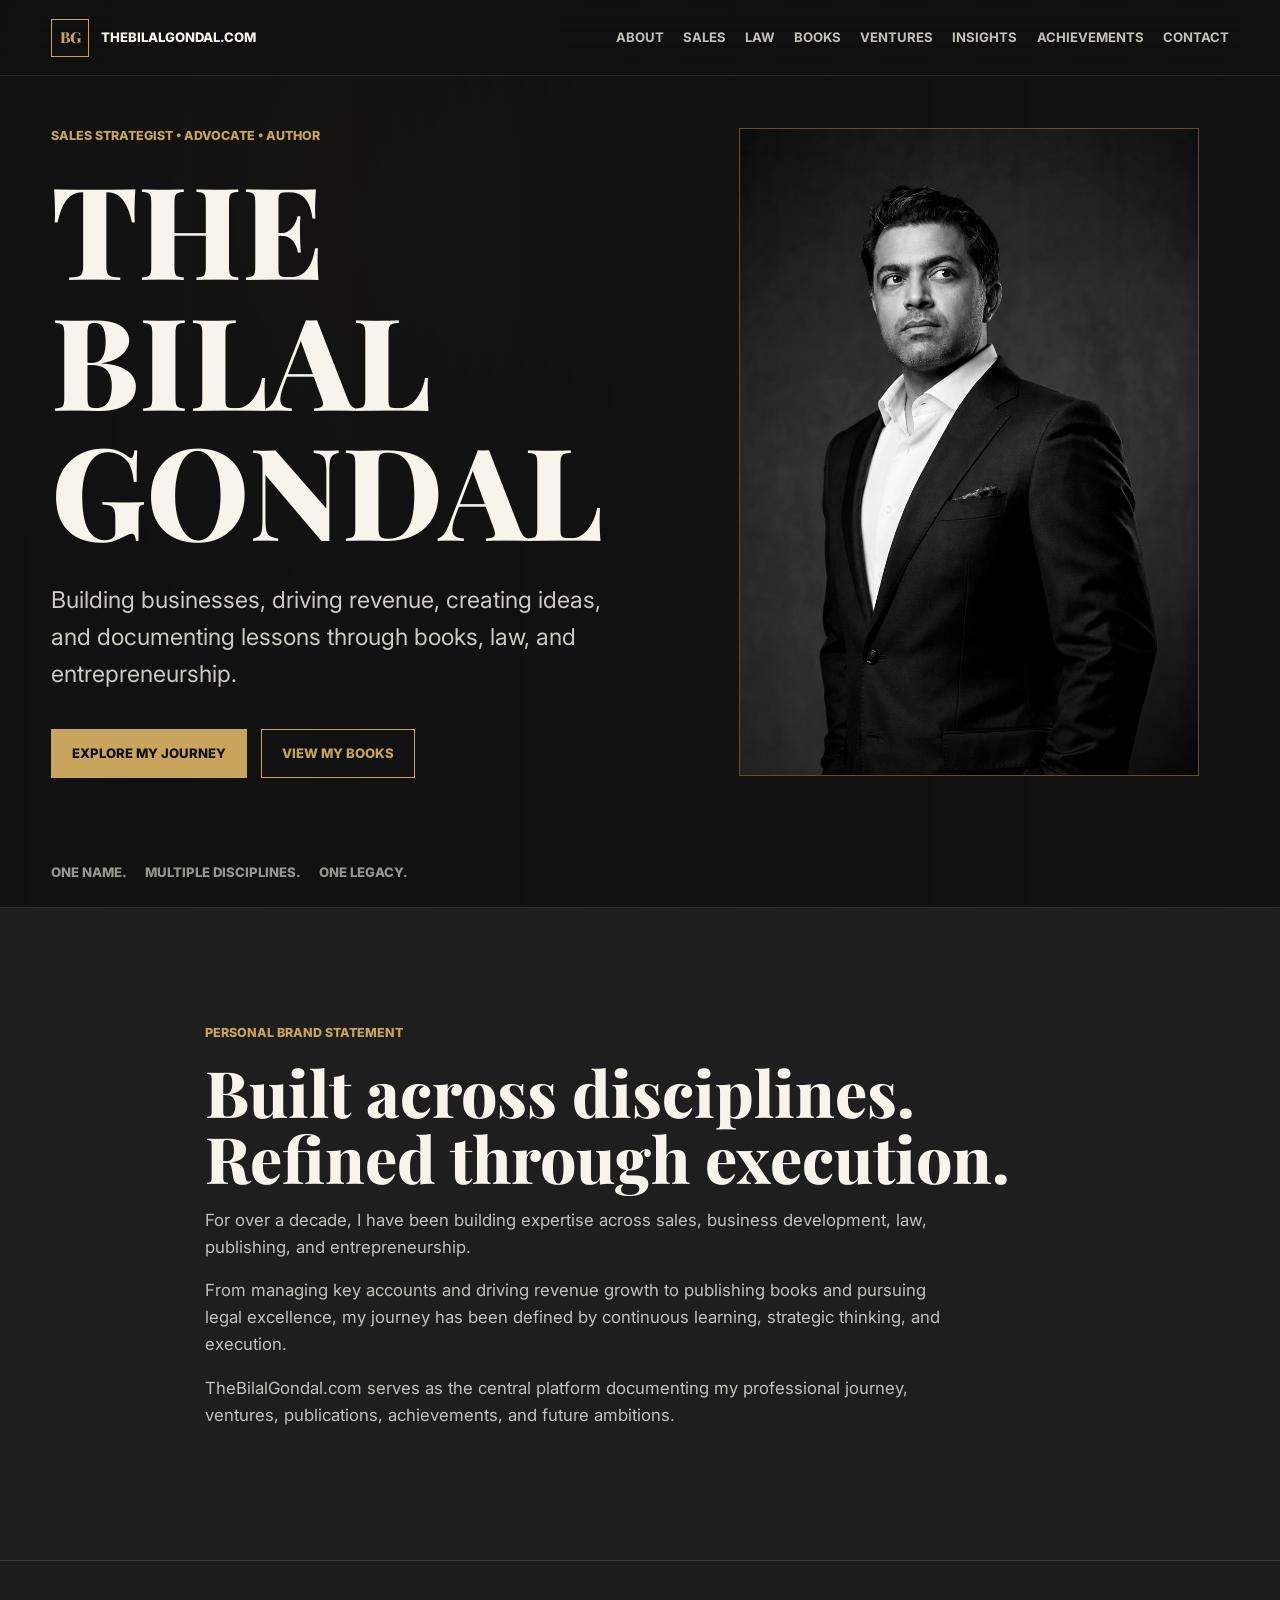
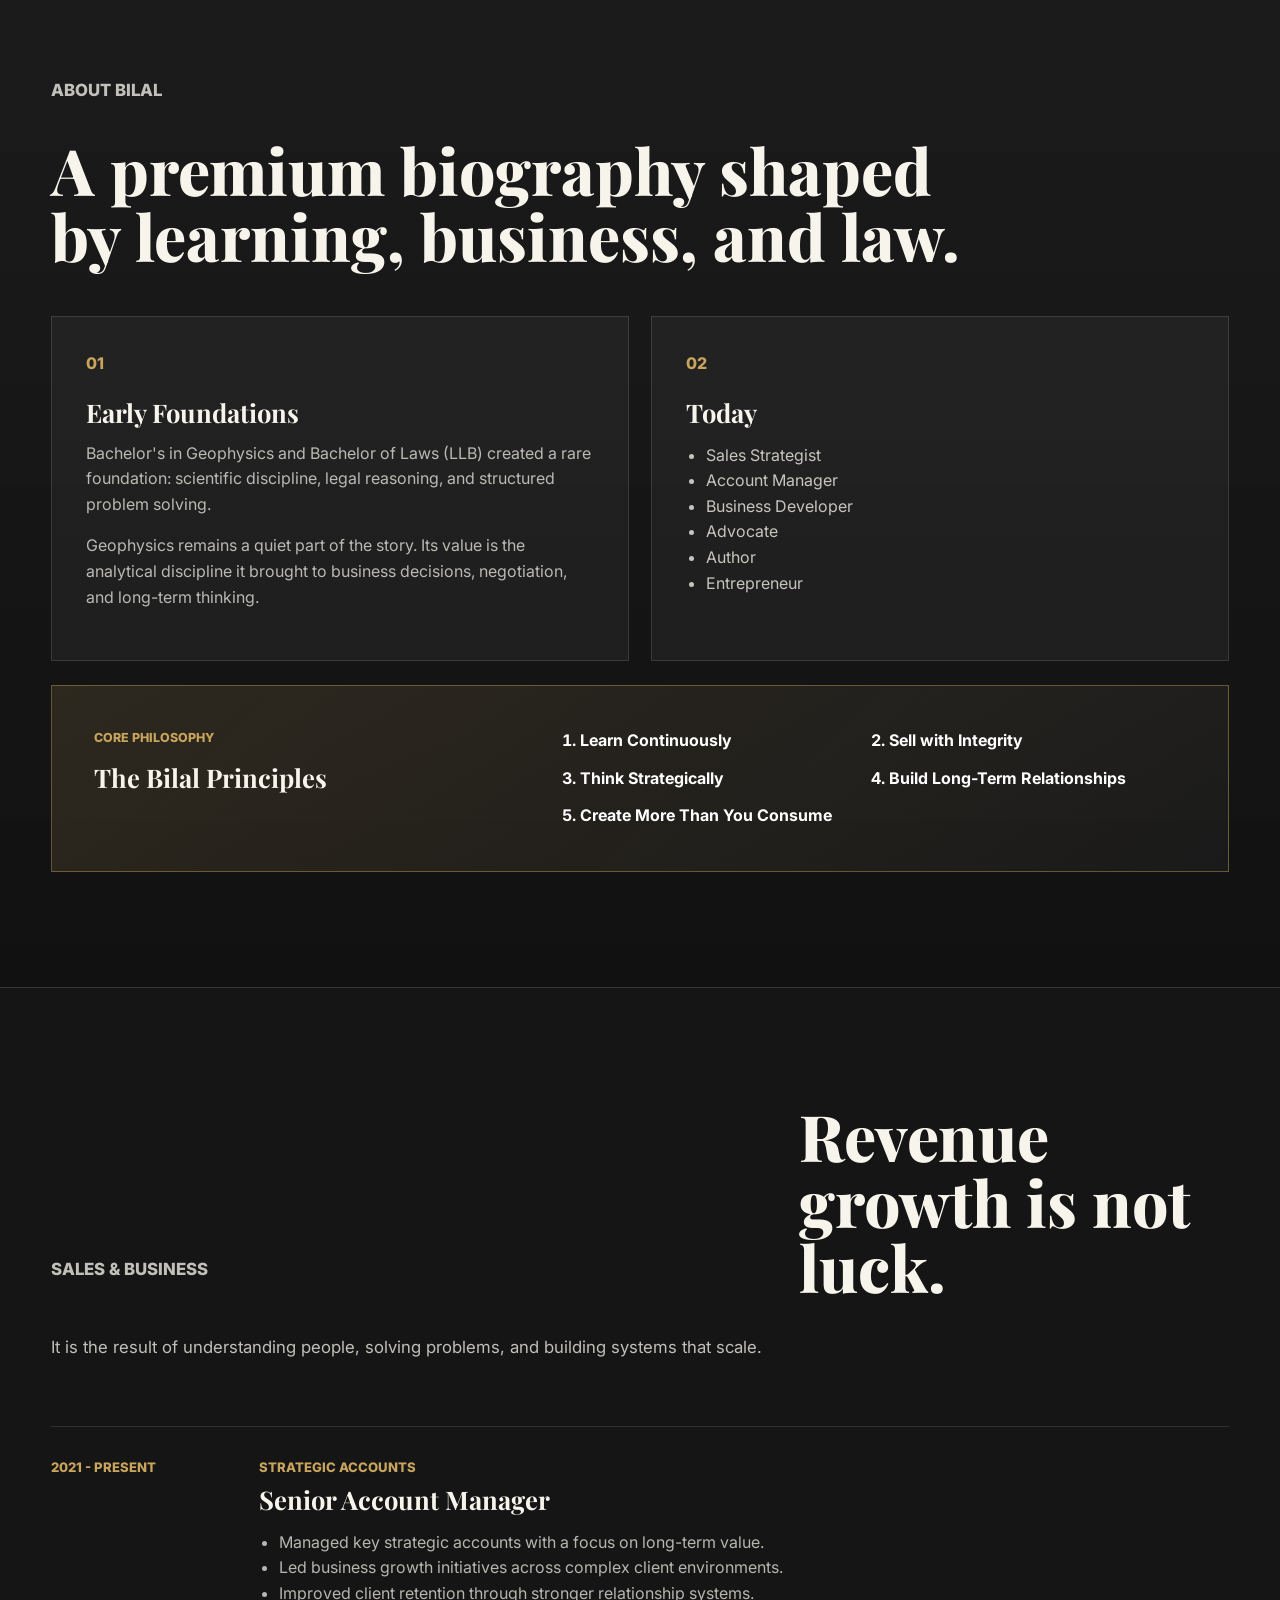
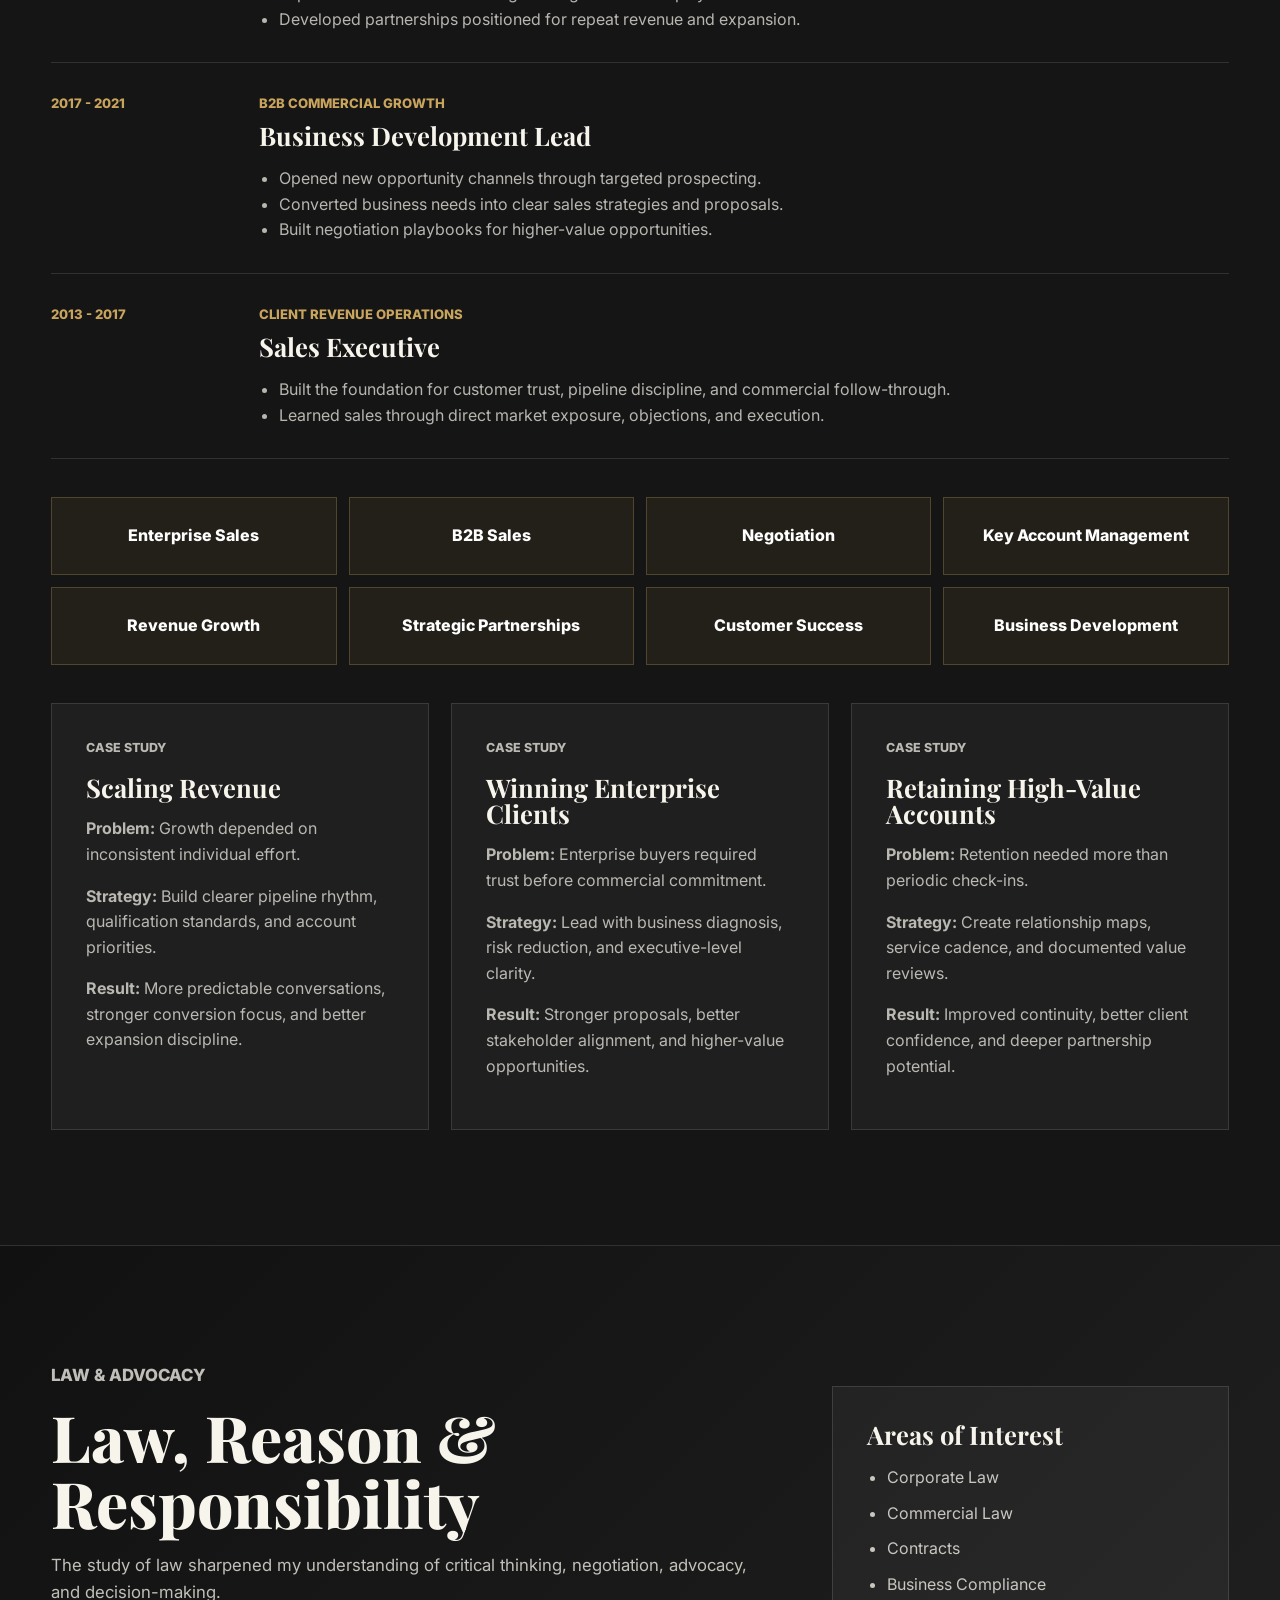
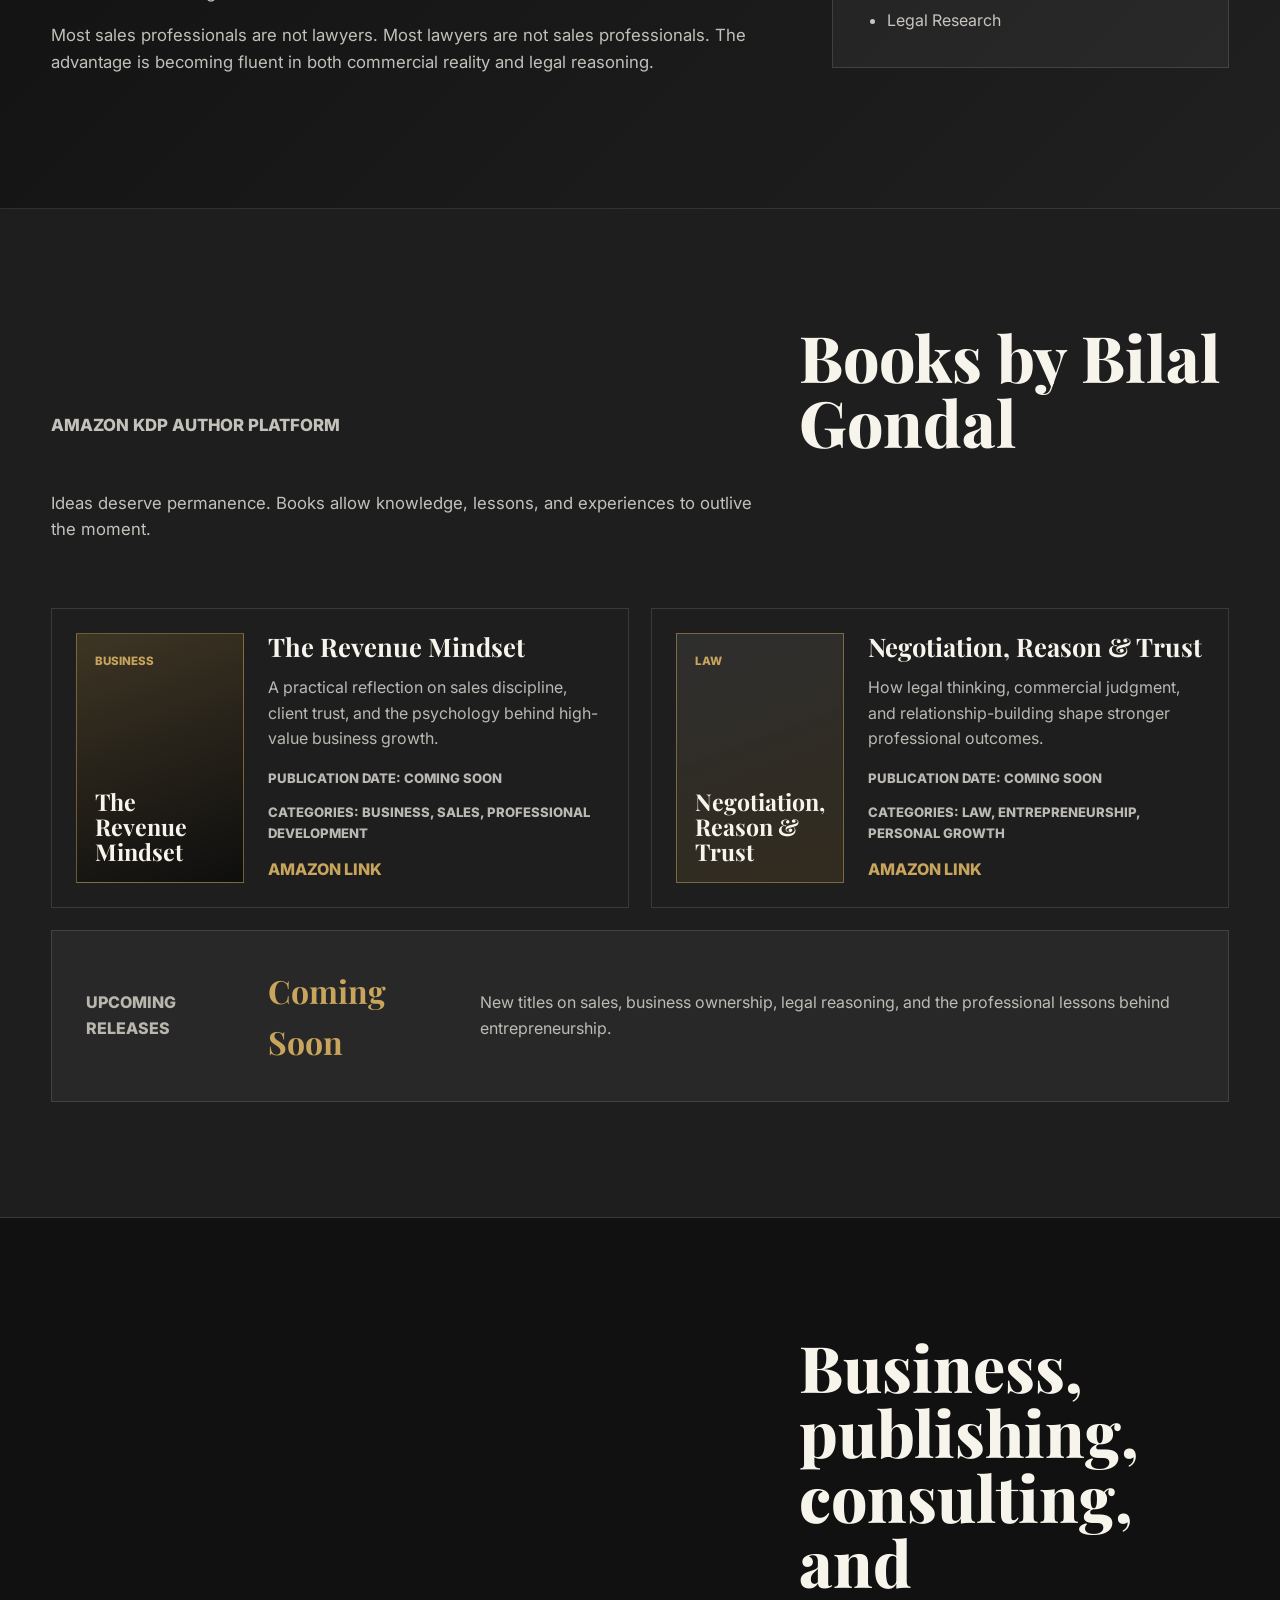
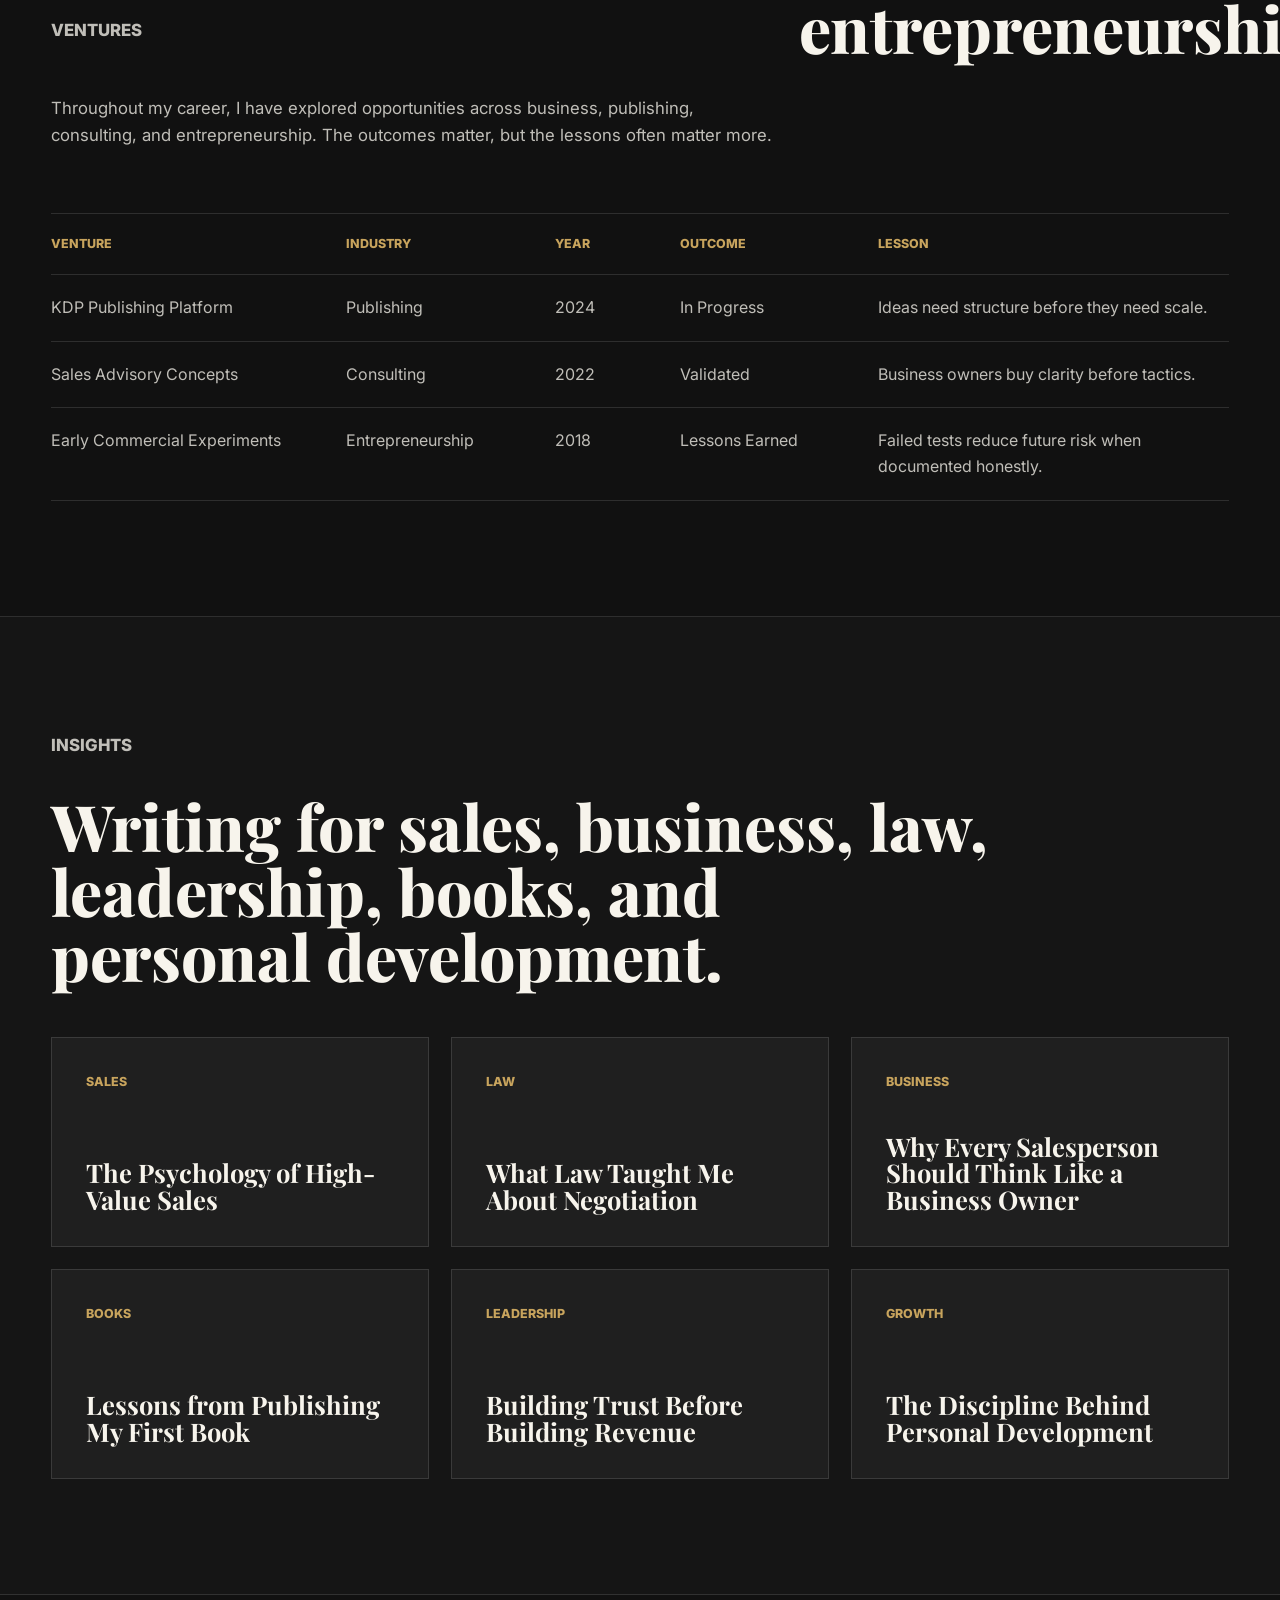
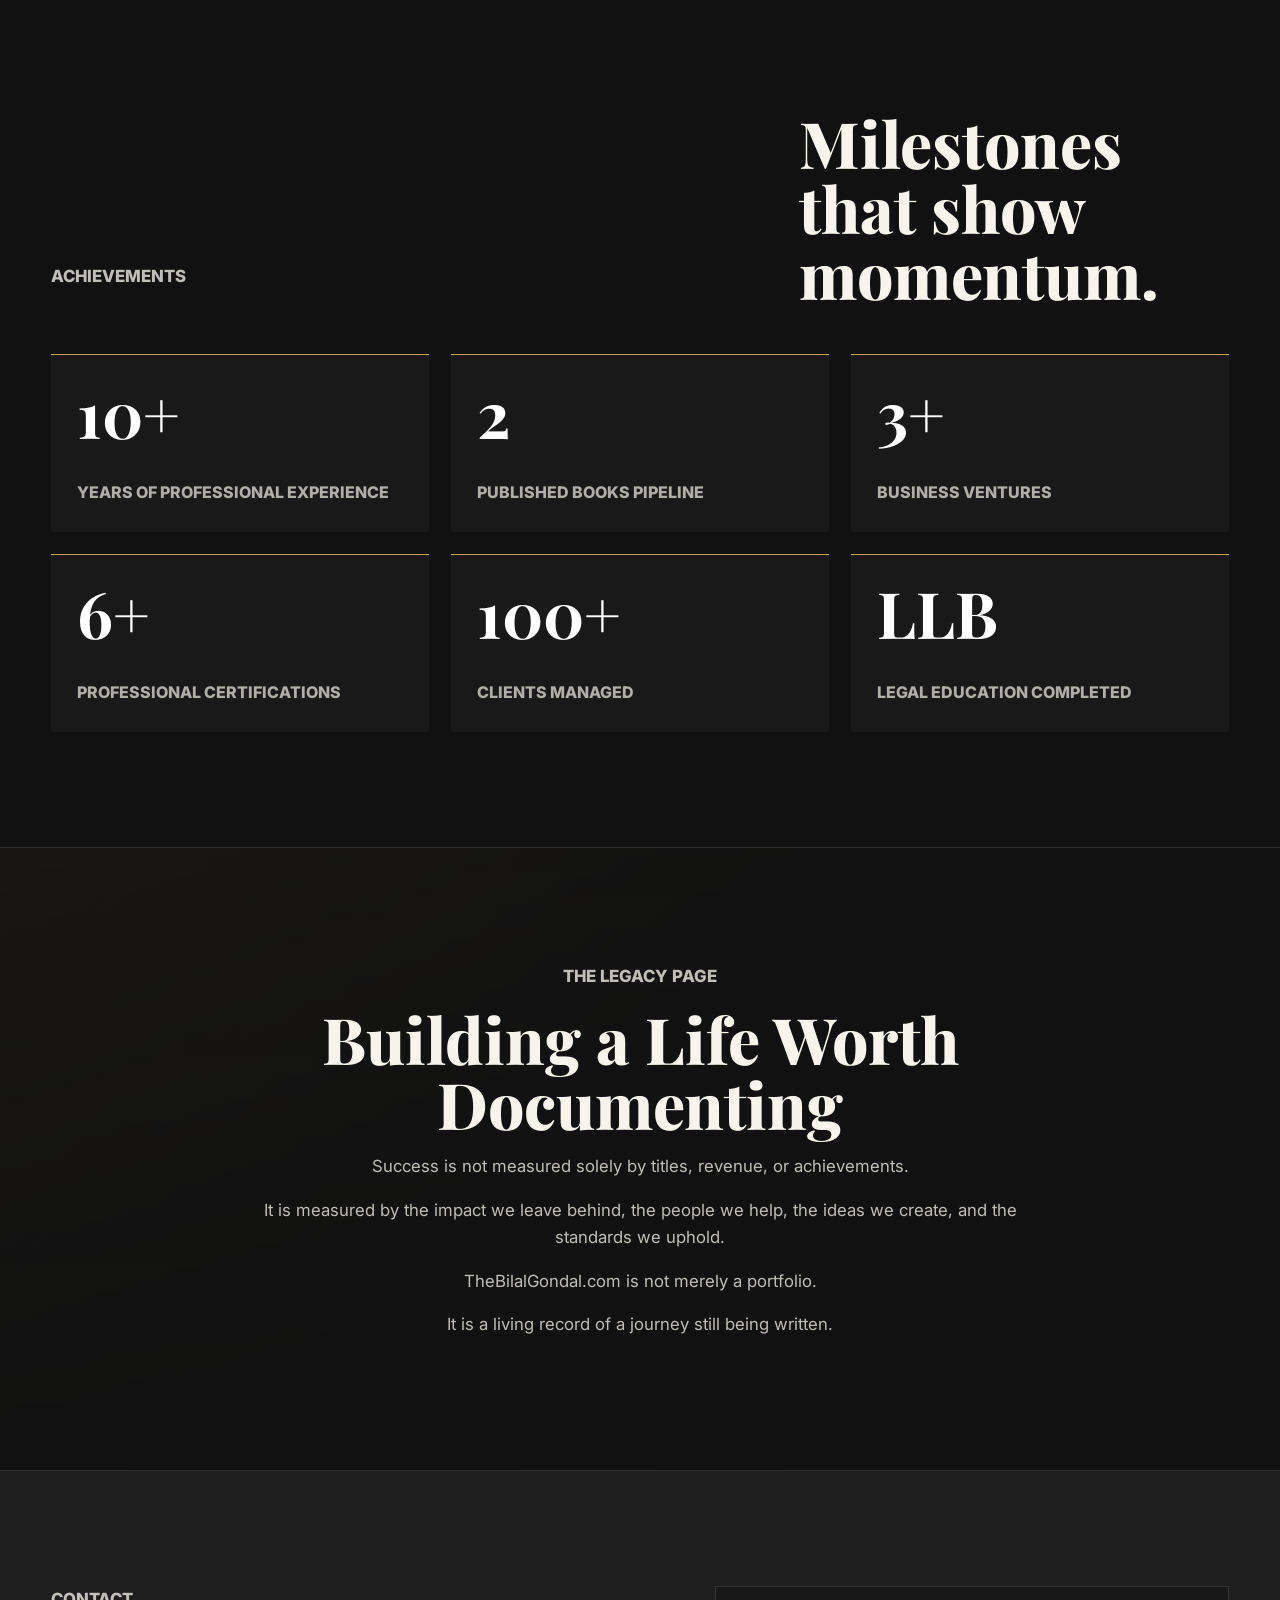
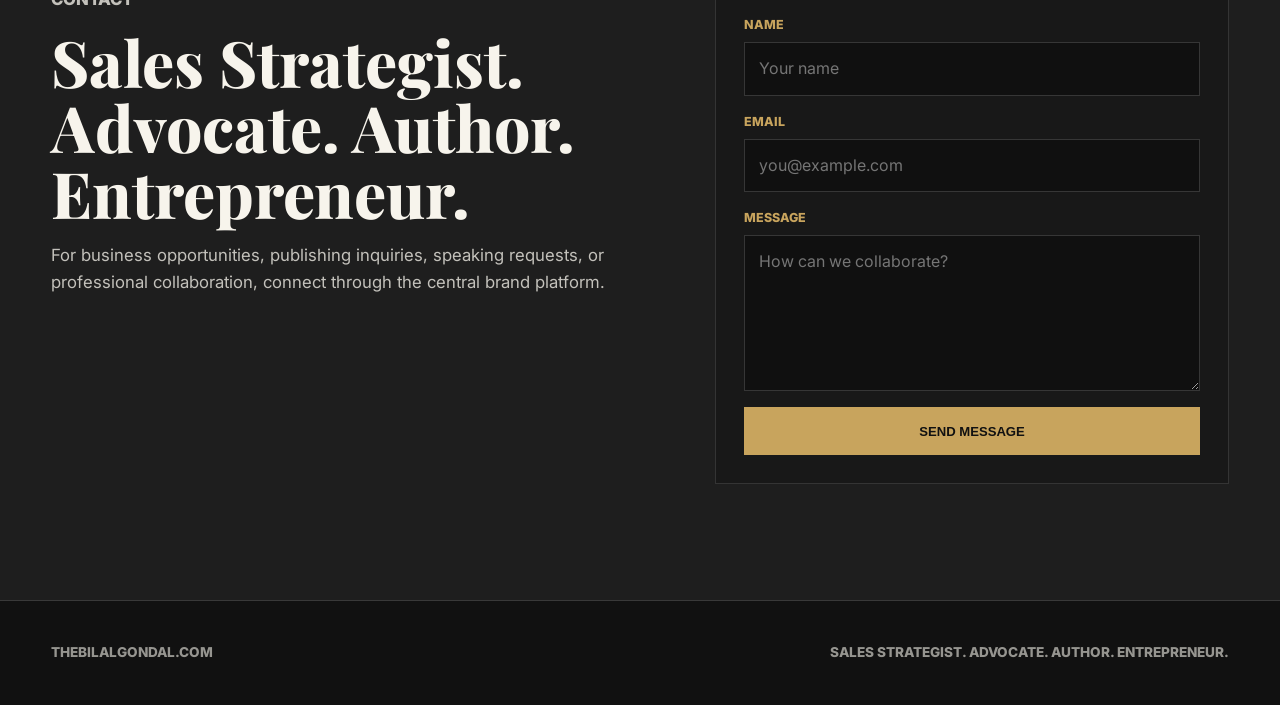
==== index.html @ 9c5c8656 "Create Bilal Gondal homepage" ====
<!DOCTYPE html>
<html lang="en">
<head>
  <meta charset="UTF-8">
  <meta name="viewport" content="width=device-width, initial-scale=1.0">
  <meta name="description" content="The Bilal Gondal: Sales Strategist, Advocate, Author, and Entrepreneur.">
  <title>The Bilal Gondal</title>
  <link rel="preconnect" href="https://fonts.googleapis.com">
  <link rel="preconnect" href="https://fonts.gstatic.com" crossorigin>
  <link href="https://fonts.googleapis.com/css2?family=Inter:wght@400;500;600;700;800&family=Playfair+Display:wght@600;700;800&display=swap" rel="stylesheet">
  <link rel="stylesheet" href="styles.css">
</head>
<body>
  <header class="site-header">
    <a class="brand" href="#home" aria-label="The Bilal Gondal home">
      <span class="brand-mark">BG</span>
      <span>TheBilalGondal.com</span>
    </a>
    <button class="nav-toggle" type="button" aria-label="Open navigation" aria-expanded="false">
      <span></span>
      <span></span>
      <span></span>
    </button>
    <nav class="site-nav" aria-label="Primary navigation">
      <a href="#about">About</a>
      <a href="#sales">Sales</a>
      <a href="#law">Law</a>
      <a href="#books">Books</a>
      <a href="#ventures">Ventures</a>
      <a href="#insights">Insights</a>
      <a href="#achievements">Achievements</a>
      <a href="#contact">Contact</a>
    </nav>
  </header>

  <main id="home">
    <section class="hero section-band">
      <div class="hero-copy">
        <p class="eyebrow">Sales Strategist &bull; Advocate &bull; Author</p>
        <h1><span>THE</span><span>BILAL</span><span>GONDAL</span></h1>
        <p class="hero-lede">Building businesses, driving revenue, creating ideas, and documenting lessons through books, law, and entrepreneurship.</p>
        <div class="hero-actions">
          <a class="btn primary" href="#about">Explore My Journey</a>
          <a class="btn secondary" href="#books">View My Books</a>
        </div>
      </div>
      <figure class="hero-portrait" aria-label="Premium black-and-white executive portrait">
        <img src="assets/bilal-portrait.png" alt="Black-and-white executive portrait for The Bilal Gondal brand">
      </figure>
      <div class="hero-signature">
        <span>One Name.</span>
        <span>Multiple Disciplines.</span>
        <span>One Legacy.</span>
      </div>
    </section>

    <section class="statement section-band">
      <div class="section-inner narrow">
        <p class="section-kicker">Personal Brand Statement</p>
        <h2>Built across disciplines. Refined through execution.</h2>
        <p>For over a decade, I have been building expertise across sales, business development, law, publishing, and entrepreneurship.</p>
        <p>From managing key accounts and driving revenue growth to publishing books and pursuing legal excellence, my journey has been defined by continuous learning, strategic thinking, and execution.</p>
        <p>TheBilalGondal.com serves as the central platform documenting my professional journey, ventures, publications, achievements, and future ambitions.</p>
      </div>
    </section>

    <section id="about" class="section-band split-section">
      <div class="section-inner">
        <div class="section-heading">
          <p class="section-kicker">About Bilal</p>
          <h2>A premium biography shaped by learning, business, and law.</h2>
        </div>
        <div class="bio-grid">
          <article>
            <span class="article-number">01</span>
            <h3>Early Foundations</h3>
            <p>Bachelor's in Geophysics and Bachelor of Laws (LLB) created a rare foundation: scientific discipline, legal reasoning, and structured problem solving.</p>
            <p>Geophysics remains a quiet part of the story. Its value is the analytical discipline it brought to business decisions, negotiation, and long-term thinking.</p>
          </article>
          <article>
            <span class="article-number">02</span>
            <h3>Today</h3>
            <ul class="role-list">
              <li>Sales Strategist</li>
              <li>Account Manager</li>
              <li>Business Developer</li>
              <li>Advocate</li>
              <li>Author</li>
              <li>Entrepreneur</li>
            </ul>
          </article>
        </div>
        <div class="principles">
          <div>
            <p class="section-kicker">Core Philosophy</p>
            <h3>The Bilal Principles</h3>
          </div>
          <ol>
            <li>Learn Continuously</li>
            <li>Sell with Integrity</li>
            <li>Think Strategically</li>
            <li>Build Long-Term Relationships</li>
            <li>Create More Than You Consume</li>
          </ol>
        </div>
      </div>
    </section>

    <section id="sales" class="section-band sales-section">
      <div class="section-inner">
        <div class="section-heading wide">
          <p class="section-kicker">Sales &amp; Business</p>
          <h2>Revenue growth is not luck.</h2>
          <p>It is the result of understanding people, solving problems, and building systems that scale.</p>
        </div>
        <div class="timeline">
          <article>
            <time>2021 - Present</time>
            <div>
              <p class="company">Strategic Accounts</p>
              <h3>Senior Account Manager</h3>
              <ul>
                <li>Managed key strategic accounts with a focus on long-term value.</li>
                <li>Led business growth initiatives across complex client environments.</li>
                <li>Improved client retention through stronger relationship systems.</li>
                <li>Developed partnerships positioned for repeat revenue and expansion.</li>
              </ul>
            </div>
          </article>
          <article>
            <time>2017 - 2021</time>
            <div>
              <p class="company">B2B Commercial Growth</p>
              <h3>Business Development Lead</h3>
              <ul>
                <li>Opened new opportunity channels through targeted prospecting.</li>
                <li>Converted business needs into clear sales strategies and proposals.</li>
                <li>Built negotiation playbooks for higher-value opportunities.</li>
              </ul>
            </div>
          </article>
          <article>
            <time>2013 - 2017</time>
            <div>
              <p class="company">Client Revenue Operations</p>
              <h3>Sales Executive</h3>
              <ul>
                <li>Built the foundation for customer trust, pipeline discipline, and commercial follow-through.</li>
                <li>Learned sales through direct market exposure, objections, and execution.</li>
              </ul>
            </div>
          </article>
        </div>
        <div class="expertise-grid">
          <span>Enterprise Sales</span>
          <span>B2B Sales</span>
          <span>Negotiation</span>
          <span>Key Account Management</span>
          <span>Revenue Growth</span>
          <span>Strategic Partnerships</span>
          <span>Customer Success</span>
          <span>Business Development</span>
        </div>
        <div class="case-grid">
          <article>
            <p class="section-kicker">Case Study</p>
            <h3>Scaling Revenue</h3>
            <p><strong>Problem:</strong> Growth depended on inconsistent individual effort.</p>
            <p><strong>Strategy:</strong> Build clearer pipeline rhythm, qualification standards, and account priorities.</p>
            <p><strong>Result:</strong> More predictable conversations, stronger conversion focus, and better expansion discipline.</p>
          </article>
          <article>
            <p class="section-kicker">Case Study</p>
            <h3>Winning Enterprise Clients</h3>
            <p><strong>Problem:</strong> Enterprise buyers required trust before commercial commitment.</p>
            <p><strong>Strategy:</strong> Lead with business diagnosis, risk reduction, and executive-level clarity.</p>
            <p><strong>Result:</strong> Stronger proposals, better stakeholder alignment, and higher-value opportunities.</p>
          </article>
          <article>
            <p class="section-kicker">Case Study</p>
            <h3>Retaining High-Value Accounts</h3>
            <p><strong>Problem:</strong> Retention needed more than periodic check-ins.</p>
            <p><strong>Strategy:</strong> Create relationship maps, service cadence, and documented value reviews.</p>
            <p><strong>Result:</strong> Improved continuity, better client confidence, and deeper partnership potential.</p>
          </article>
        </div>
      </div>
    </section>

    <section id="law" class="section-band law-section">
      <div class="section-inner law-layout">
        <div>
          <p class="section-kicker">Law &amp; Advocacy</p>
          <h2>Law, Reason &amp; Responsibility</h2>
          <p>The study of law sharpened my understanding of critical thinking, negotiation, advocacy, and decision-making.</p>
          <p>Most sales professionals are not lawyers. Most lawyers are not sales professionals. The advantage is becoming fluent in both commercial reality and legal reasoning.</p>
        </div>
        <div class="law-panel">
          <h3>Areas of Interest</h3>
          <ul>
            <li>Corporate Law</li>
            <li>Commercial Law</li>
            <li>Contracts</li>
            <li>Business Compliance</li>
            <li>Legal Research</li>
          </ul>
        </div>
      </div>
    </section>

    <section id="books" class="section-band books-section">
      <div class="section-inner">
        <div class="section-heading wide">
          <p class="section-kicker">Amazon KDP Author Platform</p>
          <h2>Books by Bilal Gondal</h2>
          <p>Ideas deserve permanence. Books allow knowledge, lessons, and experiences to outlive the moment.</p>
        </div>
        <div class="books-grid">
          <article class="book">
            <div class="book-cover"><span>Business</span><strong>The Revenue Mindset</strong></div>
            <div>
              <h3>The Revenue Mindset</h3>
              <p>A practical reflection on sales discipline, client trust, and the psychology behind high-value business growth.</p>
              <p class="meta">Publication Date: Coming Soon</p>
              <p class="meta">Categories: Business, Sales, Professional Development</p>
              <a href="https://www.amazon.com/" target="_blank" rel="noreferrer">Amazon Link</a>
            </div>
          </article>
          <article class="book">
            <div class="book-cover alternate"><span>Law</span><strong>Negotiation, Reason &amp; Trust</strong></div>
            <div>
              <h3>Negotiation, Reason &amp; Trust</h3>
              <p>How legal thinking, commercial judgment, and relationship-building shape stronger professional outcomes.</p>
              <p class="meta">Publication Date: Coming Soon</p>
              <p class="meta">Categories: Law, Entrepreneurship, Personal Growth</p>
              <a href="https://www.amazon.com/" target="_blank" rel="noreferrer">Amazon Link</a>
            </div>
          </article>
        </div>
        <div class="coming-soon">
          <span>Upcoming Releases</span>
          <strong>Coming Soon</strong>
          <p>New titles on sales, business ownership, legal reasoning, and the professional lessons behind entrepreneurship.</p>
        </div>
      </div>
    </section>

    <section id="ventures" class="section-band">
      <div class="section-inner">
        <div class="section-heading wide">
          <p class="section-kicker">Ventures</p>
          <h2>Business, publishing, consulting, and entrepreneurship.</h2>
          <p>Throughout my career, I have explored opportunities across business, publishing, consulting, and entrepreneurship. The outcomes matter, but the lessons often matter more.</p>
        </div>
        <div class="venture-table" role="table" aria-label="Ventures timeline">
          <div role="row" class="table-head">
            <span>Venture</span><span>Industry</span><span>Year</span><span>Outcome</span><span>Lesson</span>
          </div>
          <div role="row">
            <span>KDP Publishing Platform</span><span>Publishing</span><span>2024</span><span>In Progress</span><span>Ideas need structure before they need scale.</span>
          </div>
          <div role="row">
            <span>Sales Advisory Concepts</span><span>Consulting</span><span>2022</span><span>Validated</span><span>Business owners buy clarity before tactics.</span>
          </div>
          <div role="row">
            <span>Early Commercial Experiments</span><span>Entrepreneurship</span><span>2018</span><span>Lessons Earned</span><span>Failed tests reduce future risk when documented honestly.</span>
          </div>
        </div>
      </div>
    </section>

    <section id="insights" class="section-band insights-section">
      <div class="section-inner">
        <div class="section-heading">
          <p class="section-kicker">Insights</p>
          <h2>Writing for sales, business, law, leadership, books, and personal development.</h2>
        </div>
        <div class="insight-grid">
          <article><span>Sales</span><h3>The Psychology of High-Value Sales</h3></article>
          <article><span>Law</span><h3>What Law Taught Me About Negotiation</h3></article>
          <article><span>Business</span><h3>Why Every Salesperson Should Think Like a Business Owner</h3></article>
          <article><span>Books</span><h3>Lessons from Publishing My First Book</h3></article>
          <article><span>Leadership</span><h3>Building Trust Before Building Revenue</h3></article>
          <article><span>Growth</span><h3>The Discipline Behind Personal Development</h3></article>
        </div>
      </div>
    </section>

    <section id="achievements" class="section-band achievements-section">
      <div class="section-inner">
        <div class="section-heading wide">
          <p class="section-kicker">Achievements</p>
          <h2>Milestones that show momentum.</h2>
        </div>
        <div class="metrics-grid">
          <div><strong data-count="10">10+</strong><span>Years of Professional Experience</span></div>
          <div><strong data-count="2">2</strong><span>Published Books Pipeline</span></div>
          <div><strong data-count="3">3+</strong><span>Business Ventures</span></div>
          <div><strong data-count="6">6+</strong><span>Professional Certifications</span></div>
          <div><strong data-count="100">100+</strong><span>Clients Managed</span></div>
          <div><strong data-count="1">LLB</strong><span>Legal Education Completed</span></div>
        </div>
      </div>
    </section>

    <section id="legacy" class="section-band legacy-section">
      <div class="section-inner narrow">
        <p class="section-kicker">The Legacy Page</p>
        <h2>Building a Life Worth Documenting</h2>
        <p>Success is not measured solely by titles, revenue, or achievements.</p>
        <p>It is measured by the impact we leave behind, the people we help, the ideas we create, and the standards we uphold.</p>
        <p>TheBilalGondal.com is not merely a portfolio.</p>
        <p>It is a living record of a journey still being written.</p>
      </div>
    </section>

    <section id="contact" class="section-band contact-section">
      <div class="section-inner contact-layout">
        <div>
          <p class="section-kicker">Contact</p>
          <h2>Sales Strategist. Advocate. Author. Entrepreneur.</h2>
          <p>For business opportunities, publishing inquiries, speaking requests, or professional collaboration, connect through the central brand platform.</p>
        </div>
        <form class="contact-form">
          <label>
            <span>Name</span>
            <input type="text" name="name" placeholder="Your name">
          </label>
          <label>
            <span>Email</span>
            <input type="email" name="email" placeholder="you@example.com">
          </label>
          <label>
            <span>Message</span>
            <textarea name="message" rows="5" placeholder="How can we collaborate?"></textarea>
          </label>
          <button class="btn primary" type="submit">Send Message</button>
        </form>
      </div>
    </section>
  </main>

  <footer class="site-footer">
    <p>TheBilalGondal.com</p>
    <p>Sales Strategist. Advocate. Author. Entrepreneur.</p>
  </footer>

  <script src="script.js"></script>
</body>
</html>
---- styles.css ----
:root {
  --black: #111111;
  --charcoal: #1e1e1e;
  --ink: #f7f4ec;
  --white: #ffffff;
  --muted: #b9b6ad;
  --gold: #c8a45d;
  --gold-soft: rgba(200, 164, 93, 0.18);
  --line: rgba(255, 255, 255, 0.12);
  --panel: rgba(255, 255, 255, 0.045);
  --max: 1180px;
}

* {
  box-sizing: border-box;
}

html {
  scroll-behavior: smooth;
}

body {
  margin: 0;
  background: var(--black);
  color: var(--ink);
  font-family: "Inter", Arial, sans-serif;
  line-height: 1.6;
  overflow-x: hidden;
}

body.nav-open {
  overflow: hidden;
}

a {
  color: inherit;
  text-decoration: none;
}

img {
  display: block;
  max-width: 100%;
}

.site-header {
  position: fixed;
  top: 0;
  left: 0;
  right: 0;
  z-index: 20;
  display: flex;
  align-items: center;
  justify-content: space-between;
  gap: 24px;
  min-height: 76px;
  padding: 16px clamp(20px, 4vw, 56px);
  border-bottom: 1px solid var(--line);
  background: rgba(17, 17, 17, 0.82);
  backdrop-filter: blur(18px);
}

.brand {
  display: inline-flex;
  align-items: center;
  gap: 12px;
  font-size: 0.82rem;
  font-weight: 800;
  letter-spacing: 0;
  text-transform: uppercase;
}

.brand-mark {
  display: grid;
  place-items: center;
  width: 38px;
  height: 38px;
  border: 1px solid var(--gold);
  color: var(--gold);
  font-family: "Playfair Display", Georgia, serif;
  font-size: 0.95rem;
}

.site-nav {
  display: flex;
  align-items: center;
  gap: clamp(12px, 1.5vw, 24px);
  color: rgba(247, 244, 236, 0.78);
  font-size: 0.82rem;
  font-weight: 700;
  text-transform: uppercase;
}

.site-nav a {
  transition: color 180ms ease;
}

.site-nav a:hover {
  color: var(--gold);
}

.nav-toggle {
  display: none;
  width: 42px;
  height: 42px;
  border: 1px solid var(--line);
  background: transparent;
  color: var(--white);
  padding: 10px;
}

.nav-toggle span {
  display: block;
  height: 2px;
  margin: 5px 0;
  background: var(--white);
}

.section-band {
  position: relative;
  padding: clamp(78px, 9vw, 132px) clamp(20px, 4vw, 56px);
  border-bottom: 1px solid var(--line);
}

.section-inner {
  width: min(100%, var(--max));
  margin: 0 auto;
}

.narrow {
  width: min(100%, 870px);
}

.hero {
  min-height: 96vh;
  display: grid;
  grid-template-columns: minmax(0, 1fr) minmax(340px, 520px);
  align-items: center;
  gap: clamp(36px, 6vw, 96px);
  padding-top: 112px;
  overflow: hidden;
}

.hero:before {
  content: "";
  position: absolute;
  inset: 0;
  background:
    linear-gradient(90deg, rgba(17, 17, 17, 0.98) 0%, rgba(17, 17, 17, 0.78) 44%, rgba(17, 17, 17, 0.35) 100%),
    radial-gradient(circle at 20% 25%, rgba(200, 164, 93, 0.12), transparent 34%);
  pointer-events: none;
}

.hero-copy,
.hero-portrait,
.hero-signature {
  position: relative;
  z-index: 1;
}

.eyebrow,
.section-kicker {
  margin: 0 0 16px;
  color: var(--gold);
  font-size: 0.78rem;
  font-weight: 800;
  letter-spacing: 0;
  text-transform: uppercase;
}

h1,
h2,
h3 {
  margin: 0;
  font-family: "Playfair Display", Georgia, serif;
  line-height: 1.02;
}

h1 {
  max-width: 850px;
  font-size: clamp(4rem, 10vw, 9.4rem);
  font-weight: 800;
}

h1 span {
  display: block;
}

h2 {
  max-width: 940px;
  font-size: clamp(2.35rem, 5vw, 5.2rem);
  font-weight: 800;
}

h3 {
  font-size: clamp(1.35rem, 2vw, 2rem);
}

.hero-lede {
  max-width: 720px;
  margin: 28px 0 0;
  color: rgba(247, 244, 236, 0.82);
  font-size: clamp(1.05rem, 2vw, 1.45rem);
}

.hero-actions {
  display: flex;
  flex-wrap: wrap;
  gap: 14px;
  margin-top: 36px;
}

.btn {
  display: inline-flex;
  align-items: center;
  justify-content: center;
  min-height: 48px;
  padding: 13px 20px;
  border: 1px solid var(--gold);
  font-size: 0.82rem;
  font-weight: 800;
  text-transform: uppercase;
}

.btn.primary {
  background: var(--gold);
  color: var(--black);
}

.btn.secondary {
  color: var(--gold);
}

.hero-portrait {
  align-self: end;
  justify-self: center;
  width: min(100%, 460px);
}

.hero-portrait img {
  width: 100%;
  height: min(72vh, 760px);
  object-fit: cover;
  object-position: 50% 20%;
  border: 1px solid rgba(200, 164, 93, 0.42);
  filter: contrast(1.06);
}

.hero-signature {
  position: absolute;
  left: clamp(20px, 4vw, 56px);
  right: clamp(20px, 4vw, 56px);
  bottom: 24px;
  display: flex;
  gap: 18px;
  color: rgba(247, 244, 236, 0.58);
  font-size: 0.82rem;
  font-weight: 800;
  text-transform: uppercase;
}

.statement {
  background: var(--charcoal);
}

.statement p:not(.section-kicker),
.section-heading p,
.law-layout p,
.legacy-section p,
.contact-layout p {
  color: rgba(247, 244, 236, 0.76);
  font-size: 1.05rem;
}

.statement p:not(.section-kicker) {
  max-width: 760px;
}

.split-section {
  background:
    linear-gradient(180deg, rgba(30, 30, 30, 0.82), rgba(17, 17, 17, 1));
}

.section-heading {
  display: grid;
  gap: 18px;
  margin-bottom: 48px;
}

.section-heading.wide {
  grid-template-columns: 1fr minmax(280px, 430px);
  align-items: end;
}

.bio-grid,
.case-grid,
.books-grid,
.insight-grid,
.metrics-grid,
.contact-layout {
  display: grid;
  gap: 22px;
}

.bio-grid {
  grid-template-columns: repeat(2, minmax(0, 1fr));
}

.bio-grid article,
.case-grid article,
.insight-grid article,
.law-panel,
.coming-soon {
  border: 1px solid var(--line);
  background: var(--panel);
  padding: clamp(22px, 3vw, 34px);
}

.article-number {
  display: block;
  margin-bottom: 22px;
  color: var(--gold);
  font-weight: 800;
}

.bio-grid p,
.timeline li,
.case-grid p,
.book p,
.coming-soon p {
  color: rgba(247, 244, 236, 0.72);
}

.role-list,
.law-panel ul,
.timeline ul {
  margin: 18px 0 0;
  padding-left: 20px;
  color: rgba(247, 244, 236, 0.78);
}

.principles {
  display: grid;
  grid-template-columns: 0.82fr 1.18fr;
  gap: 28px;
  margin-top: 24px;
  padding: clamp(24px, 4vw, 42px);
  border: 1px solid rgba(200, 164, 93, 0.42);
  background: linear-gradient(135deg, rgba(200, 164, 93, 0.14), rgba(255, 255, 255, 0.035));
}

.principles ol {
  display: grid;
  grid-template-columns: repeat(2, minmax(0, 1fr));
  gap: 12px;
  margin: 0;
  padding-left: 22px;
  color: var(--white);
  font-weight: 700;
}

.sales-section {
  background: #151515;
}

.timeline {
  display: grid;
  gap: 0;
  border-top: 1px solid var(--line);
}

.timeline article {
  display: grid;
  grid-template-columns: 180px 1fr;
  gap: 28px;
  padding: 30px 0;
  border-bottom: 1px solid var(--line);
}

.timeline time,
.company,
.meta {
  color: var(--gold);
  font-size: 0.82rem;
  font-weight: 800;
  text-transform: uppercase;
}

.company {
  margin: 0 0 8px;
}

.expertise-grid {
  display: grid;
  grid-template-columns: repeat(4, minmax(0, 1fr));
  gap: 12px;
  margin: 38px 0;
}

.expertise-grid span {
  min-height: 78px;
  display: grid;
  place-items: center;
  padding: 18px;
  border: 1px solid rgba(200, 164, 93, 0.28);
  background: rgba(200, 164, 93, 0.08);
  color: var(--white);
  font-weight: 800;
  text-align: center;
}

.case-grid {
  grid-template-columns: repeat(3, minmax(0, 1fr));
}

.law-section {
  background: linear-gradient(135deg, #111111 0%, #202020 100%);
}

.law-layout {
  display: grid;
  grid-template-columns: minmax(0, 1.1fr) minmax(280px, 0.62fr);
  gap: clamp(30px, 6vw, 76px);
  align-items: center;
}

.law-panel li + li {
  margin-top: 10px;
}

.books-section {
  background: var(--charcoal);
}

.books-grid {
  grid-template-columns: repeat(2, minmax(0, 1fr));
}

.book {
  display: grid;
  grid-template-columns: 168px 1fr;
  gap: 24px;
  padding: 24px;
  border: 1px solid var(--line);
}

.book-cover {
  min-height: 242px;
  display: flex;
  flex-direction: column;
  justify-content: space-between;
  padding: 18px;
  border: 1px solid rgba(200, 164, 93, 0.5);
  background:
    linear-gradient(160deg, rgba(200, 164, 93, 0.24), rgba(0, 0, 0, 0.2)),
    #121212;
}

.book-cover.alternate {
  background:
    linear-gradient(160deg, rgba(255, 255, 255, 0.12), rgba(200, 164, 93, 0.18)),
    #111111;
}

.book-cover span {
  color: var(--gold);
  font-size: 0.72rem;
  font-weight: 800;
  text-transform: uppercase;
}

.book-cover strong {
  font-family: "Playfair Display", Georgia, serif;
  font-size: 1.45rem;
  line-height: 1.08;
}

.book a {
  color: var(--gold);
  font-weight: 800;
  text-transform: uppercase;
}

.coming-soon {
  display: grid;
  grid-template-columns: 160px 190px 1fr;
  align-items: center;
  gap: 22px;
  margin-top: 22px;
}

.coming-soon span {
  color: var(--muted);
  font-weight: 800;
  text-transform: uppercase;
}

.coming-soon strong {
  color: var(--gold);
  font-family: "Playfair Display", Georgia, serif;
  font-size: 2rem;
}

.venture-table {
  border-top: 1px solid var(--line);
}

.venture-table > div {
  display: grid;
  grid-template-columns: 1.15fr 0.8fr 0.45fr 0.75fr 1.45fr;
  gap: 16px;
  padding: 20px 0;
  border-bottom: 1px solid var(--line);
  color: rgba(247, 244, 236, 0.76);
}

.venture-table .table-head {
  color: var(--gold);
  font-size: 0.78rem;
  font-weight: 800;
  text-transform: uppercase;
}

.insights-section {
  background: #151515;
}

.insight-grid {
  grid-template-columns: repeat(3, minmax(0, 1fr));
}

.insight-grid article {
  min-height: 210px;
  display: flex;
  flex-direction: column;
  justify-content: space-between;
}

.insight-grid span {
  color: var(--gold);
  font-size: 0.78rem;
  font-weight: 800;
  text-transform: uppercase;
}

.metrics-grid {
  grid-template-columns: repeat(3, minmax(0, 1fr));
}

.metrics-grid div {
  min-height: 178px;
  display: flex;
  flex-direction: column;
  justify-content: space-between;
  padding: 26px;
  border-top: 1px solid var(--gold);
  background: rgba(255, 255, 255, 0.035);
}

.metrics-grid strong {
  color: var(--white);
  font-family: "Playfair Display", Georgia, serif;
  font-size: clamp(2.5rem, 5vw, 4.8rem);
  line-height: 1;
}

.metrics-grid span {
  color: rgba(247, 244, 236, 0.68);
  font-weight: 800;
  text-transform: uppercase;
}

.legacy-section {
  background:
    linear-gradient(rgba(17, 17, 17, 0.76), rgba(17, 17, 17, 0.96)),
    linear-gradient(135deg, rgba(200, 164, 93, 0.18), transparent 44%);
  text-align: center;
}

.legacy-section p {
  margin-left: auto;
  margin-right: auto;
  max-width: 760px;
}

.contact-section {
  background: var(--charcoal);
}

.contact-layout {
  grid-template-columns: minmax(0, 0.9fr) minmax(320px, 0.72fr);
  align-items: start;
}

.contact-form {
  display: grid;
  gap: 16px;
  padding: 28px;
  border: 1px solid var(--line);
  background: rgba(17, 17, 17, 0.42);
}

.contact-form label {
  display: grid;
  gap: 7px;
}

.contact-form span {
  color: var(--gold);
  font-size: 0.78rem;
  font-weight: 800;
  text-transform: uppercase;
}

.contact-form input,
.contact-form textarea {
  width: 100%;
  border: 1px solid rgba(255, 255, 255, 0.16);
  background: #101010;
  color: var(--white);
  font: inherit;
  padding: 13px 14px;
}

.contact-form textarea {
  resize: vertical;
}

.site-footer {
  display: flex;
  justify-content: space-between;
  gap: 20px;
  padding: 28px clamp(20px, 4vw, 56px);
  color: rgba(247, 244, 236, 0.58);
  font-size: 0.85rem;
  font-weight: 800;
  text-transform: uppercase;
}

@media (max-width: 980px) {
  .nav-toggle {
    display: block;
  }

  .site-nav {
    position: fixed;
    top: 76px;
    left: 0;
    right: 0;
    display: none;
    flex-direction: column;
    align-items: stretch;
    gap: 0;
    padding: 12px 20px 24px;
    background: rgba(17, 17, 17, 0.98);
    border-bottom: 1px solid var(--line);
  }

  .site-nav a {
    padding: 14px 0;
    border-bottom: 1px solid var(--line);
  }

  body.nav-open .site-nav {
    display: flex;
  }

  .hero,
  .section-heading.wide,
  .bio-grid,
  .principles,
  .law-layout,
  .books-grid,
  .contact-layout {
    grid-template-columns: 1fr;
  }

  .hero {
    padding-top: 118px;
  }

  .hero-portrait {
    justify-self: start;
    width: min(100%, 380px);
  }

  .hero-portrait img {
    height: 520px;
  }

  .expertise-grid,
  .case-grid,
  .insight-grid,
  .metrics-grid {
    grid-template-columns: repeat(2, minmax(0, 1fr));
  }

  .book,
  .coming-soon {
    grid-template-columns: 1fr;
  }

  .book-cover {
    width: 180px;
  }

  .venture-table {
    display: grid;
    gap: 18px;
    border-top: 0;
  }

  .venture-table > div {
    grid-template-columns: 1fr;
    gap: 6px;
    padding: 18px;
    border: 1px solid var(--line);
  }

  .venture-table .table-head {
    display: none;
  }
}

@media (max-width: 640px) {
  .brand span:last-child {
    display: none;
  }

  .section-band {
    padding: 70px 18px;
  }

  .hero {
    display: block;
    min-height: auto;
    padding-top: 108px;
  }

  h1 {
    width: 100%;
    max-width: 100%;
    font-size: clamp(3.05rem, 15vw, 4rem);
  }

  .hero-copy {
    min-width: 0;
    width: 100%;
    max-width: 100%;
  }

  .hero-lede {
    max-width: 100%;
  }

  .hero-actions,
  .site-footer,
  .hero-signature {
    flex-direction: column;
  }

  .hero-signature {
    position: static;
    margin-top: 26px;
  }

  .hero-portrait img {
    height: 420px;
  }

  .hero-portrait {
    width: 100%;
    max-width: 330px;
    margin: 52px auto 0;
  }

  .timeline article {
    grid-template-columns: 1fr;
    gap: 8px;
  }

  .expertise-grid,
  .case-grid,
  .insight-grid,
  .metrics-grid,
  .principles ol {
    grid-template-columns: 1fr;
  }

  .btn {
    width: 100%;
  }
}
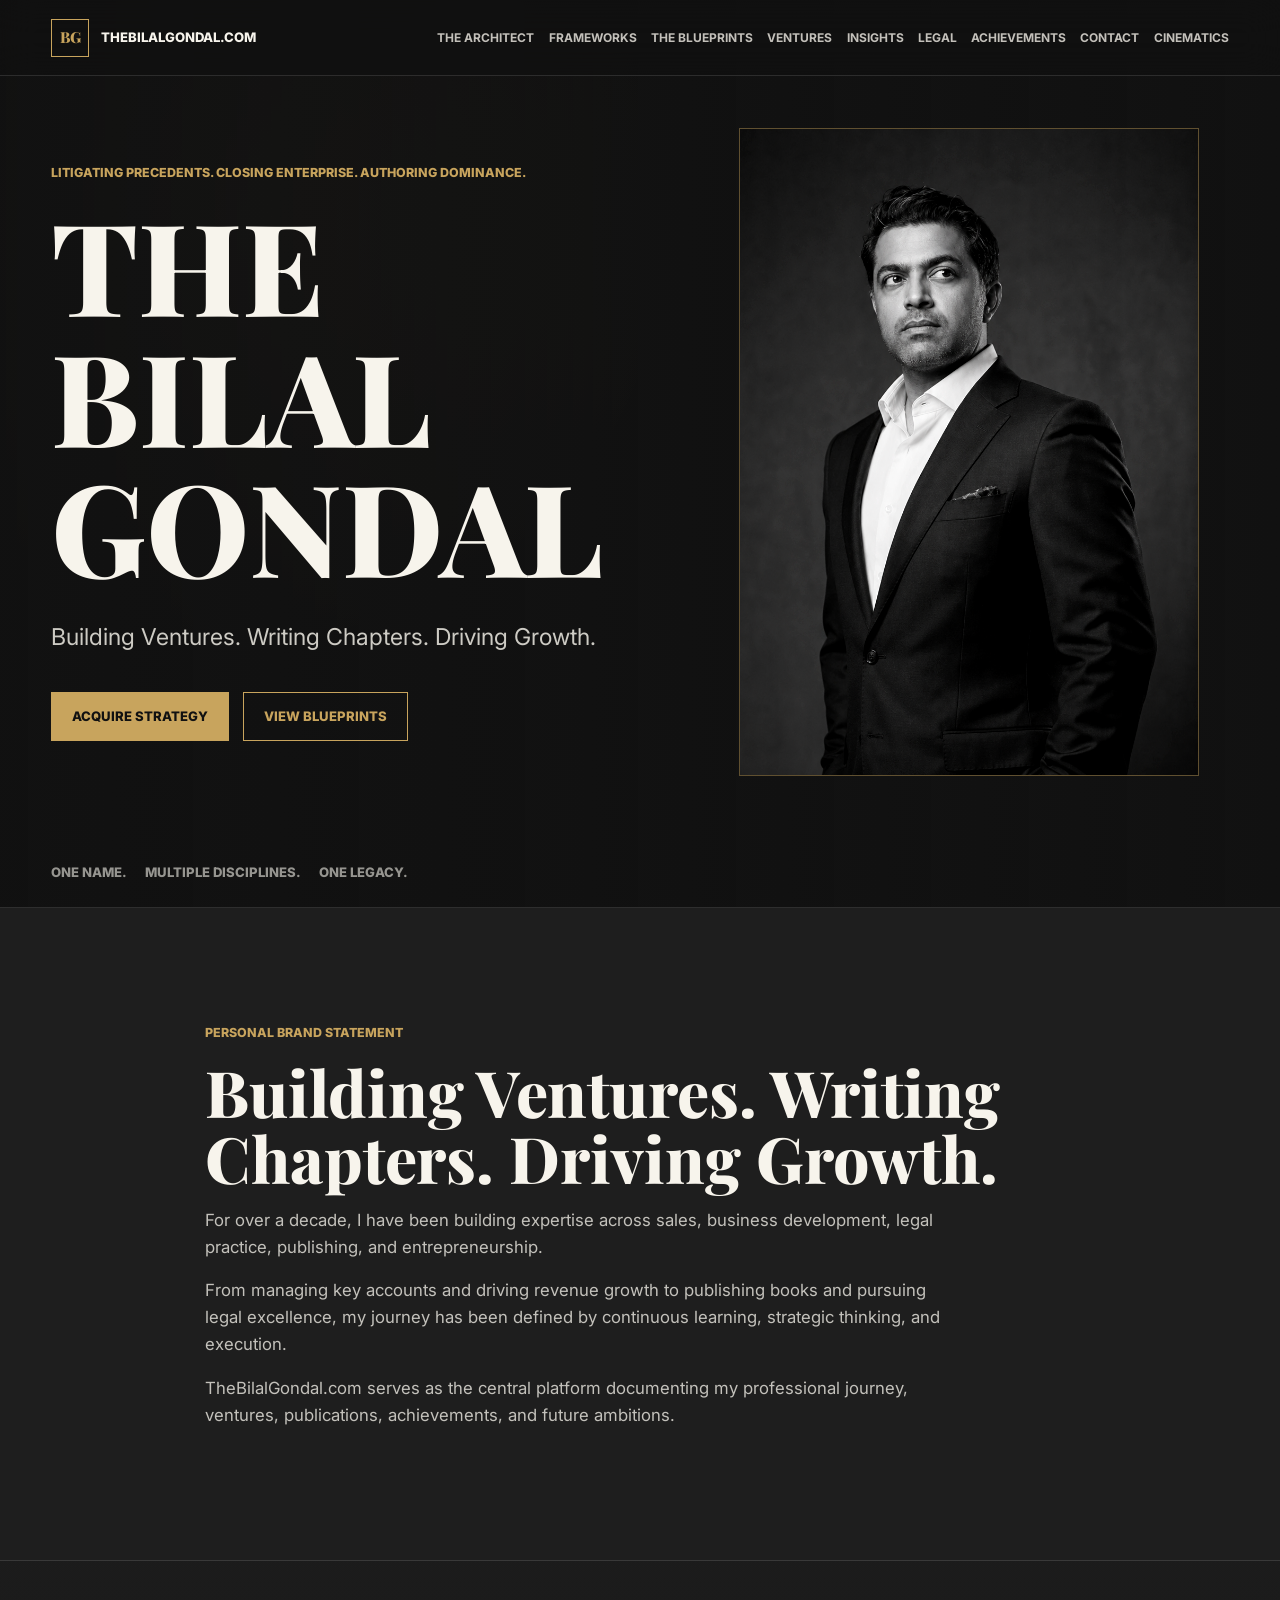
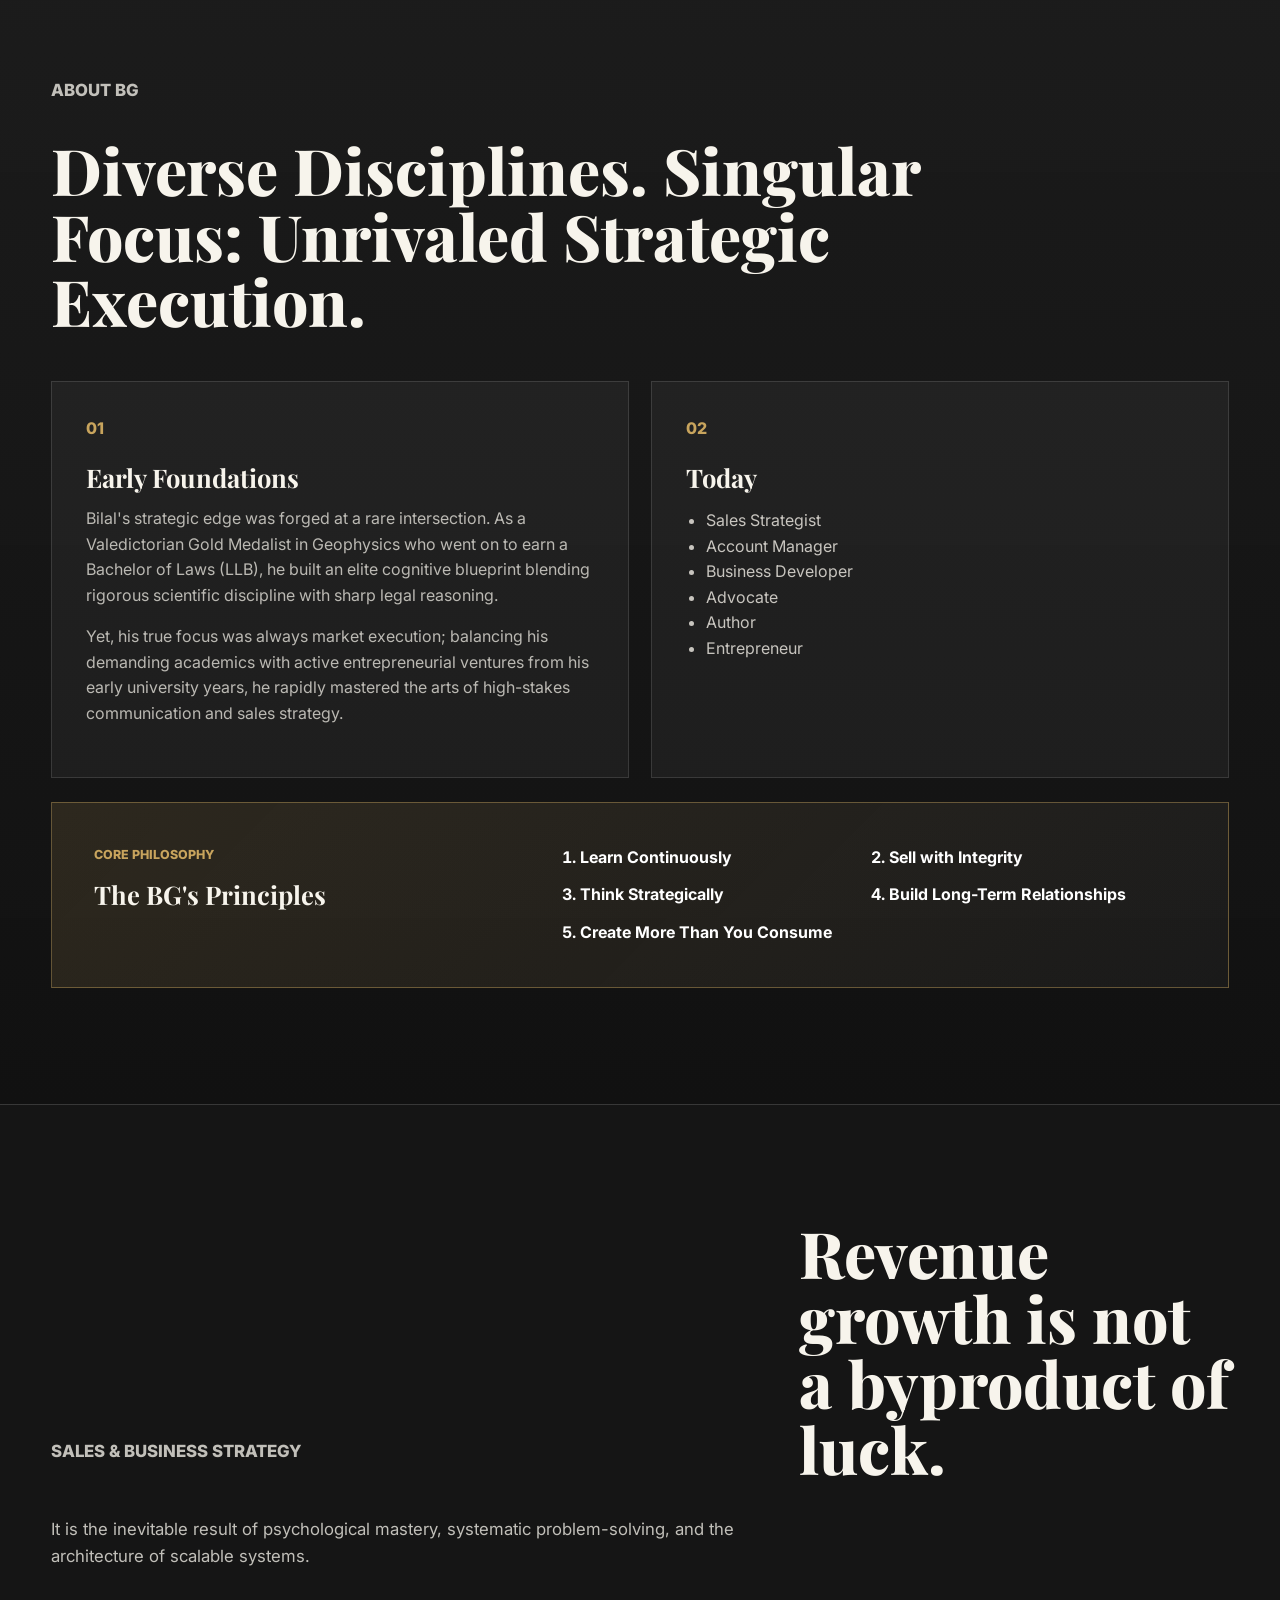
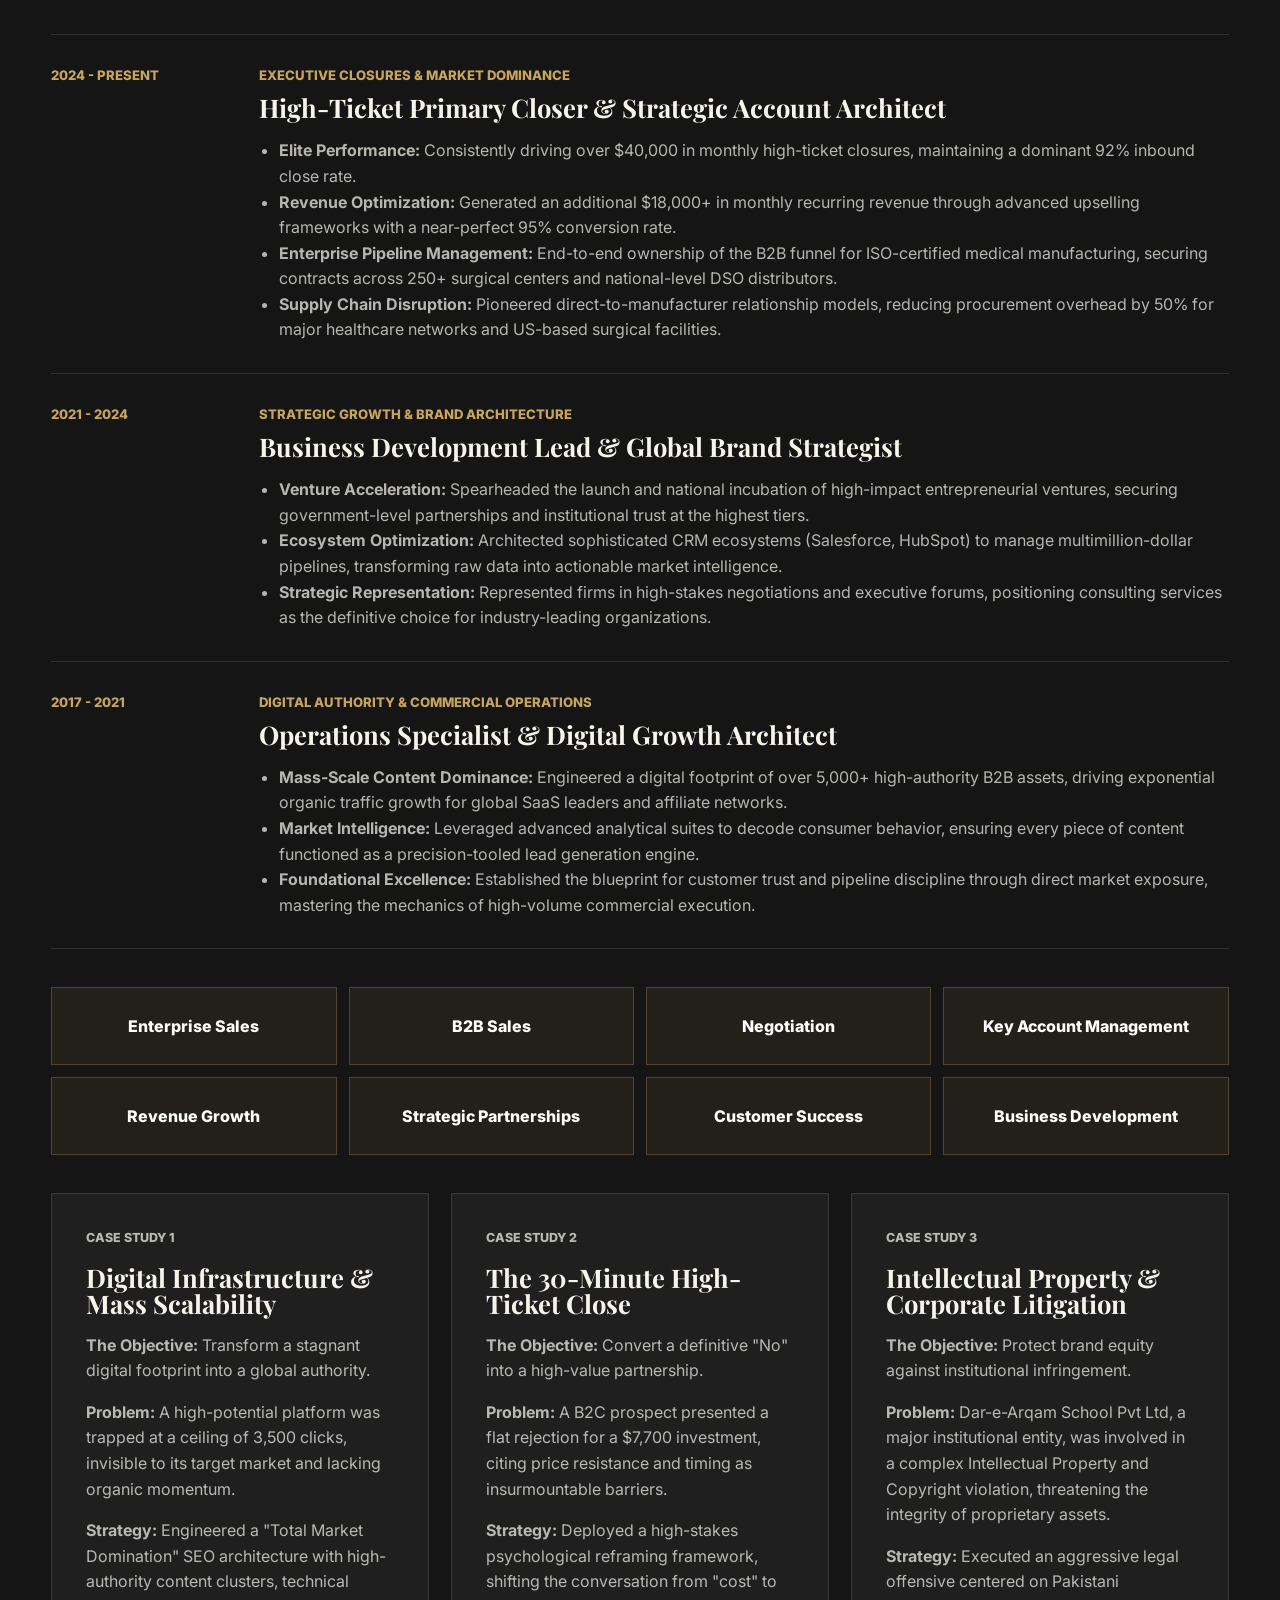
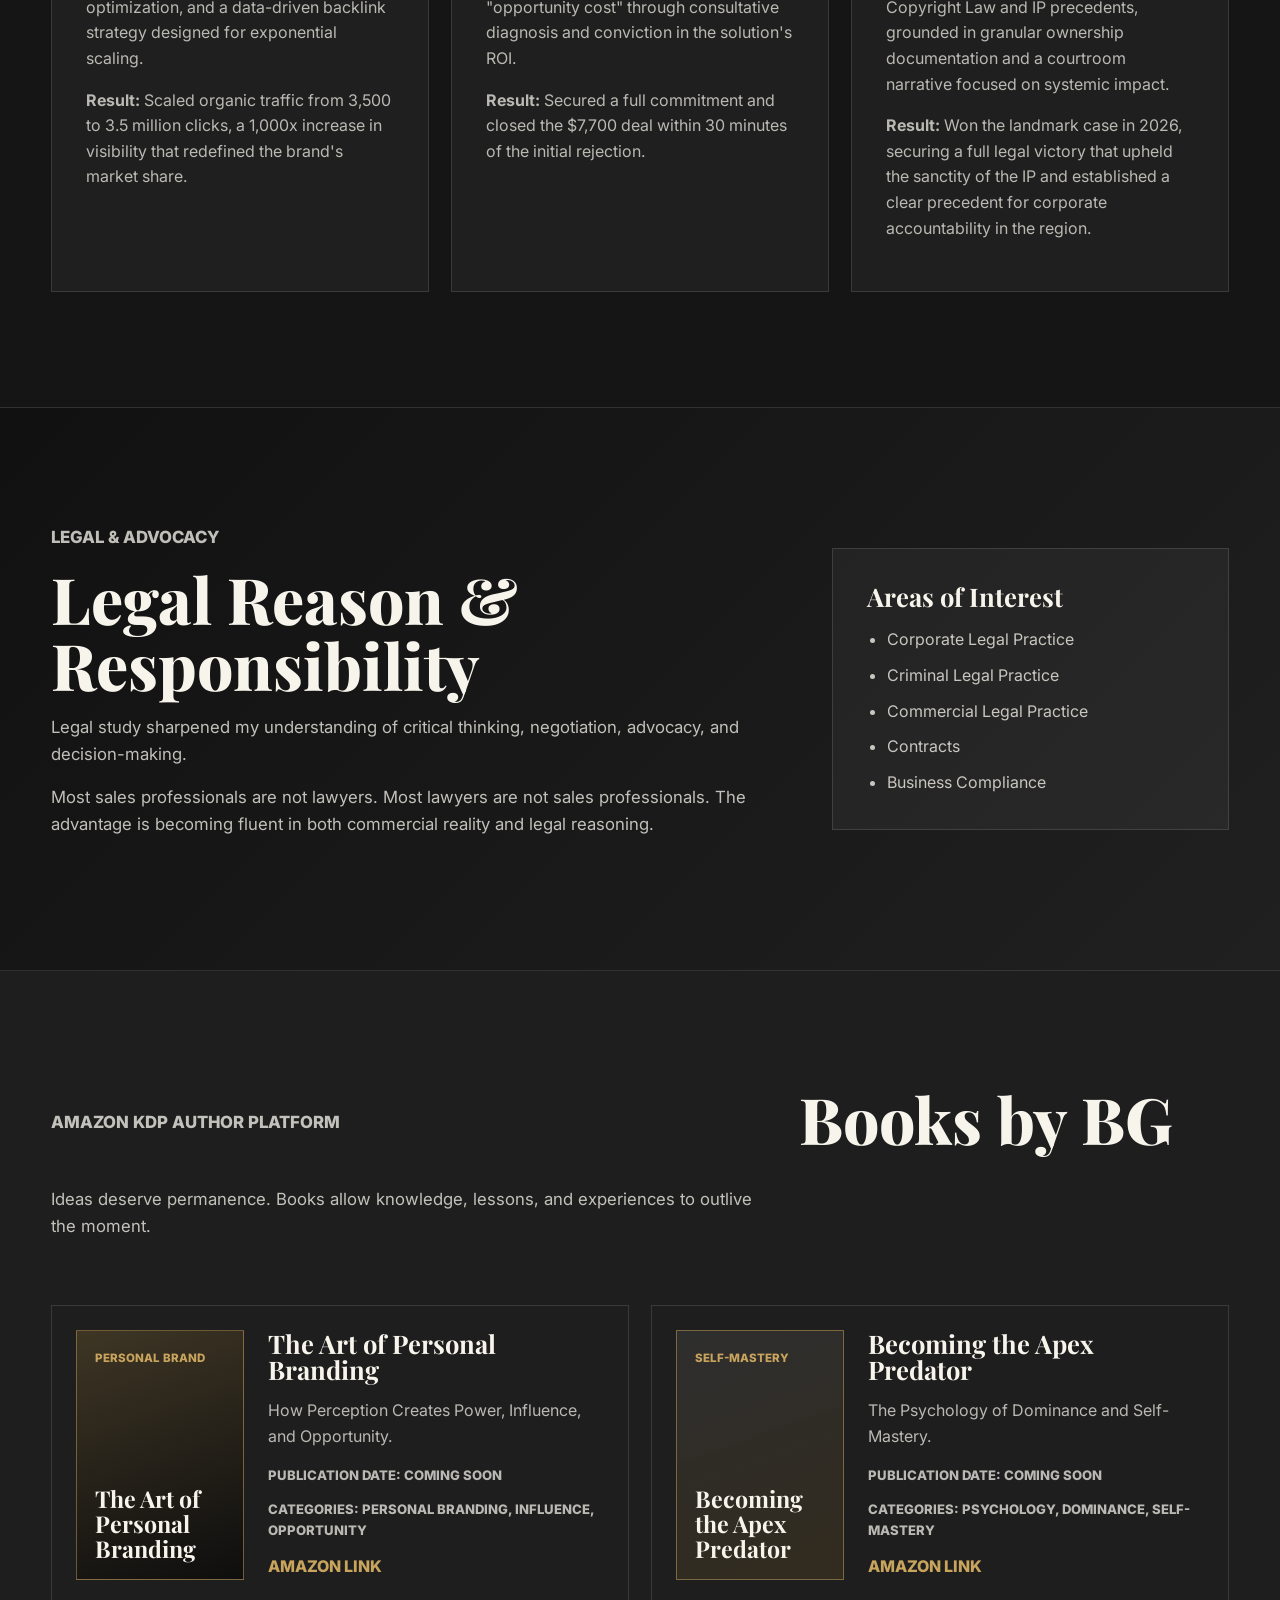
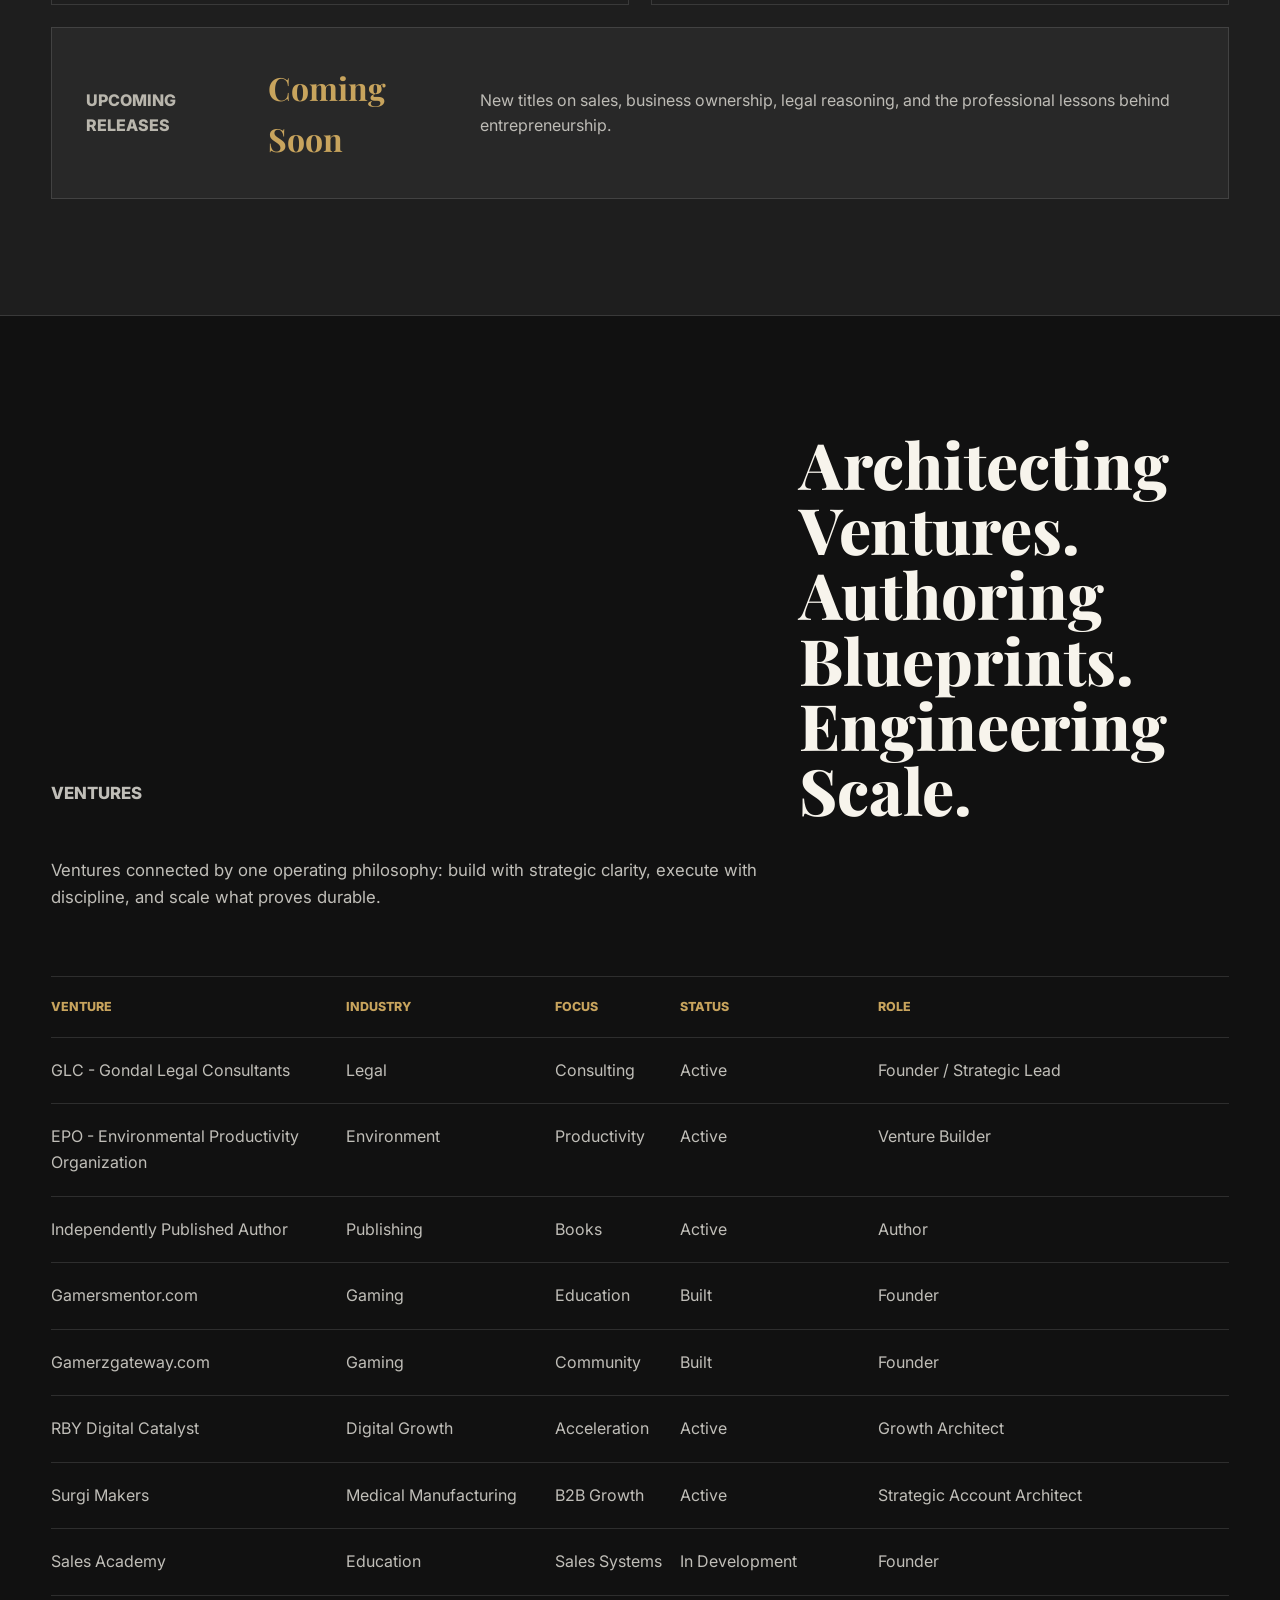
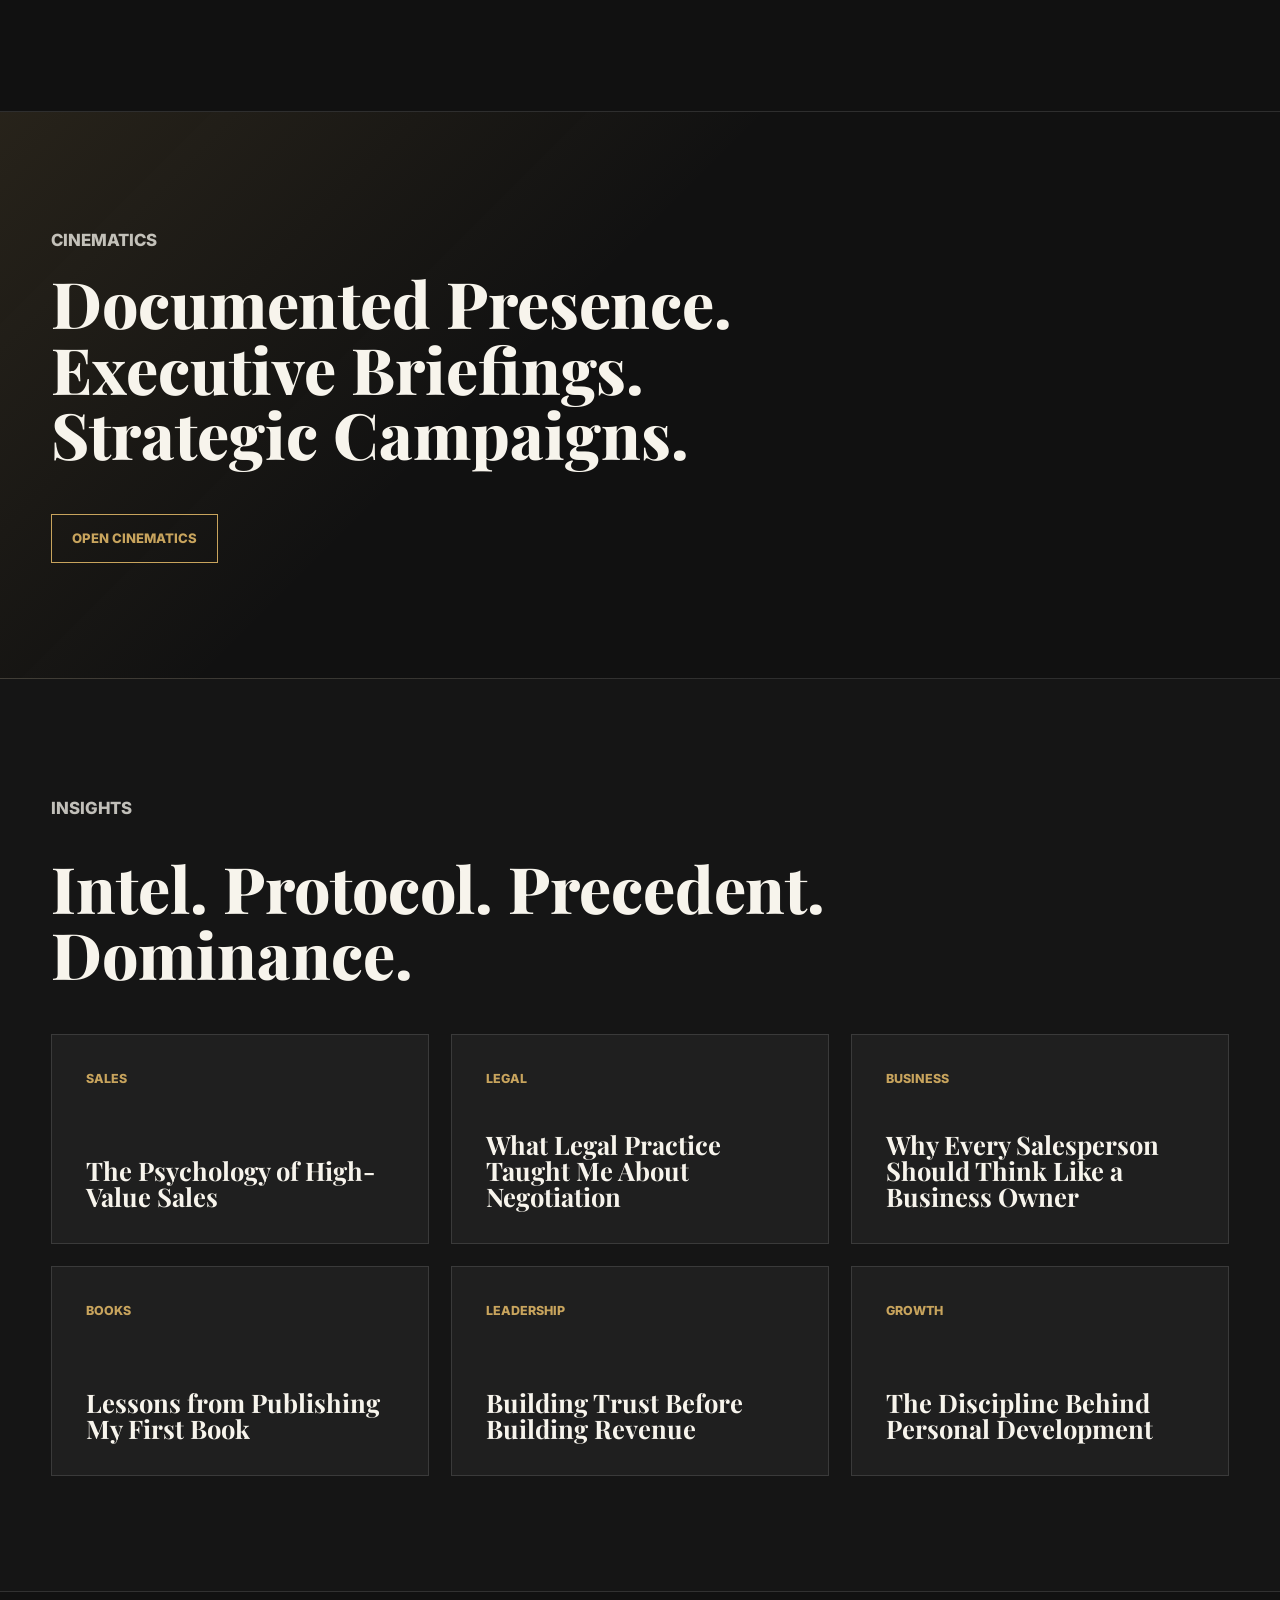
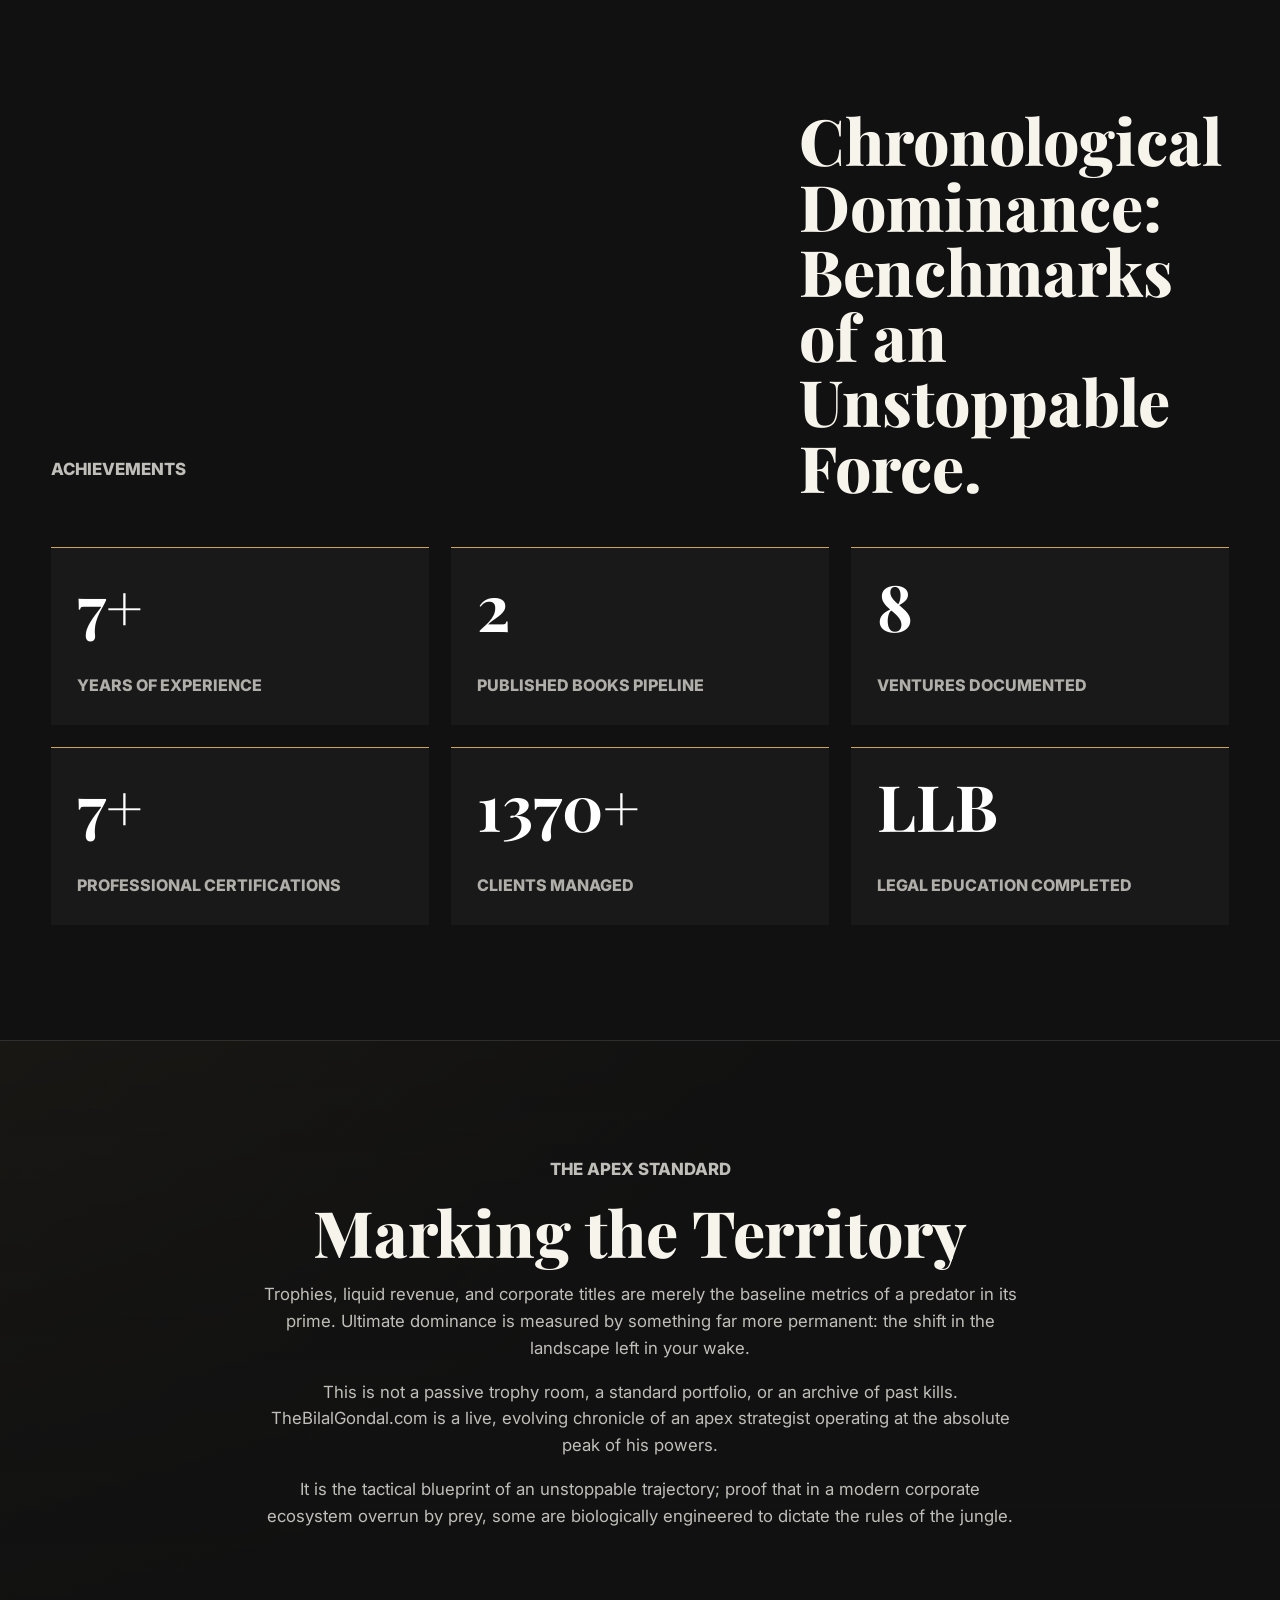
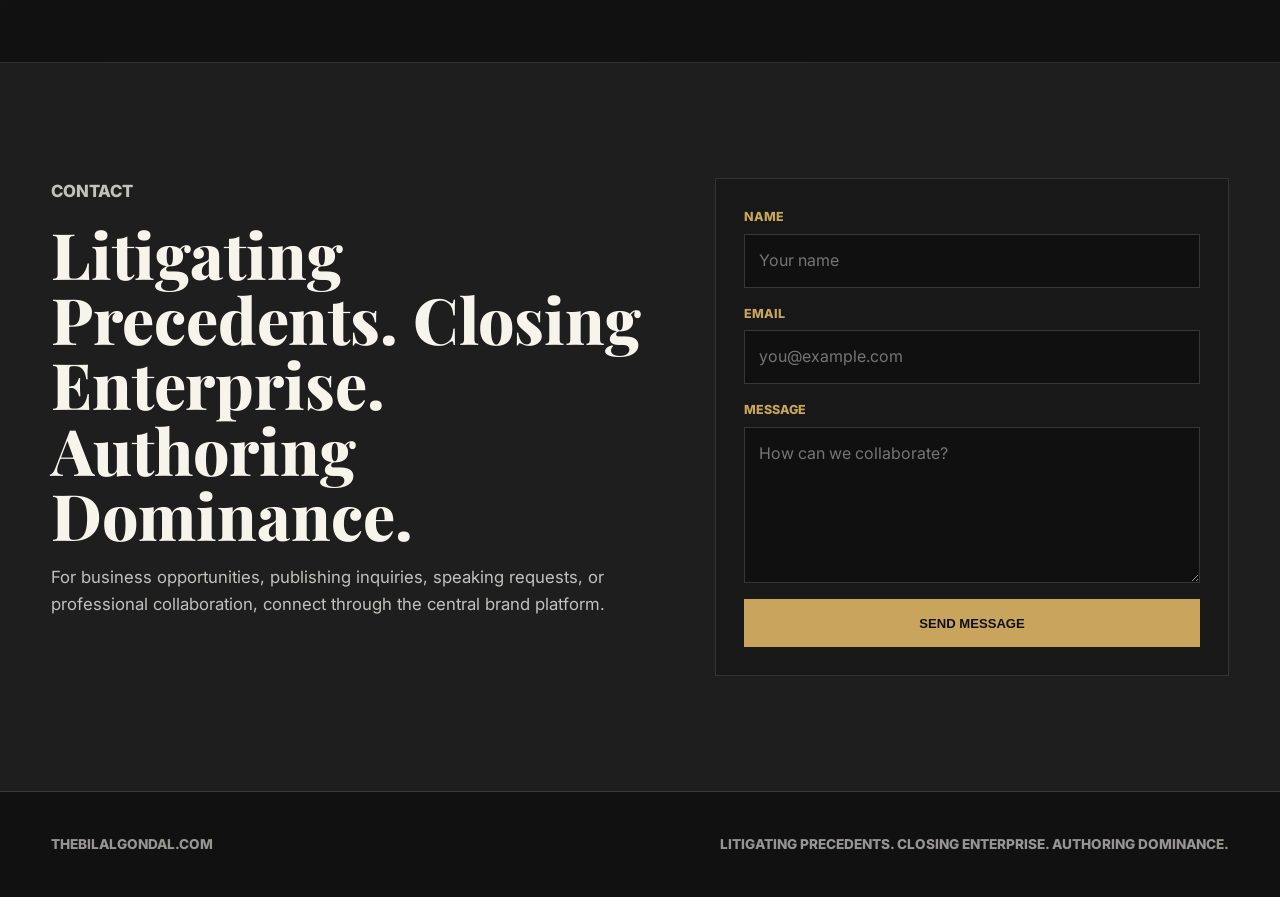
==== commit 49e914c4: "Implement final Bilal Gondal site changes" ====
--- a/index.html
+++ b/index.html
@@ -3,12 +3,12 @@
 <head>
   <meta charset="UTF-8">
   <meta name="viewport" content="width=device-width, initial-scale=1.0">
-  <meta name="description" content="The Bilal Gondal: Sales Strategist, Advocate, Author, and Entrepreneur.">
+  <meta name="description" content="The Bilal Gondal: Litigating Precedents. Closing Enterprise. Authoring Dominance.">
   <title>The Bilal Gondal</title>
   <link rel="preconnect" href="https://fonts.googleapis.com">
   <link rel="preconnect" href="https://fonts.gstatic.com" crossorigin>
   <link href="https://fonts.googleapis.com/css2?family=Inter:wght@400;500;600;700;800&family=Playfair+Display:wght@600;700;800&display=swap" rel="stylesheet">
-  <link rel="stylesheet" href="styles.css">
+  <link rel="stylesheet" href="styles.css?v=2">
 </head>
 <body>
   <header class="site-header">
@@ -22,26 +22,27 @@
       <span></span>
     </button>
     <nav class="site-nav" aria-label="Primary navigation">
-      <a href="#about">About</a>
-      <a href="#sales">Sales</a>
-      <a href="#law">Law</a>
-      <a href="#books">Books</a>
+      <a href="#about">THE ARCHITECT</a>
+      <a href="#sales">FRAMEWORKS</a>
+      <a href="#books">THE BLUEPRINTS</a>
       <a href="#ventures">Ventures</a>
       <a href="#insights">Insights</a>
+      <a href="#law">Legal</a>
       <a href="#achievements">Achievements</a>
       <a href="#contact">Contact</a>
+      <a href="cinematics.html">Cinematics</a>
     </nav>
   </header>
 
   <main id="home">
     <section class="hero section-band">
       <div class="hero-copy">
-        <p class="eyebrow">Sales Strategist &bull; Advocate &bull; Author</p>
+        <p class="eyebrow">Litigating Precedents. Closing Enterprise. Authoring Dominance.</p>
         <h1><span>THE</span><span>BILAL</span><span>GONDAL</span></h1>
-        <p class="hero-lede">Building businesses, driving revenue, creating ideas, and documenting lessons through books, law, and entrepreneurship.</p>
+        <p class="hero-lede">Building Ventures. Writing Chapters. Driving Growth.</p>
         <div class="hero-actions">
-          <a class="btn primary" href="#about">Explore My Journey</a>
-          <a class="btn secondary" href="#books">View My Books</a>
+          <a class="btn primary" href="#contact">Acquire Strategy</a>
+          <a class="btn secondary" href="#books">View Blueprints</a>
         </div>
       </div>
       <figure class="hero-portrait" aria-label="Premium black-and-white executive portrait">
@@ -57,8 +58,8 @@
     <section class="statement section-band">
       <div class="section-inner narrow">
         <p class="section-kicker">Personal Brand Statement</p>
-        <h2>Built across disciplines. Refined through execution.</h2>
-        <p>For over a decade, I have been building expertise across sales, business development, law, publishing, and entrepreneurship.</p>
+        <h2>Building Ventures. Writing Chapters. Driving Growth.</h2>
+        <p>For over a decade, I have been building expertise across sales, business development, legal practice, publishing, and entrepreneurship.</p>
         <p>From managing key accounts and driving revenue growth to publishing books and pursuing legal excellence, my journey has been defined by continuous learning, strategic thinking, and execution.</p>
         <p>TheBilalGondal.com serves as the central platform documenting my professional journey, ventures, publications, achievements, and future ambitions.</p>
       </div>
@@ -67,15 +68,15 @@
     <section id="about" class="section-band split-section">
       <div class="section-inner">
         <div class="section-heading">
-          <p class="section-kicker">About Bilal</p>
-          <h2>A premium biography shaped by learning, business, and law.</h2>
+          <p class="section-kicker">About BG</p>
+          <h2>Diverse Disciplines. Singular Focus: Unrivaled Strategic Execution.</h2>
         </div>
         <div class="bio-grid">
           <article>
             <span class="article-number">01</span>
             <h3>Early Foundations</h3>
-            <p>Bachelor's in Geophysics and Bachelor of Laws (LLB) created a rare foundation: scientific discipline, legal reasoning, and structured problem solving.</p>
-            <p>Geophysics remains a quiet part of the story. Its value is the analytical discipline it brought to business decisions, negotiation, and long-term thinking.</p>
+            <p>Bilal's strategic edge was forged at a rare intersection. As a Valedictorian Gold Medalist in Geophysics who went on to earn a Bachelor of Laws (LLB), he built an elite cognitive blueprint blending rigorous scientific discipline with sharp legal reasoning.</p>
+            <p>Yet, his true focus was always market execution; balancing his demanding academics with active entrepreneurial ventures from his early university years, he rapidly mastered the arts of high-stakes communication and sales strategy.</p>
           </article>
           <article>
             <span class="article-number">02</span>
@@ -93,7 +94,7 @@
         <div class="principles">
           <div>
             <p class="section-kicker">Core Philosophy</p>
-            <h3>The Bilal Principles</h3>
+            <h3>The BG's Principles</h3>
           </div>
           <ol>
             <li>Learn Continuously</li>
@@ -109,44 +110,45 @@
     <section id="sales" class="section-band sales-section">
       <div class="section-inner">
         <div class="section-heading wide">
-          <p class="section-kicker">Sales &amp; Business</p>
-          <h2>Revenue growth is not luck.</h2>
-          <p>It is the result of understanding people, solving problems, and building systems that scale.</p>
+          <p class="section-kicker">Sales &amp; Business Strategy</p>
+          <h2>Revenue growth is not a byproduct of luck.</h2>
+          <p>It is the inevitable result of psychological mastery, systematic problem-solving, and the architecture of scalable systems.</p>
         </div>
         <div class="timeline">
           <article>
-            <time>2021 - Present</time>
-            <div>
-              <p class="company">Strategic Accounts</p>
-              <h3>Senior Account Manager</h3>
+            <time>2024 - Present</time>
+            <div>
+              <p class="company">Executive Closures &amp; Market Dominance</p>
+              <h3>High-Ticket Primary Closer &amp; Strategic Account Architect</h3>
               <ul>
-                <li>Managed key strategic accounts with a focus on long-term value.</li>
-                <li>Led business growth initiatives across complex client environments.</li>
-                <li>Improved client retention through stronger relationship systems.</li>
-                <li>Developed partnerships positioned for repeat revenue and expansion.</li>
+                <li><strong>Elite Performance:</strong> Consistently driving over $40,000 in monthly high-ticket closures, maintaining a dominant 92% inbound close rate.</li>
+                <li><strong>Revenue Optimization:</strong> Generated an additional $18,000+ in monthly recurring revenue through advanced upselling frameworks with a near-perfect 95% conversion rate.</li>
+                <li><strong>Enterprise Pipeline Management:</strong> End-to-end ownership of the B2B funnel for ISO-certified medical manufacturing, securing contracts across 250+ surgical centers and national-level DSO distributors.</li>
+                <li><strong>Supply Chain Disruption:</strong> Pioneered direct-to-manufacturer relationship models, reducing procurement overhead by 50% for major healthcare networks and US-based surgical facilities.</li>
               </ul>
             </div>
           </article>
           <article>
+            <time>2021 - 2024</time>
+            <div>
+              <p class="company">Strategic Growth &amp; Brand Architecture</p>
+              <h3>Business Development Lead &amp; Global Brand Strategist</h3>
+              <ul>
+                <li><strong>Venture Acceleration:</strong> Spearheaded the launch and national incubation of high-impact entrepreneurial ventures, securing government-level partnerships and institutional trust at the highest tiers.</li>
+                <li><strong>Ecosystem Optimization:</strong> Architected sophisticated CRM ecosystems (Salesforce, HubSpot) to manage multimillion-dollar pipelines, transforming raw data into actionable market intelligence.</li>
+                <li><strong>Strategic Representation:</strong> Represented firms in high-stakes negotiations and executive forums, positioning consulting services as the definitive choice for industry-leading organizations.</li>
+              </ul>
+            </div>
+          </article>
+          <article>
             <time>2017 - 2021</time>
             <div>
-              <p class="company">B2B Commercial Growth</p>
-              <h3>Business Development Lead</h3>
+              <p class="company">Digital Authority &amp; Commercial Operations</p>
+              <h3>Operations Specialist &amp; Digital Growth Architect</h3>
               <ul>
-                <li>Opened new opportunity channels through targeted prospecting.</li>
-                <li>Converted business needs into clear sales strategies and proposals.</li>
-                <li>Built negotiation playbooks for higher-value opportunities.</li>
-              </ul>
-            </div>
-          </article>
-          <article>
-            <time>2013 - 2017</time>
-            <div>
-              <p class="company">Client Revenue Operations</p>
-              <h3>Sales Executive</h3>
-              <ul>
-                <li>Built the foundation for customer trust, pipeline discipline, and commercial follow-through.</li>
-                <li>Learned sales through direct market exposure, objections, and execution.</li>
+                <li><strong>Mass-Scale Content Dominance:</strong> Engineered a digital footprint of over 5,000+ high-authority B2B assets, driving exponential organic traffic growth for global SaaS leaders and affiliate networks.</li>
+                <li><strong>Market Intelligence:</strong> Leveraged advanced analytical suites to decode consumer behavior, ensuring every piece of content functioned as a precision-tooled lead generation engine.</li>
+                <li><strong>Foundational Excellence:</strong> Established the blueprint for customer trust and pipeline discipline through direct market exposure, mastering the mechanics of high-volume commercial execution.</li>
               </ul>
             </div>
           </article>
@@ -163,25 +165,28 @@
         </div>
         <div class="case-grid">
           <article>
-            <p class="section-kicker">Case Study</p>
-            <h3>Scaling Revenue</h3>
-            <p><strong>Problem:</strong> Growth depended on inconsistent individual effort.</p>
-            <p><strong>Strategy:</strong> Build clearer pipeline rhythm, qualification standards, and account priorities.</p>
-            <p><strong>Result:</strong> More predictable conversations, stronger conversion focus, and better expansion discipline.</p>
-          </article>
-          <article>
-            <p class="section-kicker">Case Study</p>
-            <h3>Winning Enterprise Clients</h3>
-            <p><strong>Problem:</strong> Enterprise buyers required trust before commercial commitment.</p>
-            <p><strong>Strategy:</strong> Lead with business diagnosis, risk reduction, and executive-level clarity.</p>
-            <p><strong>Result:</strong> Stronger proposals, better stakeholder alignment, and higher-value opportunities.</p>
-          </article>
-          <article>
-            <p class="section-kicker">Case Study</p>
-            <h3>Retaining High-Value Accounts</h3>
-            <p><strong>Problem:</strong> Retention needed more than periodic check-ins.</p>
-            <p><strong>Strategy:</strong> Create relationship maps, service cadence, and documented value reviews.</p>
-            <p><strong>Result:</strong> Improved continuity, better client confidence, and deeper partnership potential.</p>
+            <p class="section-kicker">Case Study 1</p>
+            <h3>Digital Infrastructure &amp; Mass Scalability</h3>
+            <p><strong>The Objective:</strong> Transform a stagnant digital footprint into a global authority.</p>
+            <p><strong>Problem:</strong> A high-potential platform was trapped at a ceiling of 3,500 clicks, invisible to its target market and lacking organic momentum.</p>
+            <p><strong>Strategy:</strong> Engineered a "Total Market Domination" SEO architecture with high-authority content clusters, technical optimization, and a data-driven backlink strategy designed for exponential scaling.</p>
+            <p><strong>Result:</strong> Scaled organic traffic from 3,500 to 3.5 million clicks, a 1,000x increase in visibility that redefined the brand's market share.</p>
+          </article>
+          <article>
+            <p class="section-kicker">Case Study 2</p>
+            <h3>The 30-Minute High-Ticket Close</h3>
+            <p><strong>The Objective:</strong> Convert a definitive "No" into a high-value partnership.</p>
+            <p><strong>Problem:</strong> A B2C prospect presented a flat rejection for a $7,700 investment, citing price resistance and timing as insurmountable barriers.</p>
+            <p><strong>Strategy:</strong> Deployed a high-stakes psychological reframing framework, shifting the conversation from "cost" to "opportunity cost" through consultative diagnosis and conviction in the solution's ROI.</p>
+            <p><strong>Result:</strong> Secured a full commitment and closed the $7,700 deal within 30 minutes of the initial rejection.</p>
+          </article>
+          <article>
+            <p class="section-kicker">Case Study 3</p>
+            <h3>Intellectual Property &amp; Corporate Litigation</h3>
+            <p><strong>The Objective:</strong> Protect brand equity against institutional infringement.</p>
+            <p><strong>Problem:</strong> Dar-e-Arqam School Pvt Ltd, a major institutional entity, was involved in a complex Intellectual Property and Copyright violation, threatening the integrity of proprietary assets.</p>
+            <p><strong>Strategy:</strong> Executed an aggressive legal offensive centered on Pakistani Copyright Law and IP precedents, grounded in granular ownership documentation and a courtroom narrative focused on systemic impact.</p>
+            <p><strong>Result:</strong> Won the landmark case in 2026, securing a full legal victory that upheld the sanctity of the IP and established a clear precedent for corporate accountability in the region.</p>
           </article>
         </div>
       </div>
@@ -190,19 +195,19 @@
     <section id="law" class="section-band law-section">
       <div class="section-inner law-layout">
         <div>
-          <p class="section-kicker">Law &amp; Advocacy</p>
-          <h2>Law, Reason &amp; Responsibility</h2>
-          <p>The study of law sharpened my understanding of critical thinking, negotiation, advocacy, and decision-making.</p>
+          <p class="section-kicker">Legal &amp; Advocacy</p>
+          <h2>Legal Reason &amp; Responsibility</h2>
+          <p>Legal study sharpened my understanding of critical thinking, negotiation, advocacy, and decision-making.</p>
           <p>Most sales professionals are not lawyers. Most lawyers are not sales professionals. The advantage is becoming fluent in both commercial reality and legal reasoning.</p>
         </div>
         <div class="law-panel">
           <h3>Areas of Interest</h3>
           <ul>
-            <li>Corporate Law</li>
-            <li>Commercial Law</li>
+            <li>Corporate Legal Practice</li>
+            <li>Criminal Legal Practice</li>
+            <li>Commercial Legal Practice</li>
             <li>Contracts</li>
             <li>Business Compliance</li>
-            <li>Legal Research</li>
           </ul>
         </div>
       </div>
@@ -212,27 +217,27 @@
       <div class="section-inner">
         <div class="section-heading wide">
           <p class="section-kicker">Amazon KDP Author Platform</p>
-          <h2>Books by Bilal Gondal</h2>
+          <h2>Books by BG</h2>
           <p>Ideas deserve permanence. Books allow knowledge, lessons, and experiences to outlive the moment.</p>
         </div>
         <div class="books-grid">
           <article class="book">
-            <div class="book-cover"><span>Business</span><strong>The Revenue Mindset</strong></div>
-            <div>
-              <h3>The Revenue Mindset</h3>
-              <p>A practical reflection on sales discipline, client trust, and the psychology behind high-value business growth.</p>
+            <div class="book-cover"><span>Personal Brand</span><strong>The Art of Personal Branding</strong></div>
+            <div>
+              <h3>The Art of Personal Branding</h3>
+              <p>How Perception Creates Power, Influence, and Opportunity.</p>
               <p class="meta">Publication Date: Coming Soon</p>
-              <p class="meta">Categories: Business, Sales, Professional Development</p>
+              <p class="meta">Categories: Personal Branding, Influence, Opportunity</p>
               <a href="https://www.amazon.com/" target="_blank" rel="noreferrer">Amazon Link</a>
             </div>
           </article>
           <article class="book">
-            <div class="book-cover alternate"><span>Law</span><strong>Negotiation, Reason &amp; Trust</strong></div>
-            <div>
-              <h3>Negotiation, Reason &amp; Trust</h3>
-              <p>How legal thinking, commercial judgment, and relationship-building shape stronger professional outcomes.</p>
+            <div class="book-cover alternate"><span>Self-Mastery</span><strong>Becoming the Apex Predator</strong></div>
+            <div>
+              <h3>Becoming the Apex Predator</h3>
+              <p>The Psychology of Dominance and Self-Mastery.</p>
               <p class="meta">Publication Date: Coming Soon</p>
-              <p class="meta">Categories: Law, Entrepreneurship, Personal Growth</p>
+              <p class="meta">Categories: Psychology, Dominance, Self-Mastery</p>
               <a href="https://www.amazon.com/" target="_blank" rel="noreferrer">Amazon Link</a>
             </div>
           </article>
@@ -249,23 +254,50 @@
       <div class="section-inner">
         <div class="section-heading wide">
           <p class="section-kicker">Ventures</p>
-          <h2>Business, publishing, consulting, and entrepreneurship.</h2>
-          <p>Throughout my career, I have explored opportunities across business, publishing, consulting, and entrepreneurship. The outcomes matter, but the lessons often matter more.</p>
+          <h2>Architecting Ventures. Authoring Blueprints. Engineering Scale.</h2>
+          <p>Ventures connected by one operating philosophy: build with strategic clarity, execute with discipline, and scale what proves durable.</p>
         </div>
         <div class="venture-table" role="table" aria-label="Ventures timeline">
           <div role="row" class="table-head">
-            <span>Venture</span><span>Industry</span><span>Year</span><span>Outcome</span><span>Lesson</span>
-          </div>
-          <div role="row">
-            <span>KDP Publishing Platform</span><span>Publishing</span><span>2024</span><span>In Progress</span><span>Ideas need structure before they need scale.</span>
-          </div>
-          <div role="row">
-            <span>Sales Advisory Concepts</span><span>Consulting</span><span>2022</span><span>Validated</span><span>Business owners buy clarity before tactics.</span>
-          </div>
-          <div role="row">
-            <span>Early Commercial Experiments</span><span>Entrepreneurship</span><span>2018</span><span>Lessons Earned</span><span>Failed tests reduce future risk when documented honestly.</span>
-          </div>
-        </div>
+            <span>Venture</span><span>Industry</span><span>Focus</span><span>Status</span><span>Role</span>
+          </div>
+          <div role="row">
+            <span>GLC - Gondal Legal Consultants</span><span>Legal</span><span>Consulting</span><span>Active</span><span>Founder / Strategic Lead</span>
+          </div>
+          <div role="row">
+            <span>EPO - Environmental Productivity Organization</span><span>Environment</span><span>Productivity</span><span>Active</span><span>Venture Builder</span>
+          </div>
+          <div role="row">
+            <span>Independently Published Author</span><span>Publishing</span><span>Books</span><span>Active</span><span>Author</span>
+          </div>
+          <div role="row">
+            <span>Gamersmentor.com</span><span>Gaming</span><span>Education</span><span>Built</span><span>Founder</span>
+          </div>
+          <div role="row">
+            <span>Gamerzgateway.com</span><span>Gaming</span><span>Community</span><span>Built</span><span>Founder</span>
+          </div>
+          <div role="row">
+            <span>RBY Digital Catalyst</span><span>Digital Growth</span><span>Acceleration</span><span>Active</span><span>Growth Architect</span>
+          </div>
+          <div role="row">
+            <span>Surgi Makers</span><span>Medical Manufacturing</span><span>B2B Growth</span><span>Active</span><span>Strategic Account Architect</span>
+          </div>
+          <div role="row">
+            <span>Sales Academy</span><span>Education</span><span>Sales Systems</span><span>In Development</span><span>Founder</span>
+          </div>
+        </div>
+      </div>
+    </section>
+
+    <section id="cinematics" class="section-band cinematics-section">
+      <div class="section-inner section-heading wide">
+        <div>
+          <p class="section-kicker">Cinematics</p>
+          <h2>Documented Presence. Executive Briefings. Strategic Campaigns.</h2>
+        </div>
+      </div>
+      <div class="section-inner">
+        <a class="btn secondary" href="cinematics.html">Open Cinematics</a>
       </div>
     </section>
 
@@ -273,11 +305,11 @@
       <div class="section-inner">
         <div class="section-heading">
           <p class="section-kicker">Insights</p>
-          <h2>Writing for sales, business, law, leadership, books, and personal development.</h2>
+          <h2>Intel. Protocol. Precedent. Dominance.</h2>
         </div>
         <div class="insight-grid">
           <article><span>Sales</span><h3>The Psychology of High-Value Sales</h3></article>
-          <article><span>Law</span><h3>What Law Taught Me About Negotiation</h3></article>
+          <article><span>Legal</span><h3>What Legal Practice Taught Me About Negotiation</h3></article>
           <article><span>Business</span><h3>Why Every Salesperson Should Think Like a Business Owner</h3></article>
           <article><span>Books</span><h3>Lessons from Publishing My First Book</h3></article>
           <article><span>Leadership</span><h3>Building Trust Before Building Revenue</h3></article>
@@ -290,14 +322,14 @@
       <div class="section-inner">
         <div class="section-heading wide">
           <p class="section-kicker">Achievements</p>
-          <h2>Milestones that show momentum.</h2>
+          <h2>Chronological Dominance: Benchmarks of an Unstoppable Force.</h2>
         </div>
         <div class="metrics-grid">
-          <div><strong data-count="10">10+</strong><span>Years of Professional Experience</span></div>
+          <div><strong data-count="7">7+</strong><span>Years of Experience</span></div>
           <div><strong data-count="2">2</strong><span>Published Books Pipeline</span></div>
-          <div><strong data-count="3">3+</strong><span>Business Ventures</span></div>
-          <div><strong data-count="6">6+</strong><span>Professional Certifications</span></div>
-          <div><strong data-count="100">100+</strong><span>Clients Managed</span></div>
+          <div><strong data-count="8">8</strong><span>Ventures Documented</span></div>
+          <div><strong data-count="7">7+</strong><span>Professional Certifications</span></div>
+          <div><strong data-count="1370">1370+</strong><span>Clients Managed</span></div>
           <div><strong data-count="1">LLB</strong><span>Legal Education Completed</span></div>
         </div>
       </div>
@@ -305,12 +337,11 @@
 
     <section id="legacy" class="section-band legacy-section">
       <div class="section-inner narrow">
-        <p class="section-kicker">The Legacy Page</p>
-        <h2>Building a Life Worth Documenting</h2>
-        <p>Success is not measured solely by titles, revenue, or achievements.</p>
-        <p>It is measured by the impact we leave behind, the people we help, the ideas we create, and the standards we uphold.</p>
-        <p>TheBilalGondal.com is not merely a portfolio.</p>
-        <p>It is a living record of a journey still being written.</p>
+        <p class="section-kicker">The Apex Standard</p>
+        <h2>Marking the Territory</h2>
+        <p>Trophies, liquid revenue, and corporate titles are merely the baseline metrics of a predator in its prime. Ultimate dominance is measured by something far more permanent: the shift in the landscape left in your wake.</p>
+        <p>This is not a passive trophy room, a standard portfolio, or an archive of past kills. TheBilalGondal.com is a live, evolving chronicle of an apex strategist operating at the absolute peak of his powers.</p>
+        <p>It is the tactical blueprint of an unstoppable trajectory; proof that in a modern corporate ecosystem overrun by prey, some are biologically engineered to dictate the rules of the jungle.</p>
       </div>
     </section>
 
@@ -318,7 +349,7 @@
       <div class="section-inner contact-layout">
         <div>
           <p class="section-kicker">Contact</p>
-          <h2>Sales Strategist. Advocate. Author. Entrepreneur.</h2>
+          <h2>Litigating Precedents. Closing Enterprise. Authoring Dominance.</h2>
           <p>For business opportunities, publishing inquiries, speaking requests, or professional collaboration, connect through the central brand platform.</p>
         </div>
         <form class="contact-form">
@@ -342,7 +373,7 @@
 
   <footer class="site-footer">
     <p>TheBilalGondal.com</p>
-    <p>Sales Strategist. Advocate. Author. Entrepreneur.</p>
+    <p>Litigating Precedents. Closing Enterprise. Authoring Dominance.</p>
   </footer>
 
   <script src="script.js"></script>
--- a/styles.css
+++ b/styles.css
@@ -83,9 +83,9 @@
 .site-nav {
   display: flex;
   align-items: center;
-  gap: clamp(12px, 1.5vw, 24px);
+  gap: clamp(9px, 1.12vw, 18px);
   color: rgba(247, 244, 236, 0.78);
-  font-size: 0.82rem;
+  font-size: 0.75rem;
   font-weight: 700;
   text-transform: uppercase;
 }
@@ -124,6 +124,7 @@
 .section-inner {
   width: min(100%, var(--max));
   margin: 0 auto;
+  min-width: 0;
 }
 
 .narrow {
@@ -173,6 +174,7 @@
   margin: 0;
   font-family: "Playfair Display", Georgia, serif;
   line-height: 1.02;
+  overflow-wrap: anywhere;
 }
 
 h1 {
@@ -200,6 +202,7 @@
   margin: 28px 0 0;
   color: rgba(247, 244, 236, 0.82);
   font-size: clamp(1.05rem, 2vw, 1.45rem);
+  overflow-wrap: anywhere;
 }
 
 .hero-actions {
@@ -522,6 +525,134 @@
 
 .insights-section {
   background: #151515;
+}
+
+.cinematics-section,
+.cinematics-hero {
+  background:
+    linear-gradient(135deg, rgba(200, 164, 93, 0.12), transparent 42%),
+    #111111;
+}
+
+.cinematics-page .site-header + main {
+  padding-top: 0;
+}
+
+.cinematics-hero {
+  min-height: 74vh;
+  display: flex;
+  align-items: center;
+  padding-top: 120px;
+}
+
+.cinematics-hero h1 {
+  font-size: clamp(4rem, 11vw, 10rem);
+}
+
+.media-lab {
+  background: var(--charcoal);
+}
+
+.media-layout {
+  display: grid;
+  grid-template-columns: minmax(0, 0.9fr) minmax(320px, 0.72fr);
+  gap: clamp(30px, 6vw, 76px);
+  align-items: start;
+  margin-bottom: 34px;
+}
+
+.media-note {
+  max-width: 720px;
+  color: rgba(247, 244, 236, 0.76);
+  font-size: 1.05rem;
+}
+
+.upload-panel {
+  display: grid;
+  gap: 16px;
+  padding: 28px;
+  border: 1px solid var(--line);
+  background: rgba(17, 17, 17, 0.42);
+}
+
+.upload-drop {
+  display: grid;
+  gap: 12px;
+  min-height: 260px;
+  place-items: center;
+  padding: 24px;
+  border: 1px dashed rgba(200, 164, 93, 0.55);
+  background: rgba(200, 164, 93, 0.07);
+  text-align: center;
+  cursor: pointer;
+}
+
+.upload-drop input {
+  width: 100%;
+  max-width: 250px;
+  color: rgba(247, 244, 236, 0.72);
+}
+
+.upload-drop span,
+.upload-drop small {
+  color: var(--gold);
+  font-size: 0.78rem;
+  font-weight: 800;
+  text-transform: uppercase;
+}
+
+.upload-drop strong {
+  font-family: "Playfair Display", Georgia, serif;
+  font-size: clamp(1.5rem, 3vw, 2.35rem);
+  line-height: 1.08;
+}
+
+.upload-actions {
+  display: flex;
+  flex-wrap: wrap;
+  gap: 12px;
+}
+
+.media-grid {
+  display: grid;
+  grid-template-columns: repeat(3, minmax(0, 1fr));
+  gap: 22px;
+}
+
+.media-placeholder,
+.media-item {
+  min-height: 280px;
+  display: flex;
+  flex-direction: column;
+  justify-content: space-between;
+  padding: clamp(22px, 3vw, 34px);
+  border: 1px solid var(--line);
+  background: var(--panel);
+}
+
+.media-placeholder span,
+.media-item span {
+  color: var(--gold);
+  font-weight: 800;
+}
+
+.media-placeholder p,
+.media-item p {
+  color: rgba(247, 244, 236, 0.72);
+}
+
+.media-item img,
+.media-item video {
+  width: 100%;
+  aspect-ratio: 16 / 10;
+  object-fit: cover;
+  border: 1px solid rgba(255, 255, 255, 0.12);
+  background: #0b0b0b;
+}
+
+.media-item h3 {
+  margin-top: 16px;
+  overflow-wrap: anywhere;
 }
 
 .insight-grid {
@@ -670,6 +801,7 @@
   .principles,
   .law-layout,
   .books-grid,
+  .media-layout,
   .contact-layout {
     grid-template-columns: 1fr;
   }
@@ -690,6 +822,7 @@
   .expertise-grid,
   .case-grid,
   .insight-grid,
+  .media-grid,
   .metrics-grid {
     grid-template-columns: repeat(2, minmax(0, 1fr));
   }
@@ -701,6 +834,16 @@
 
   .book-cover {
     width: 180px;
+  }
+
+  .cinematics-page .hero-lede,
+  .cinematics-page .media-note {
+    max-width: min(100%, 260px);
+    font-size: 1rem;
+  }
+
+  .cinematics-hero h1 {
+    font-size: clamp(3.3rem, 14vw, 4rem);
   }
 
   .venture-table {
@@ -742,6 +885,19 @@
     font-size: clamp(3.05rem, 15vw, 4rem);
   }
 
+  h2 {
+    font-size: clamp(2rem, 11vw, 2.7rem);
+  }
+
+  .cinematics-hero h1 {
+    font-size: clamp(3.3rem, 14vw, 4rem);
+  }
+
+  .cinematics-page .hero-lede,
+  .cinematics-page .media-note {
+    max-width: calc(100vw - 64px);
+  }
+
   .hero-copy {
     min-width: 0;
     width: 100%;
@@ -781,6 +937,7 @@
   .expertise-grid,
   .case-grid,
   .insight-grid,
+  .media-grid,
   .metrics-grid,
   .principles ol {
     grid-template-columns: 1fr;
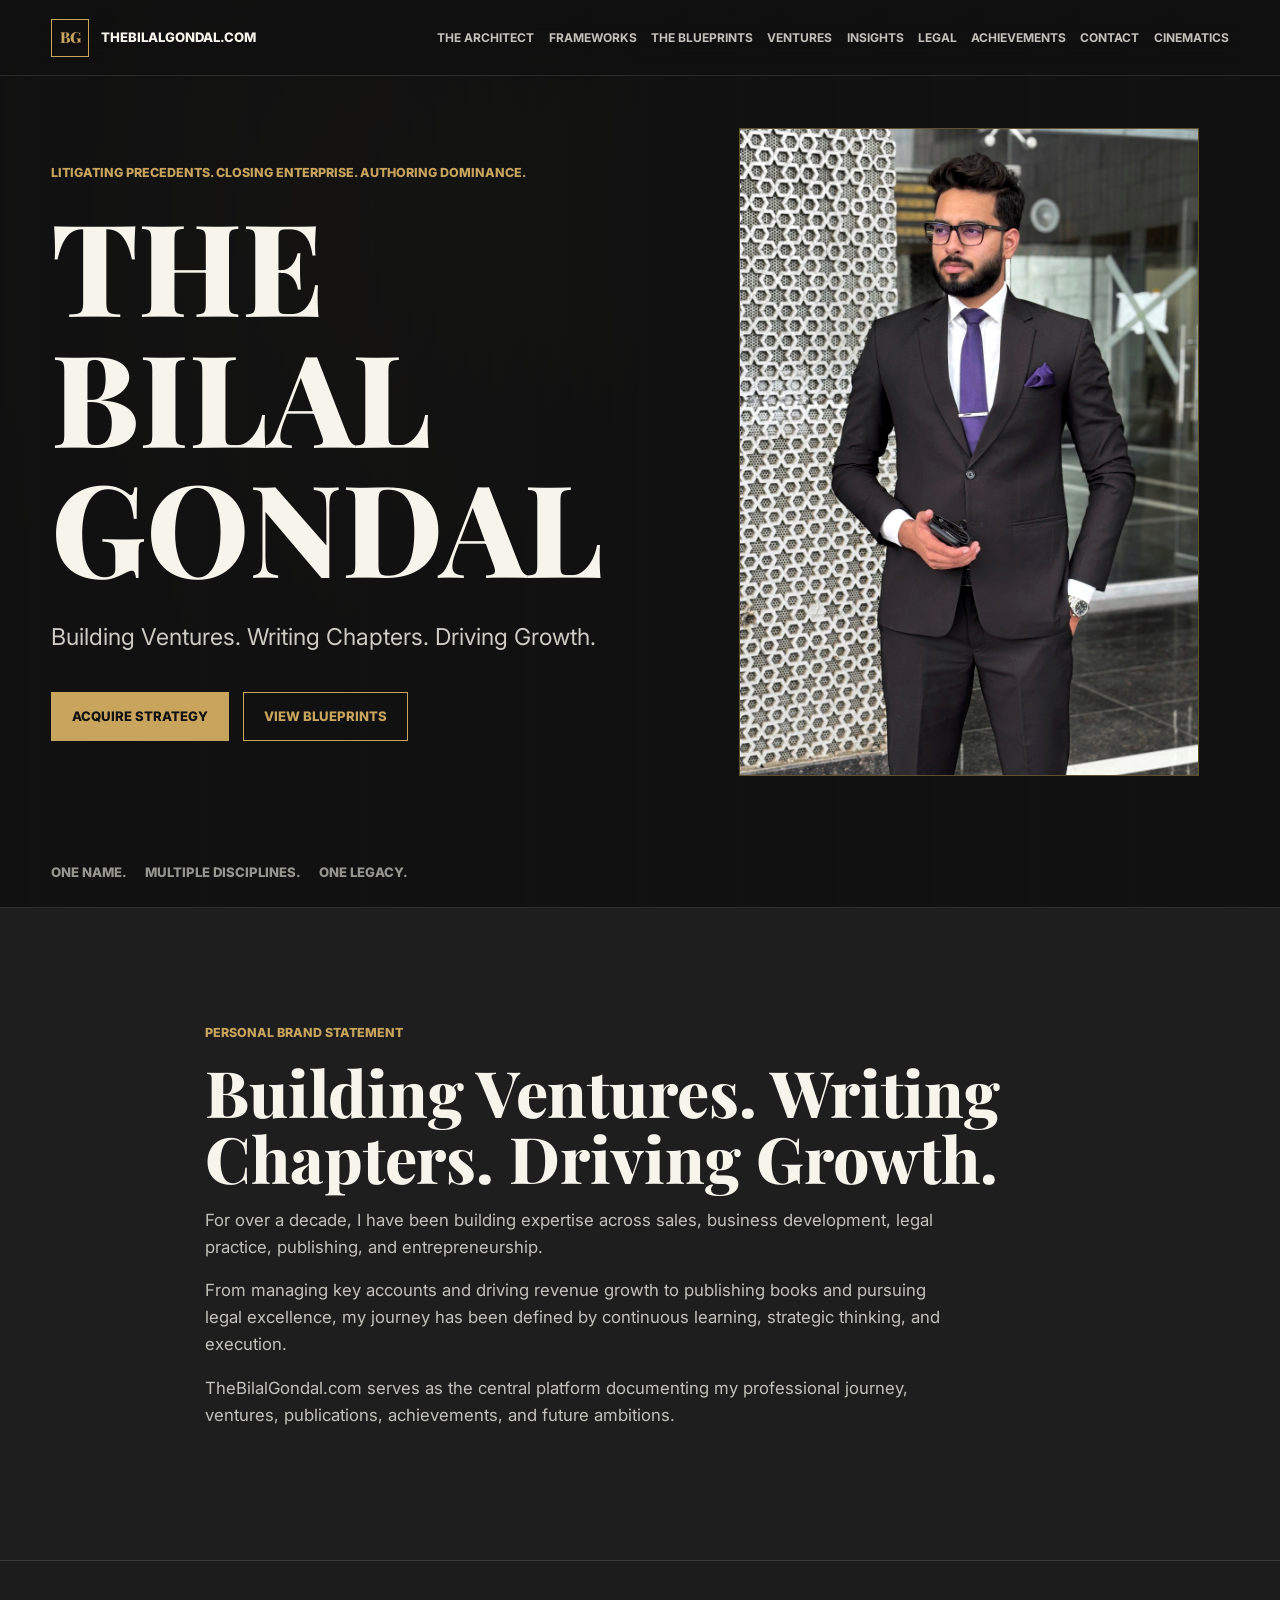
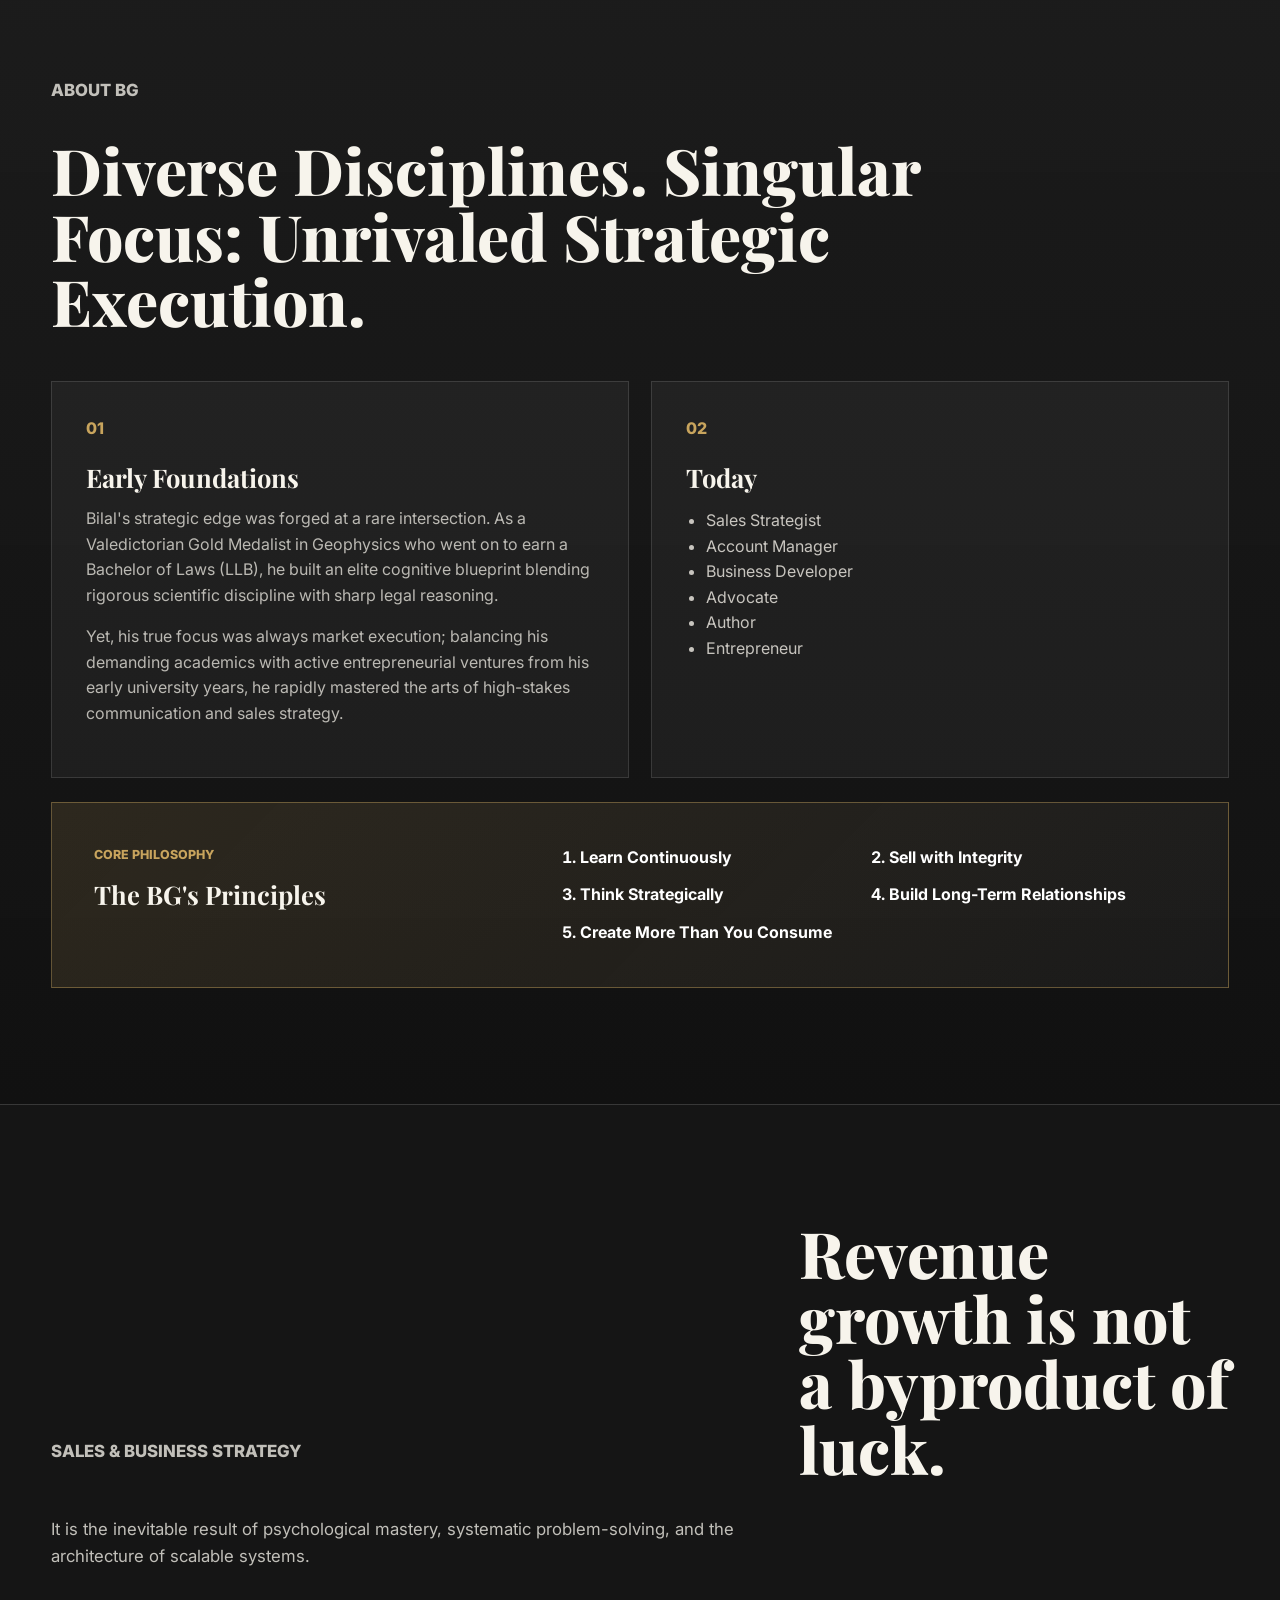
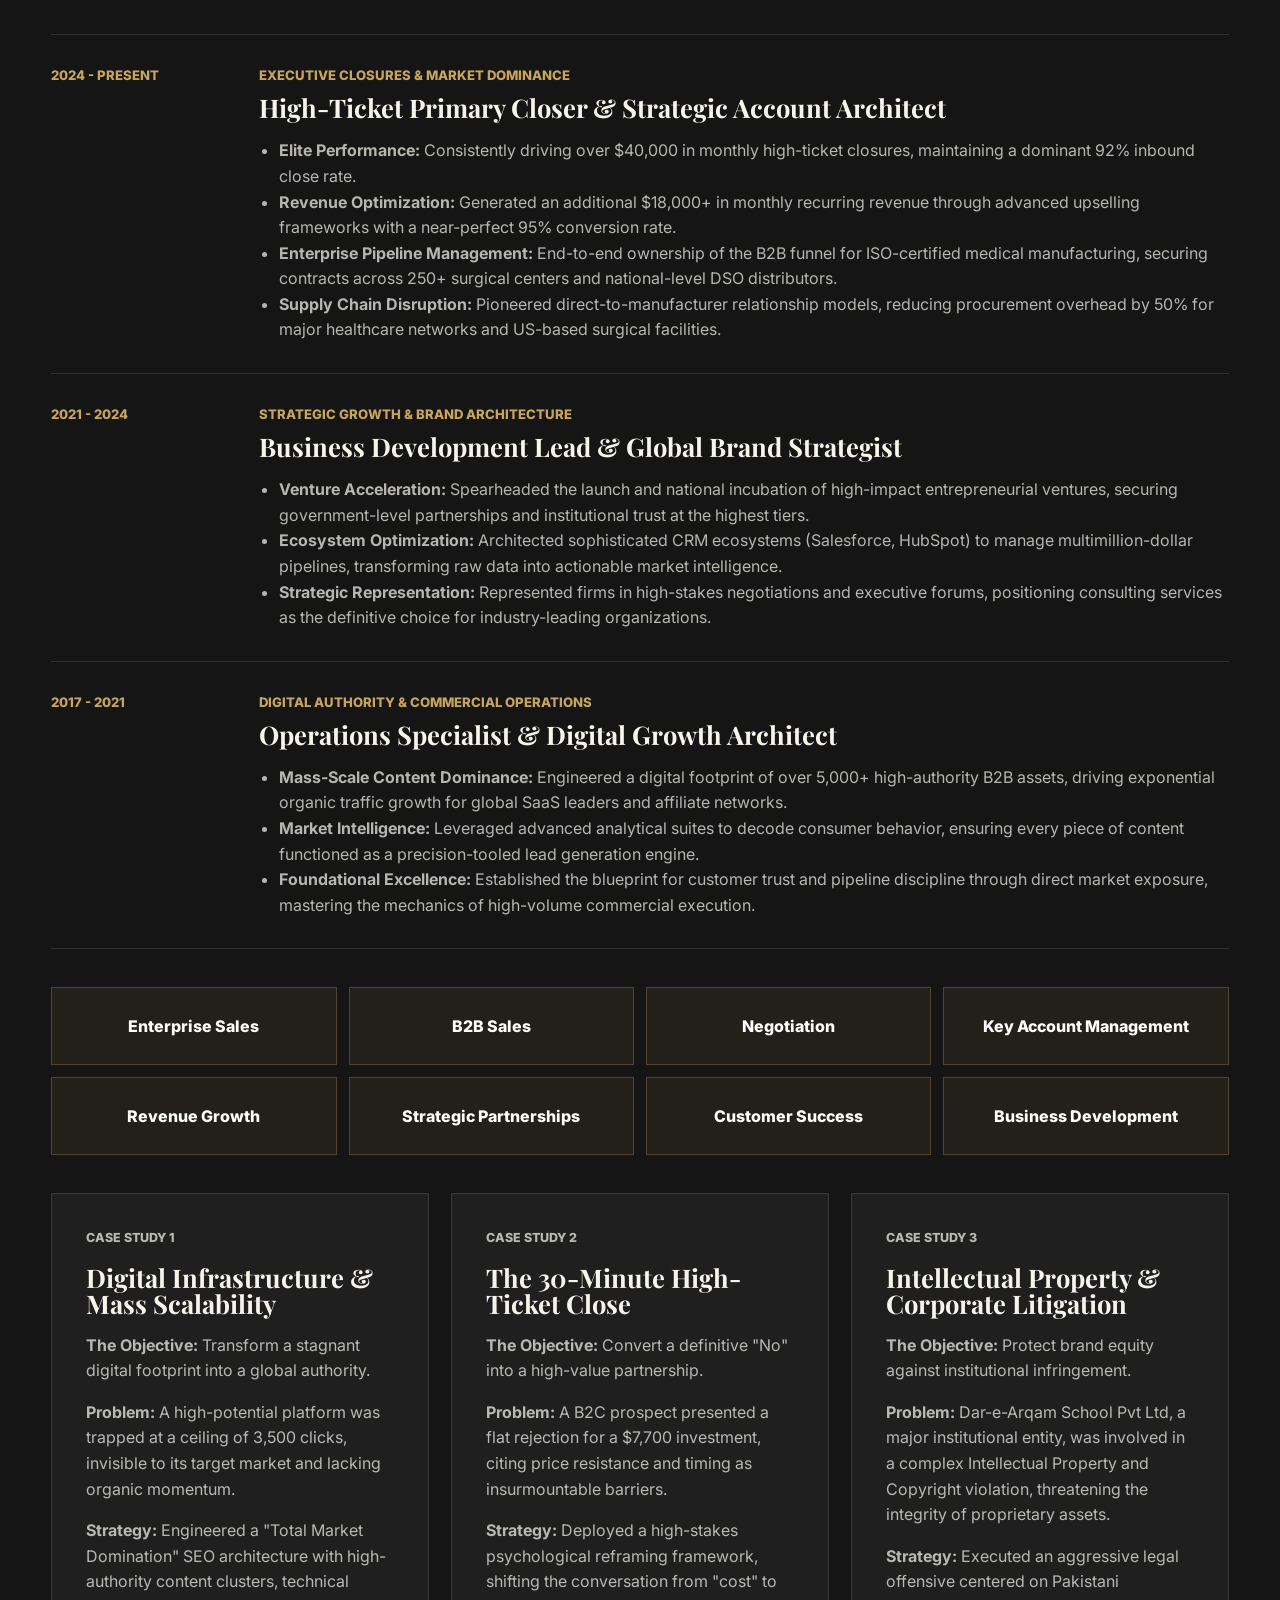
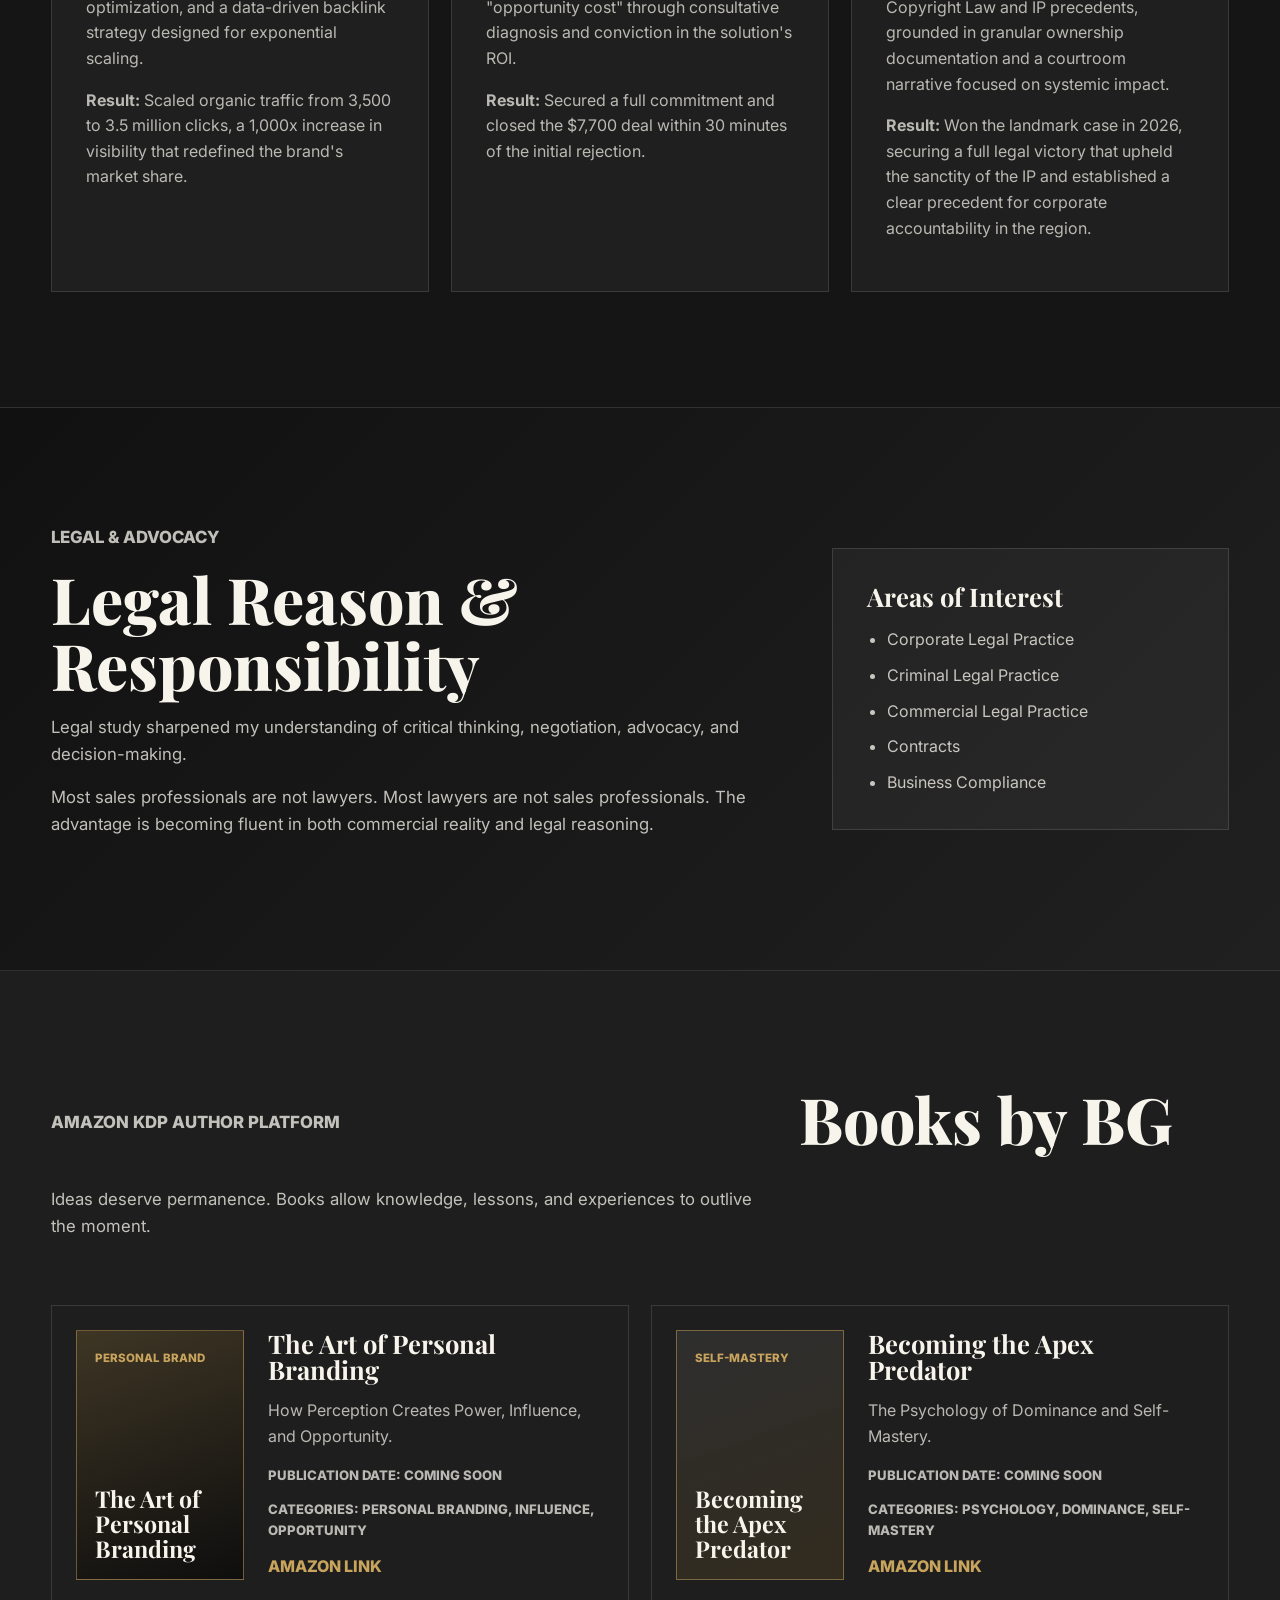
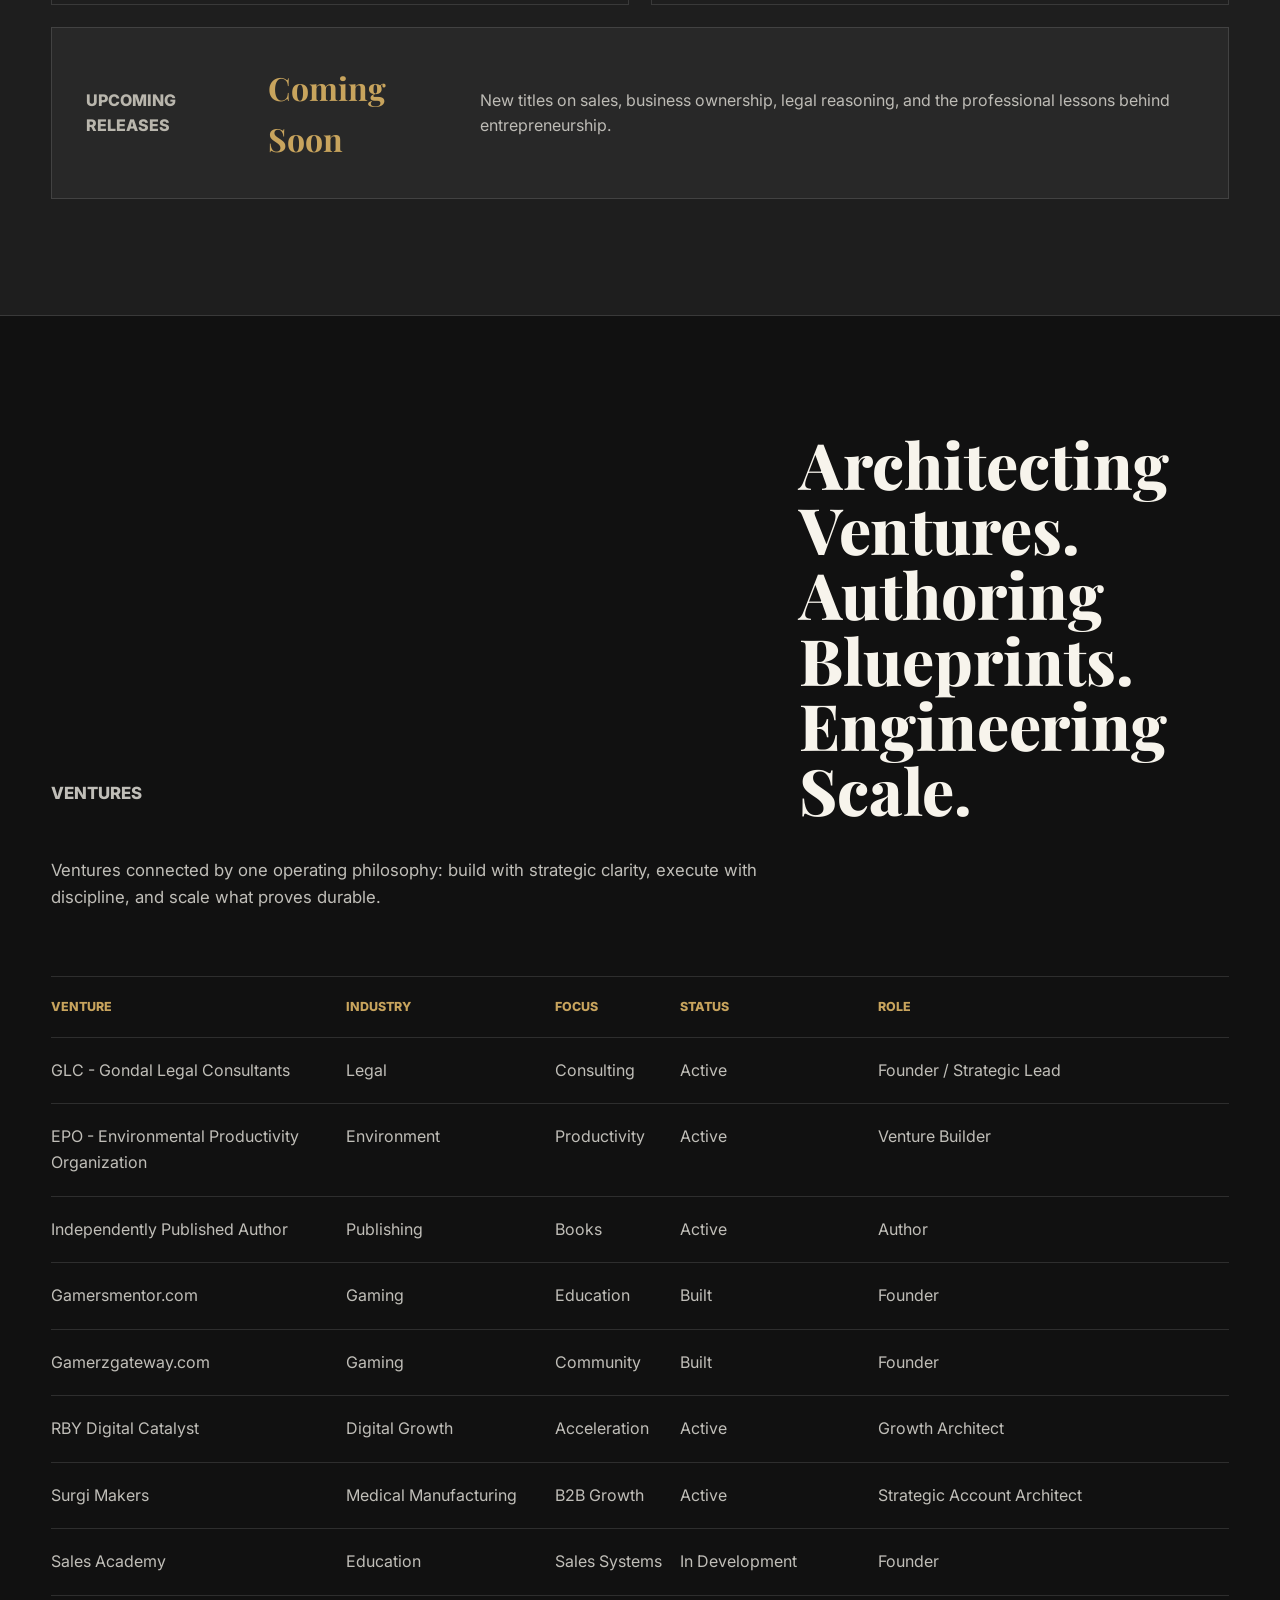
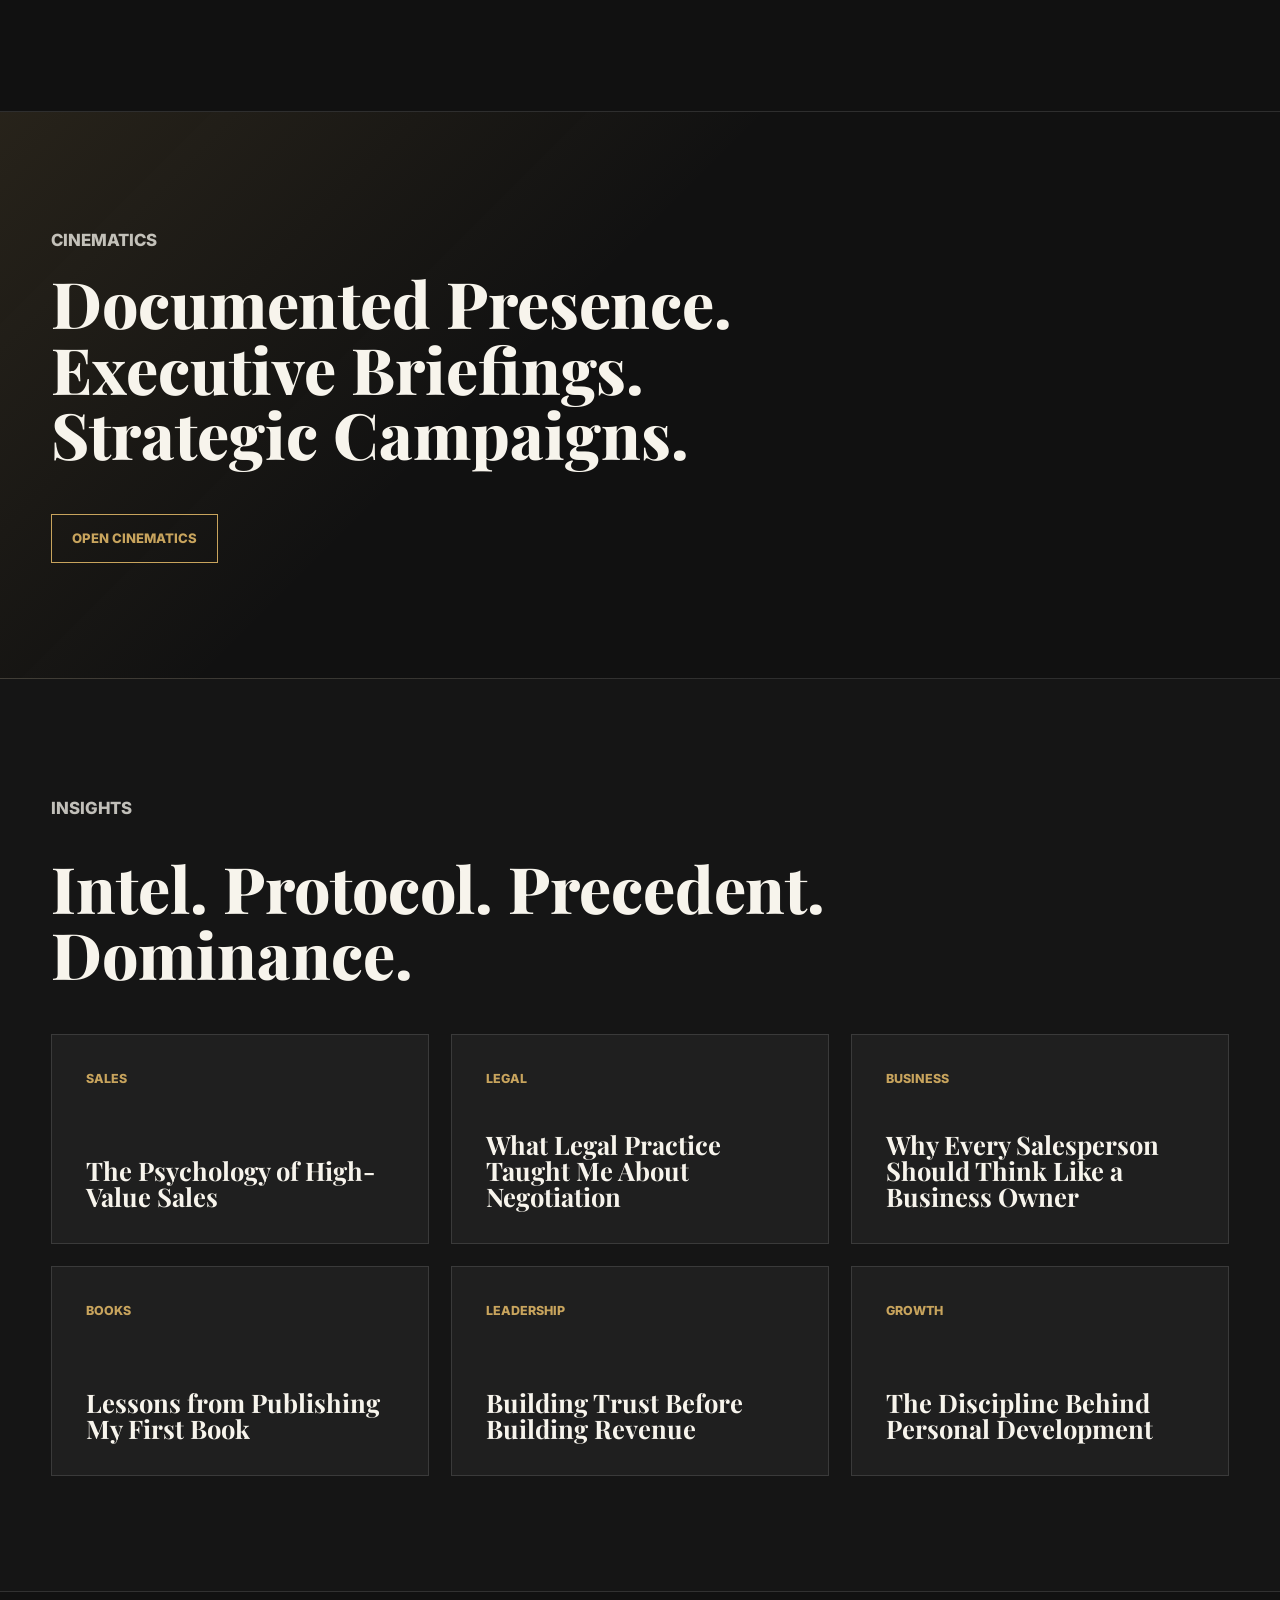
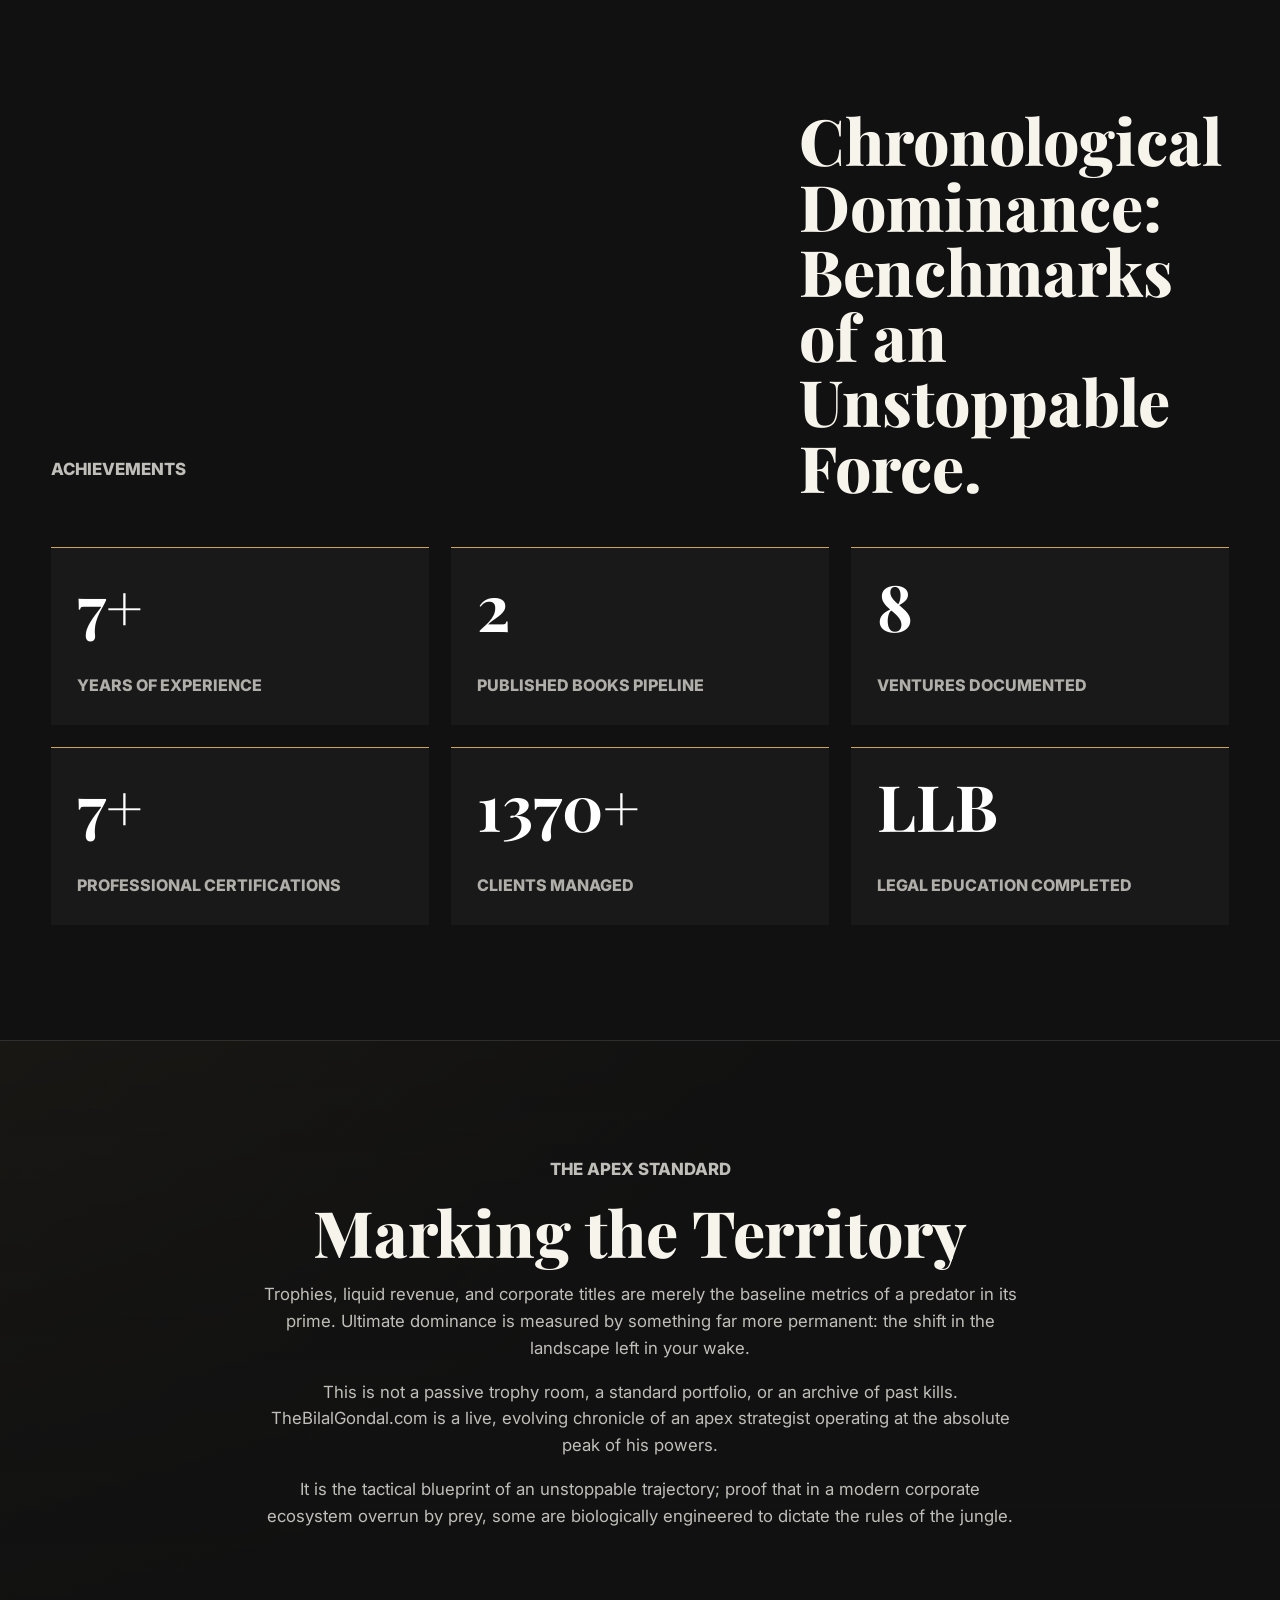
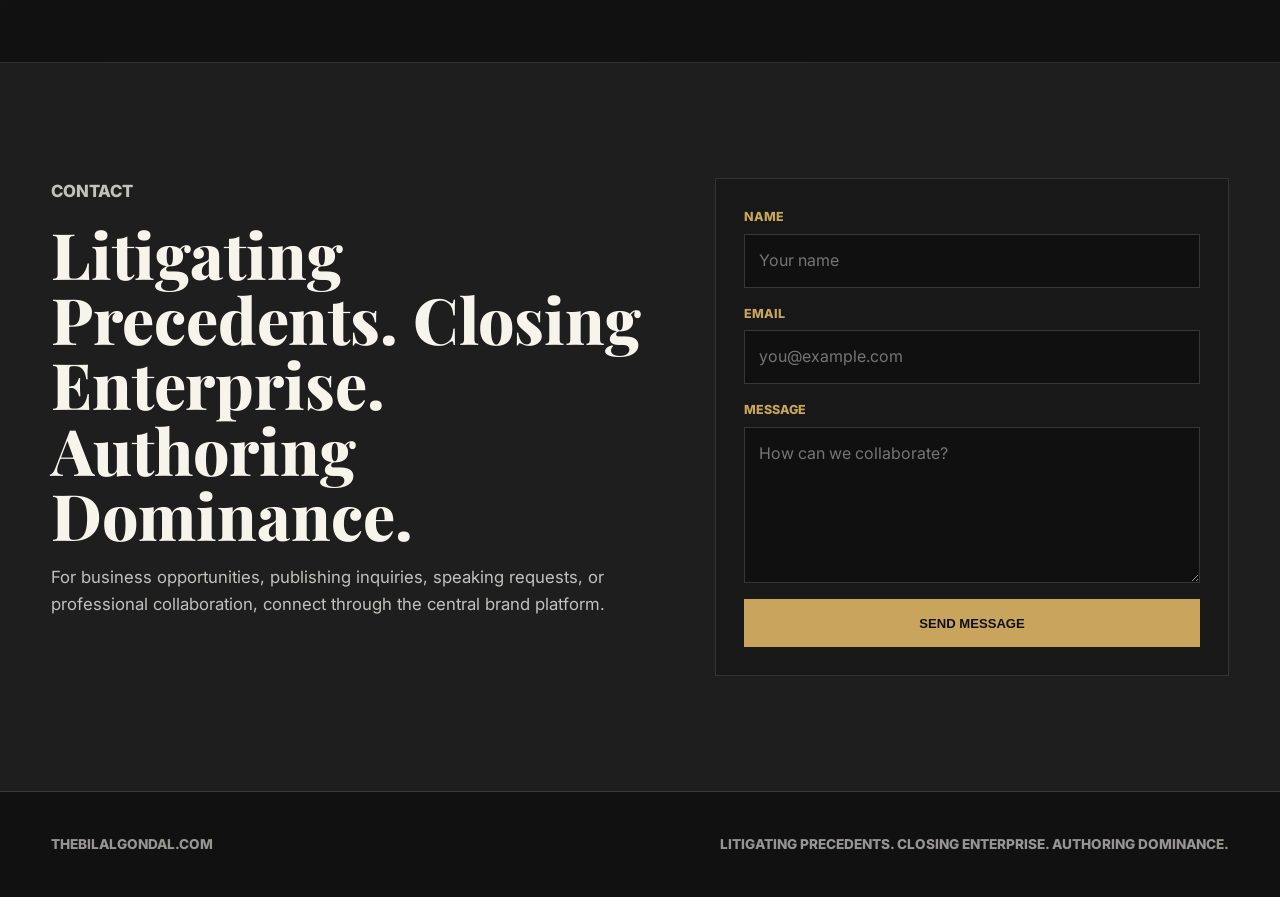
==== commit 370f06b9: "Replace hero portrait with main photo" ====
--- a/index.html
+++ b/index.html
@@ -46,7 +46,7 @@
         </div>
       </div>
       <figure class="hero-portrait" aria-label="Premium black-and-white executive portrait">
-        <img src="assets/bilal-portrait.png" alt="Black-and-white executive portrait for The Bilal Gondal brand">
+        <img src="assets/main-photo.jpg" alt="Executive portrait of Bilal Gondal">
       </figure>
       <div class="hero-signature">
         <span>One Name.</span>
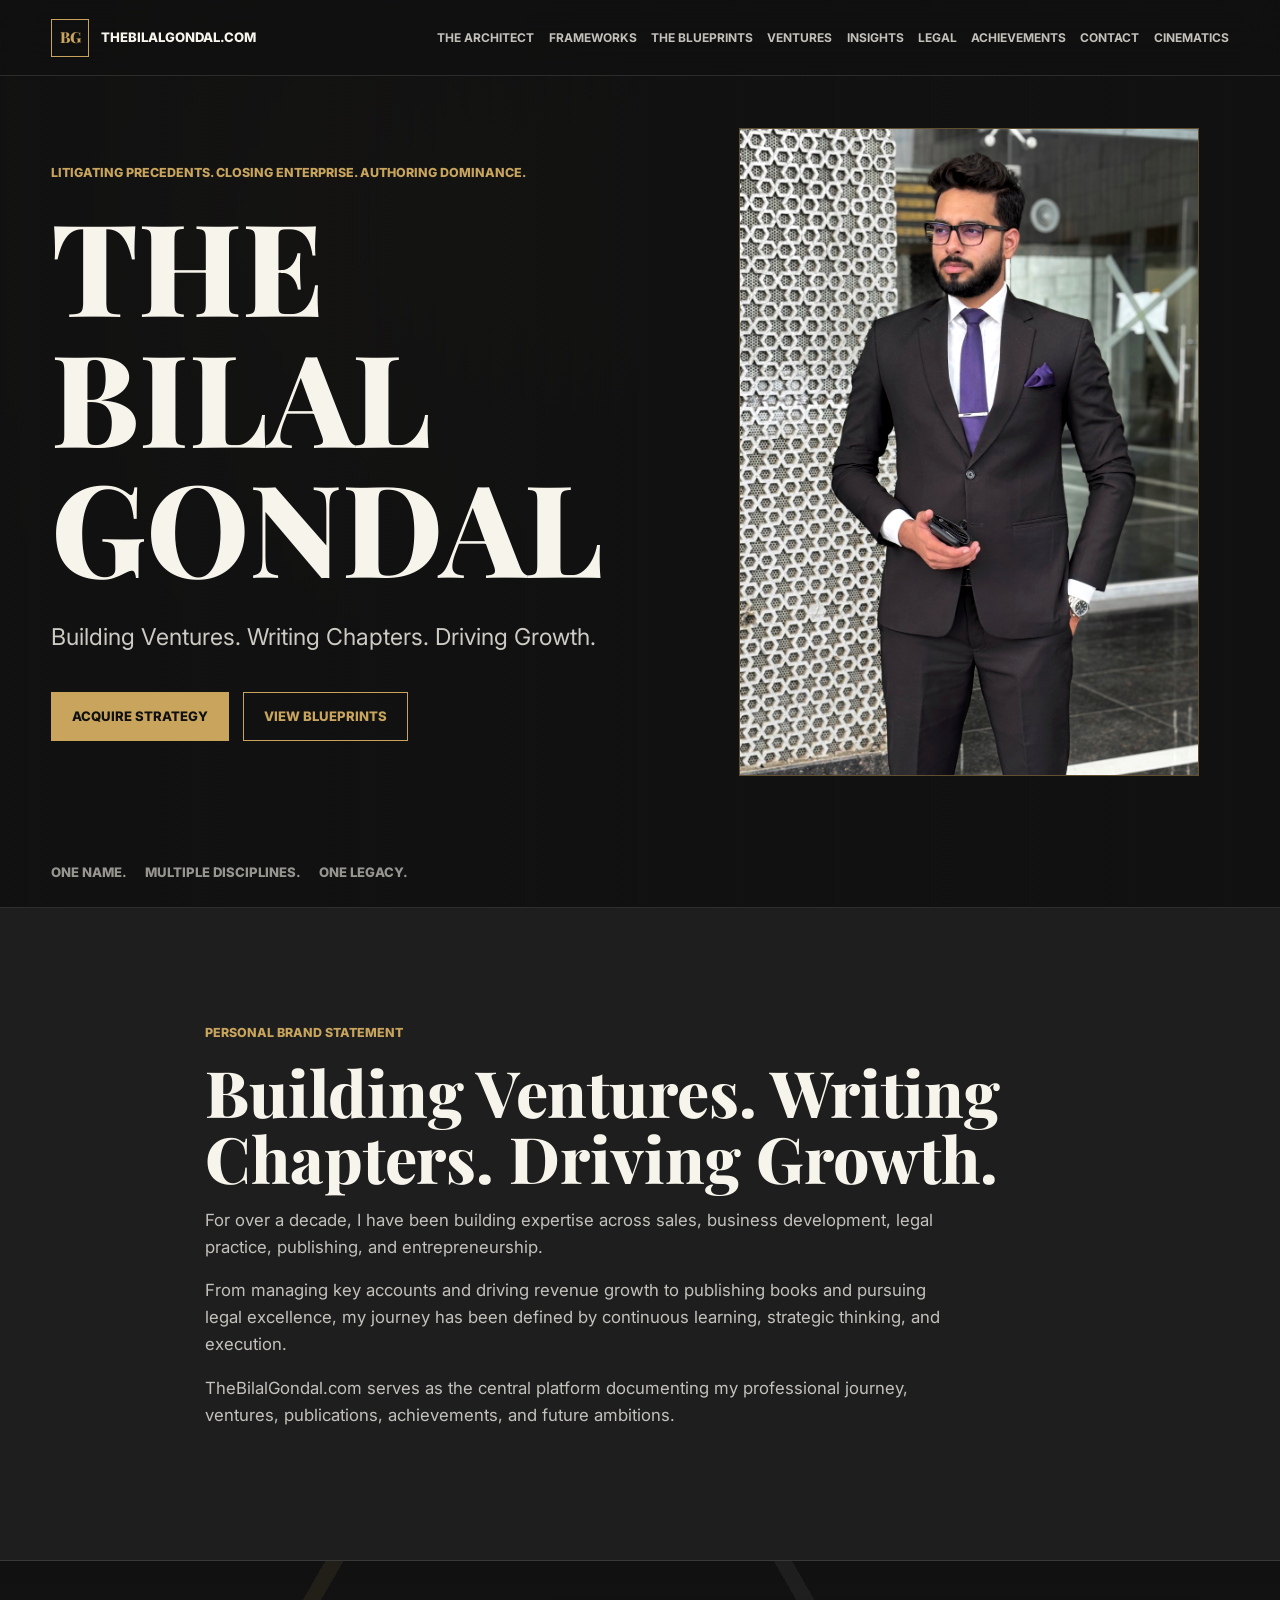
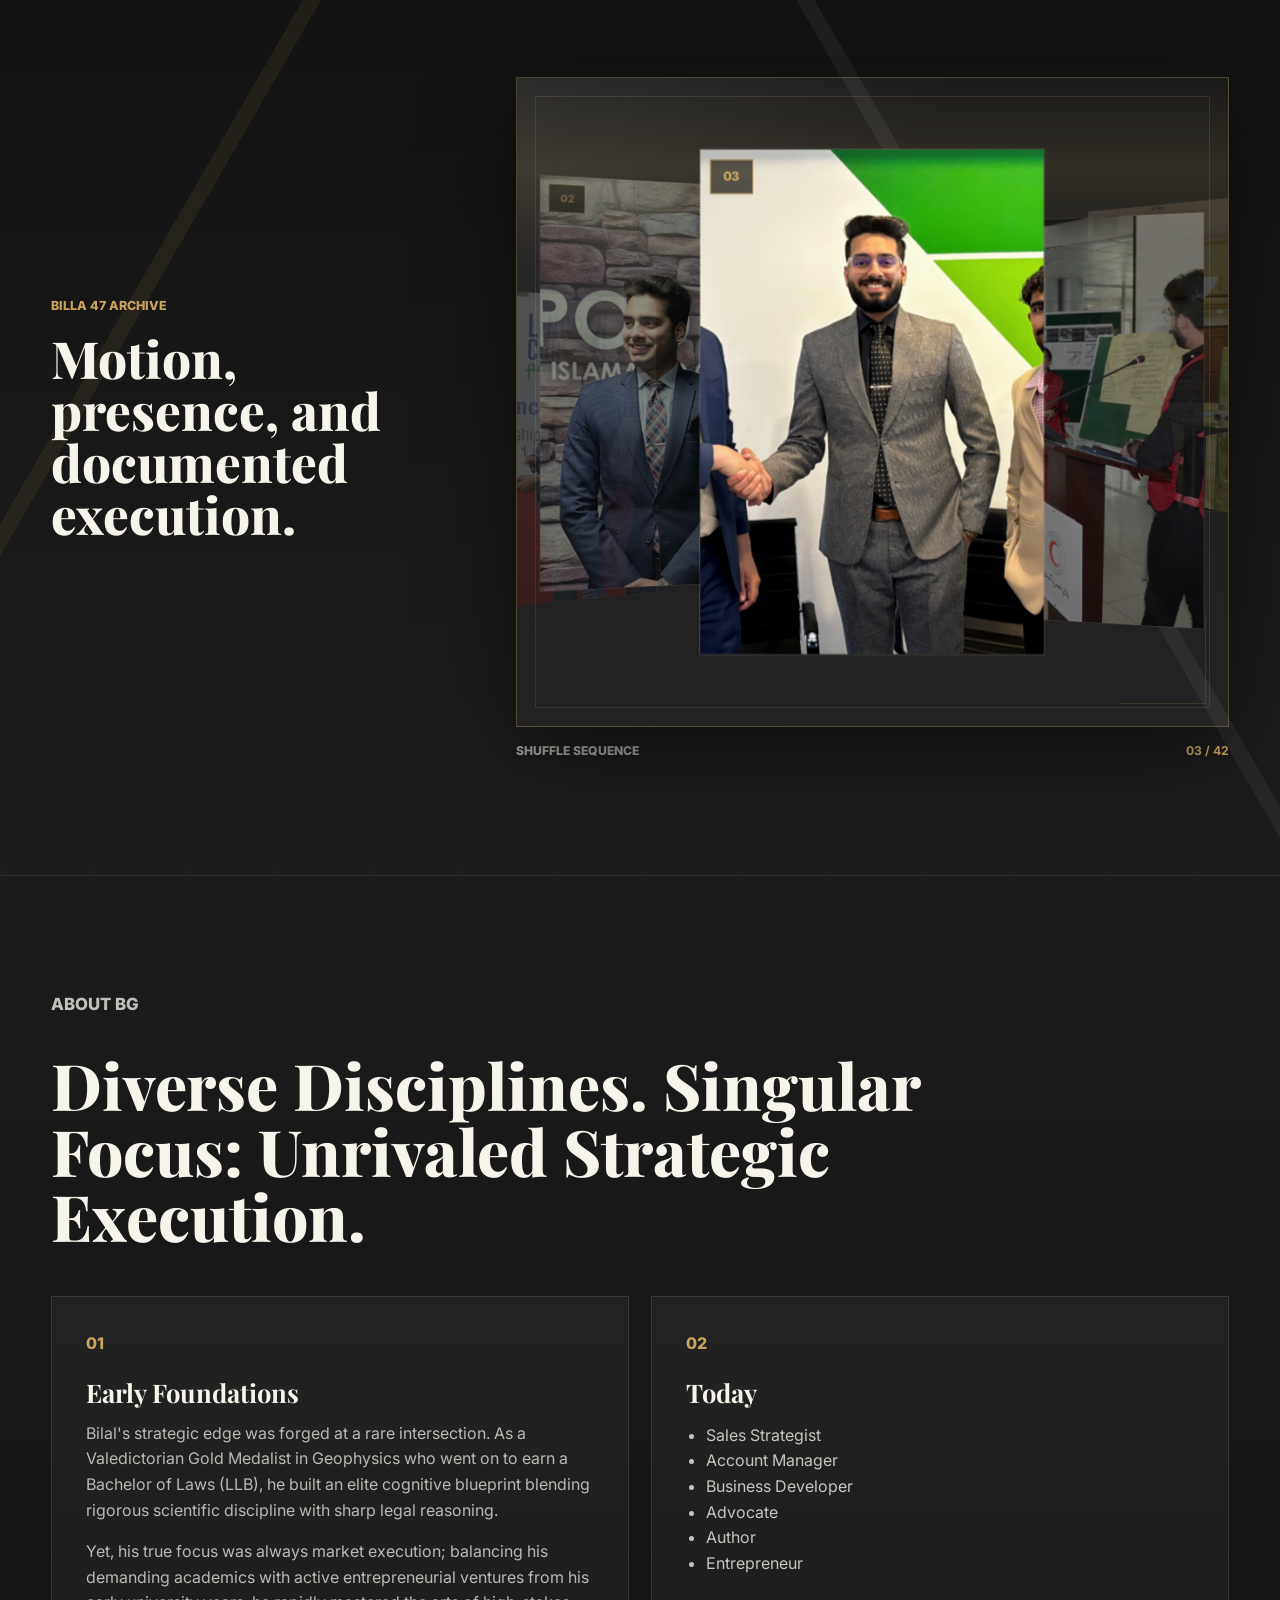
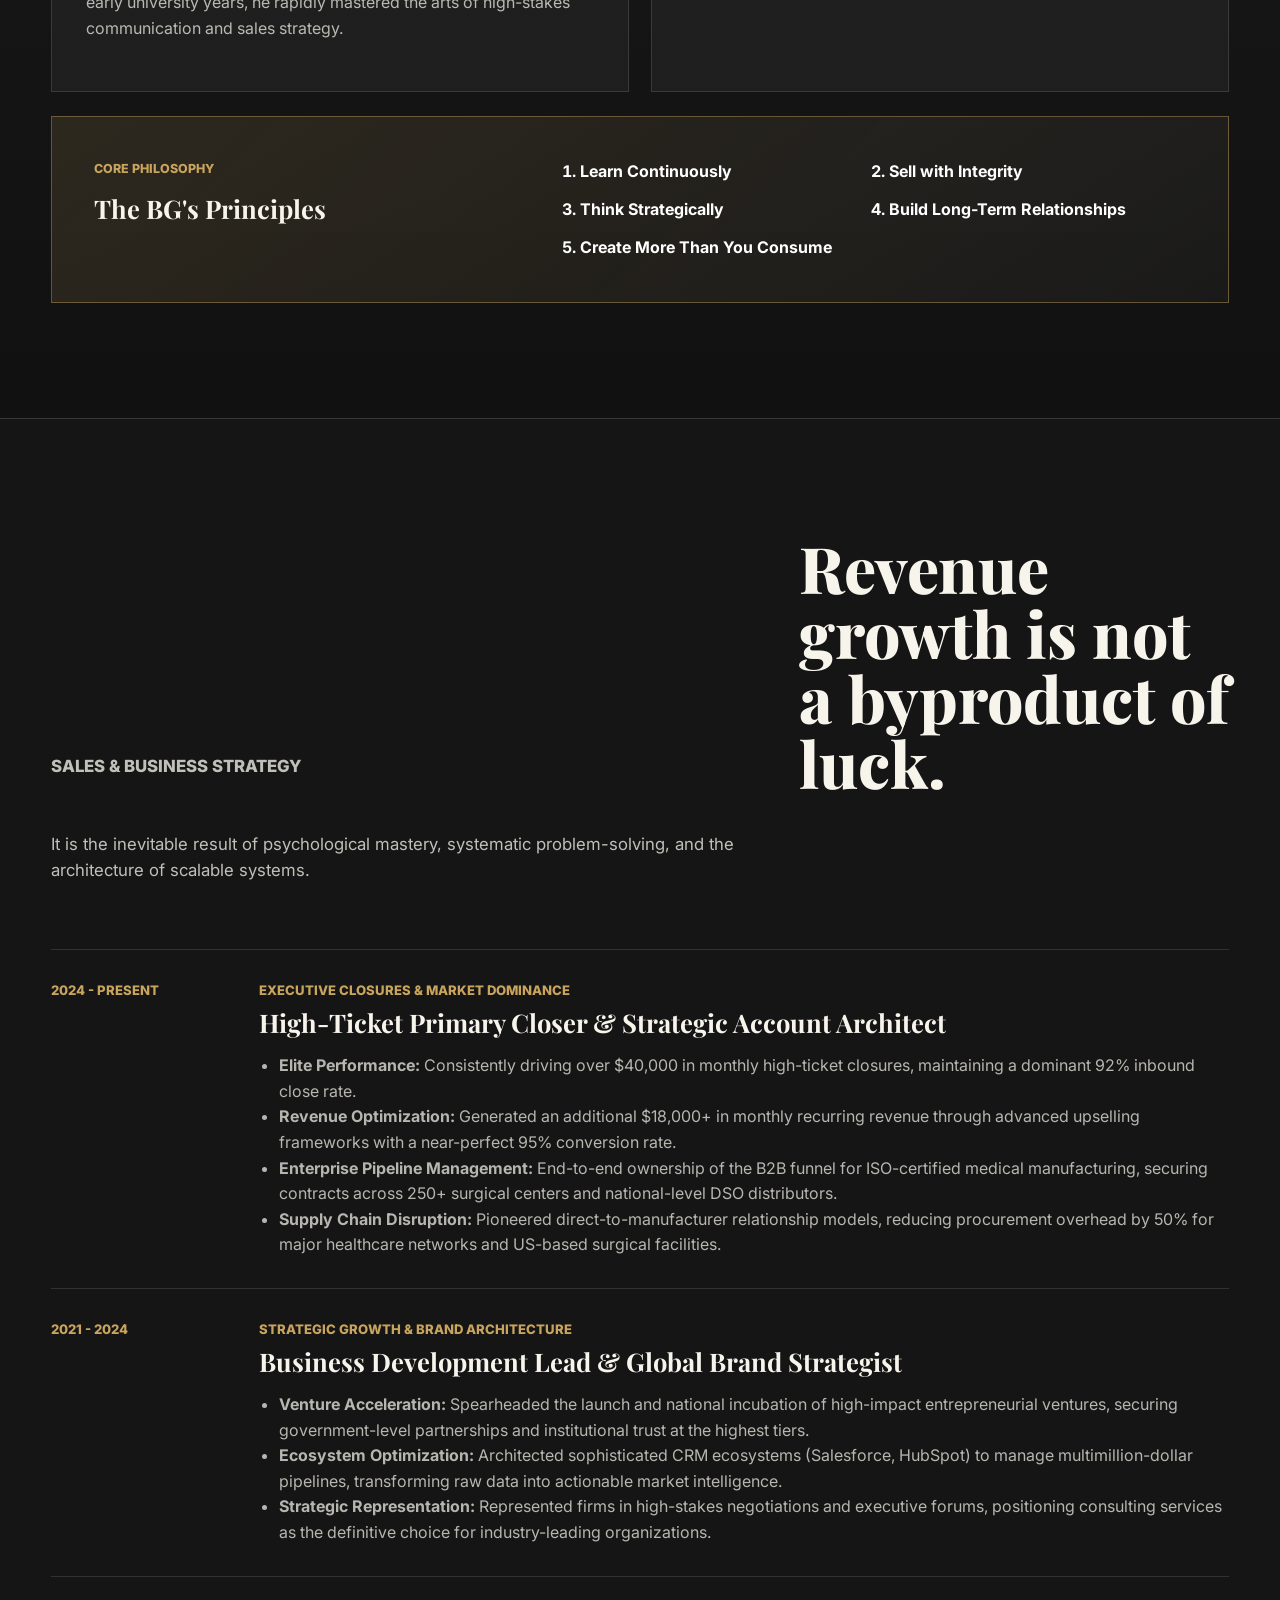
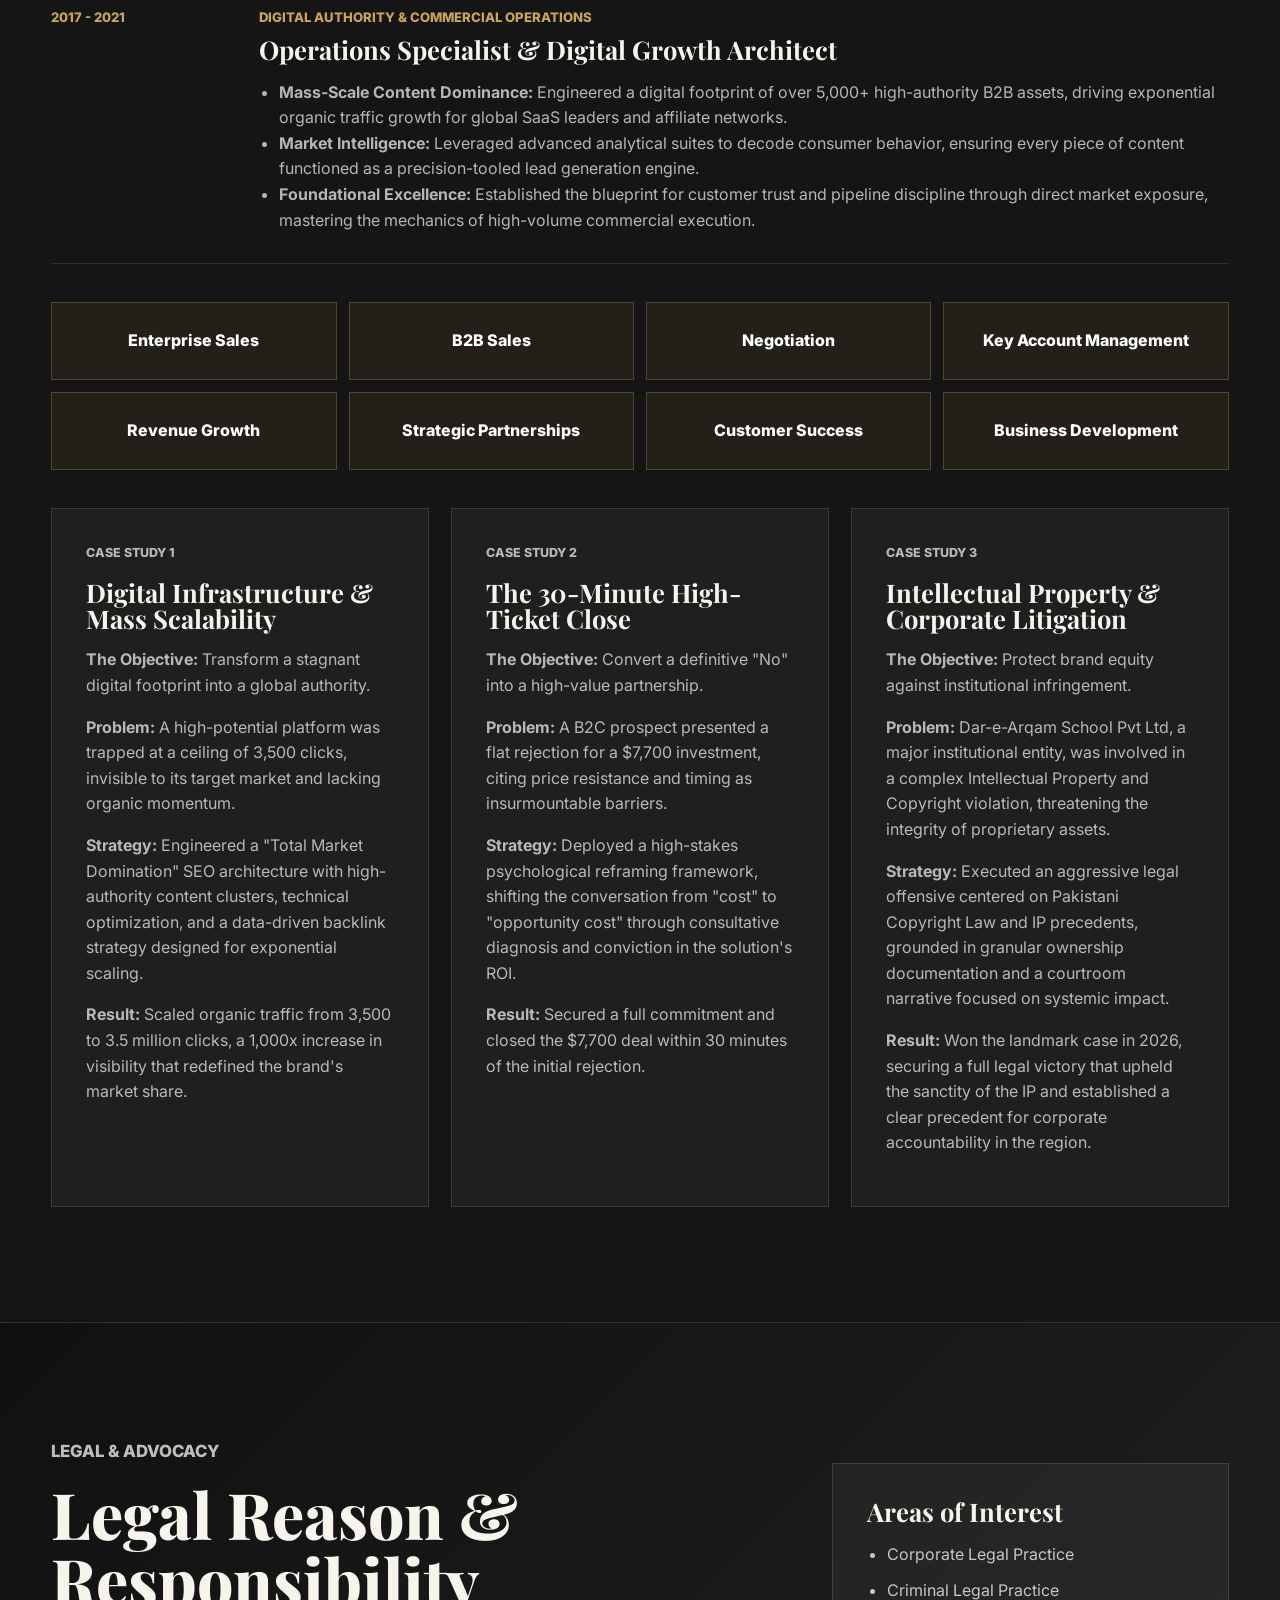
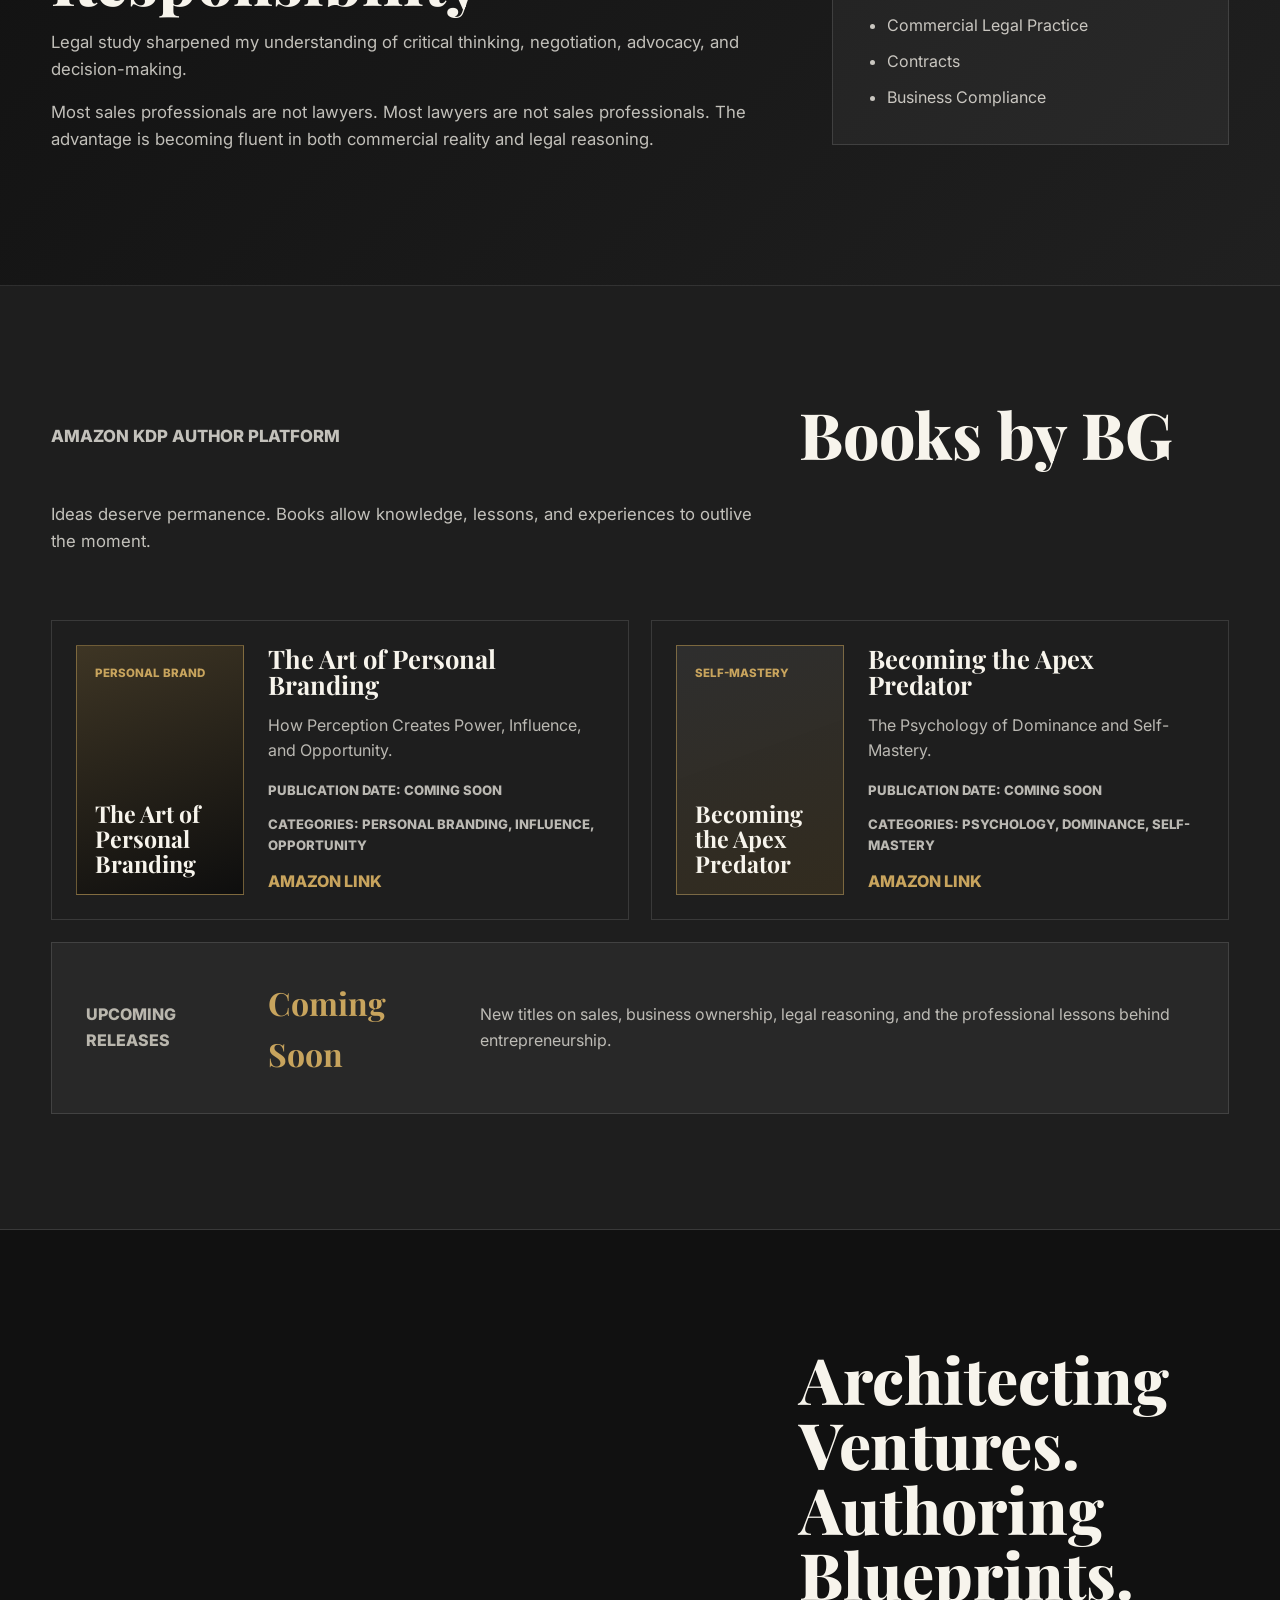
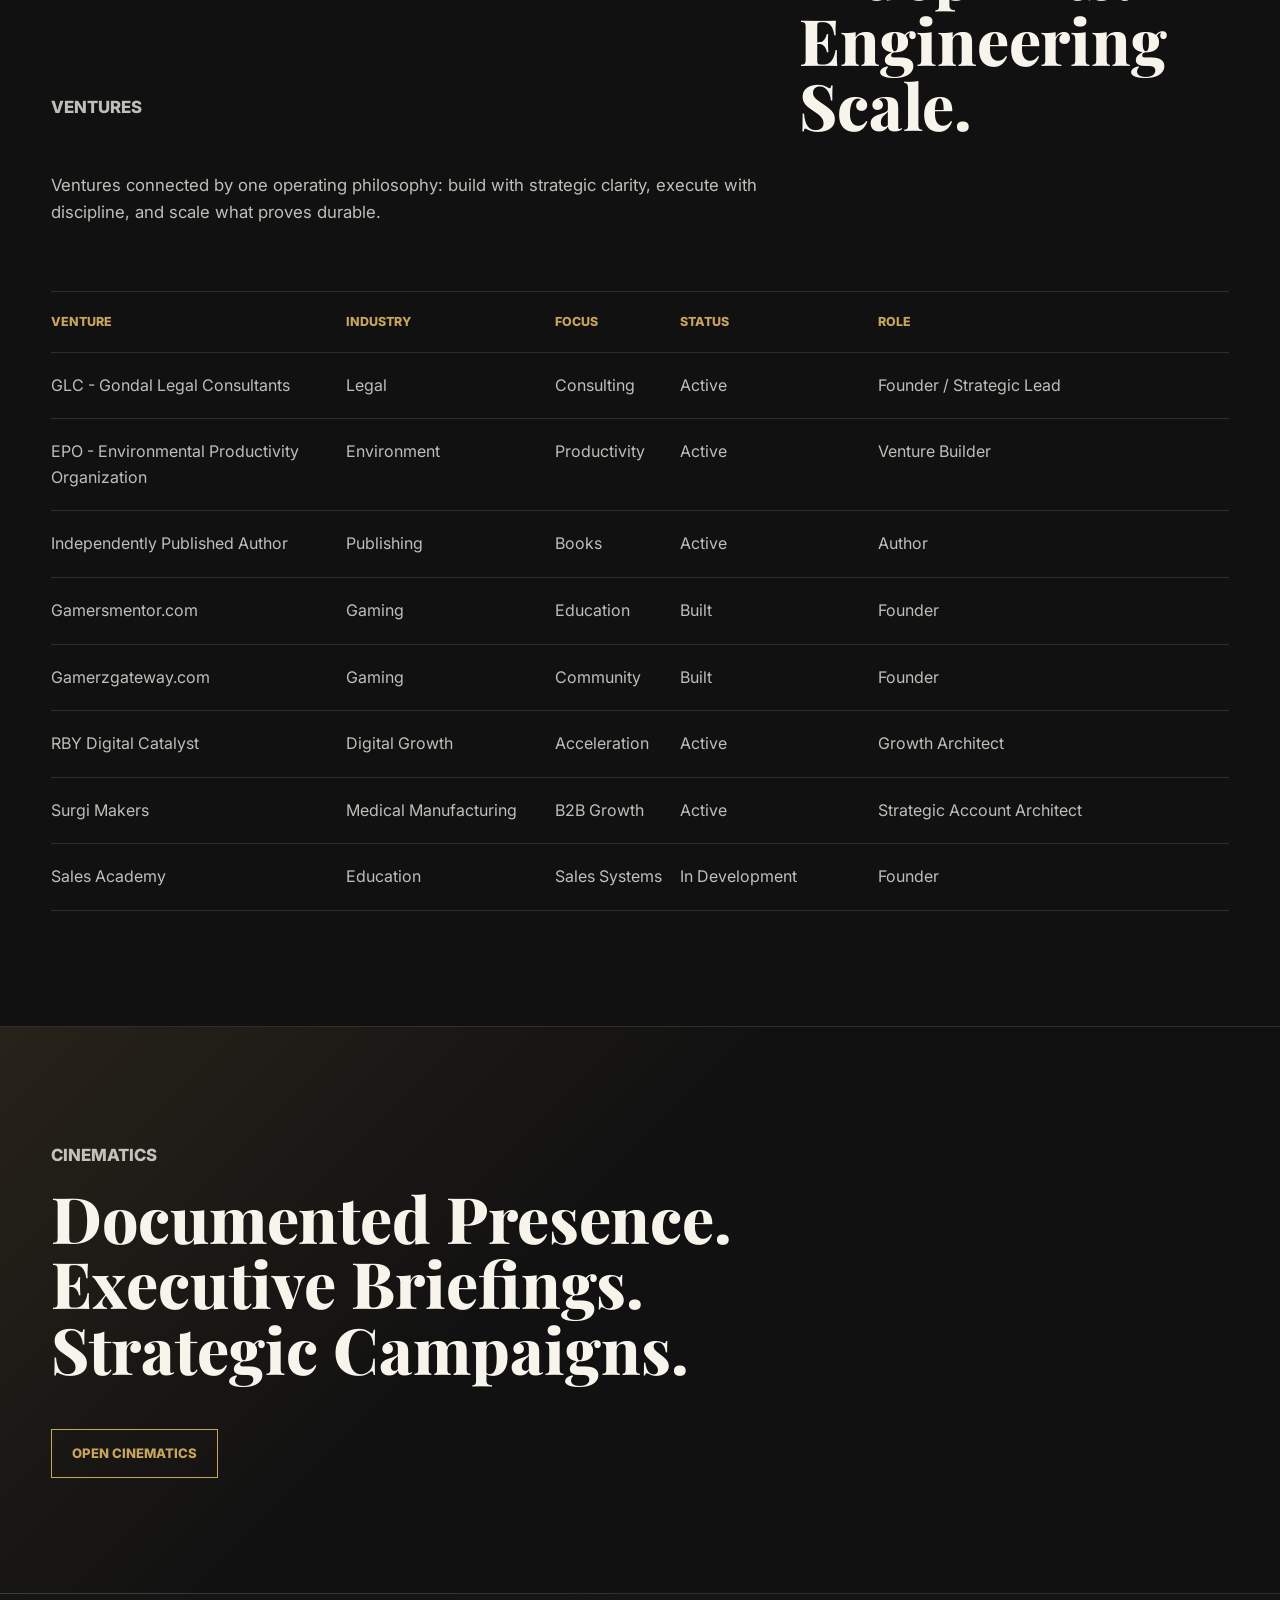
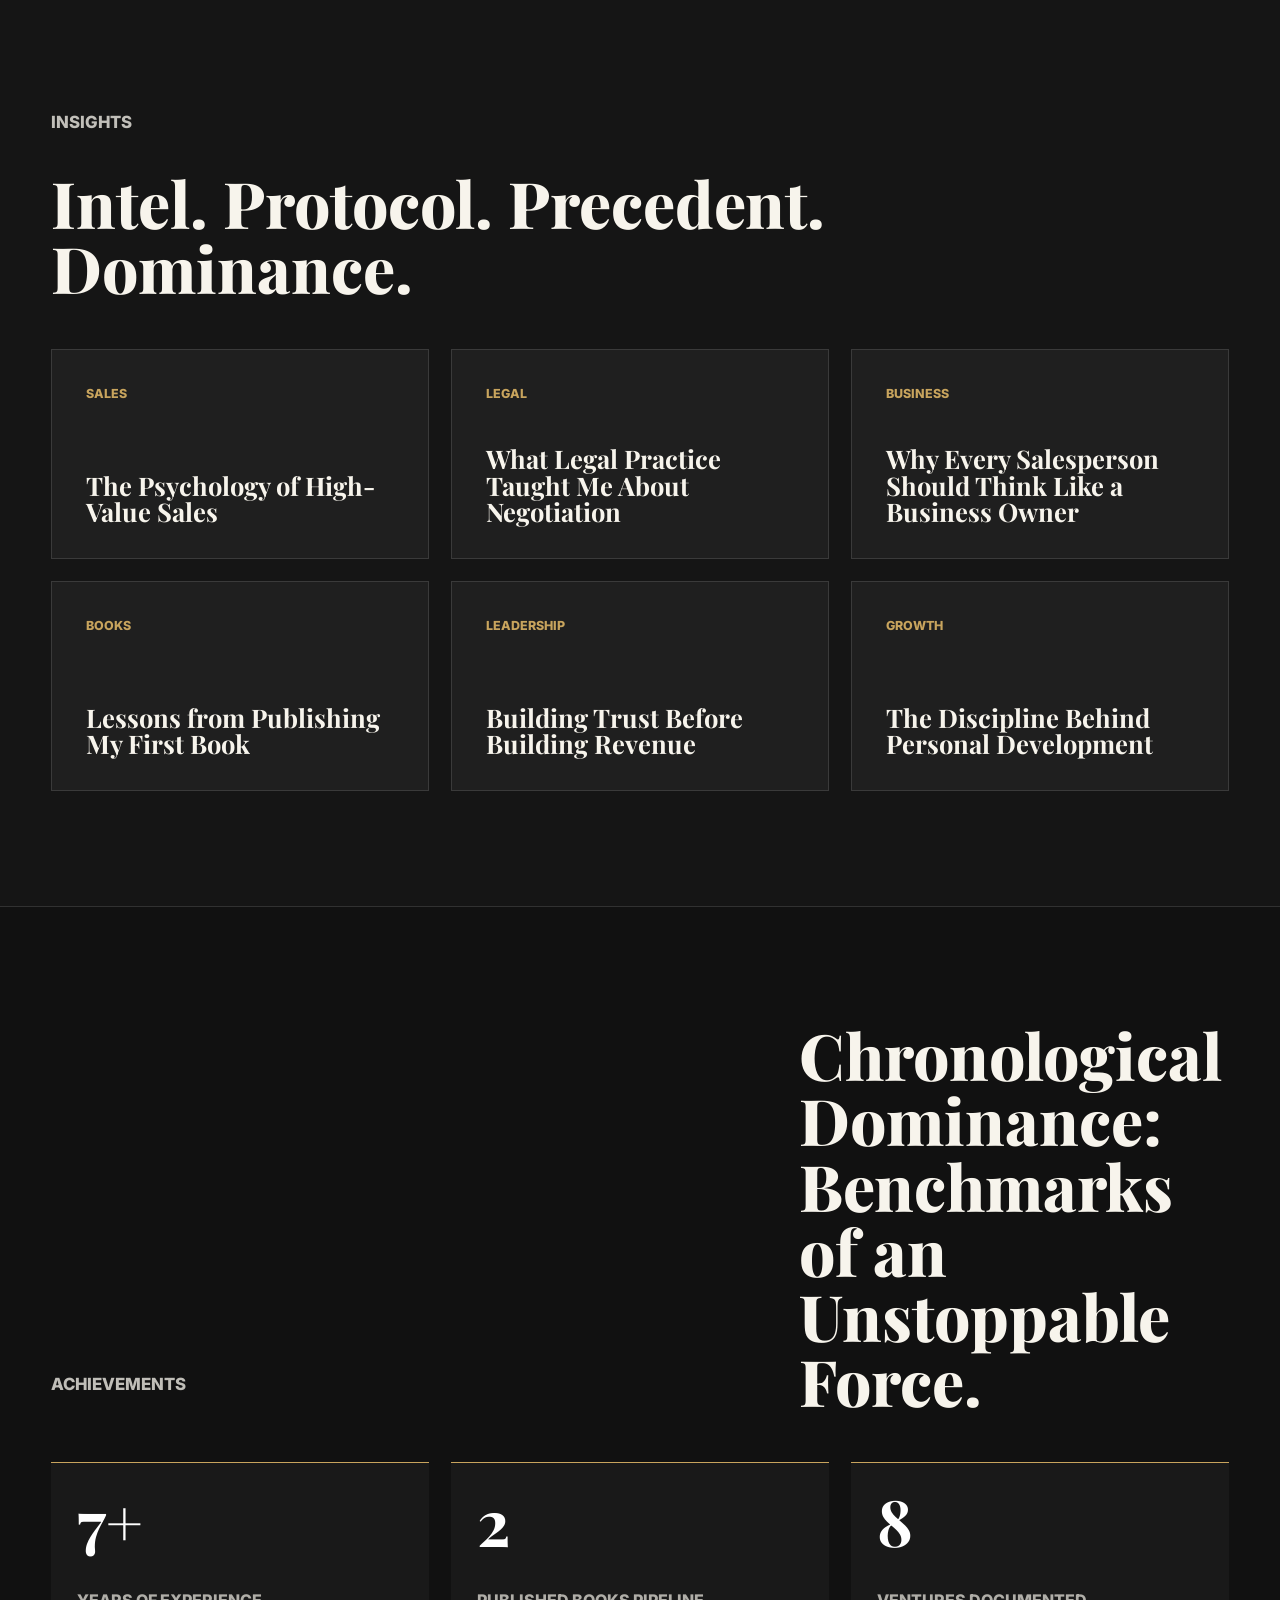
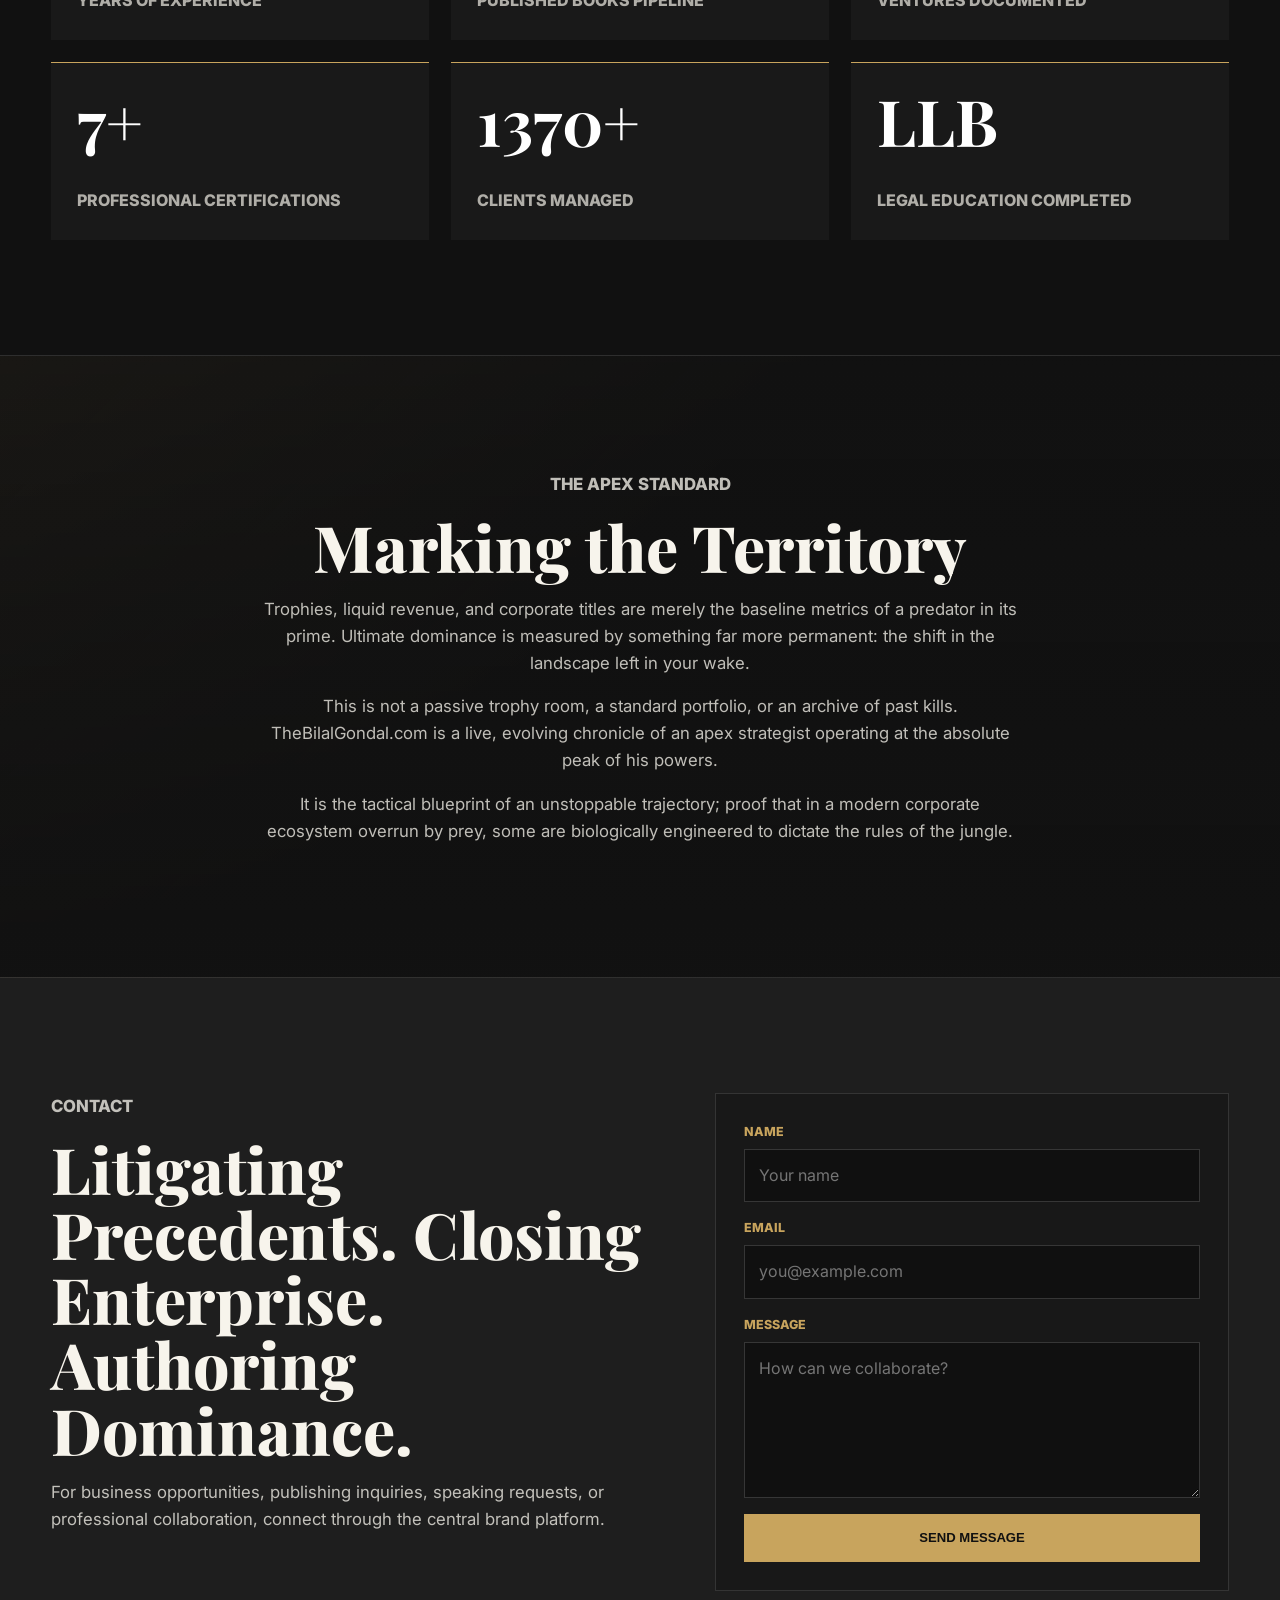
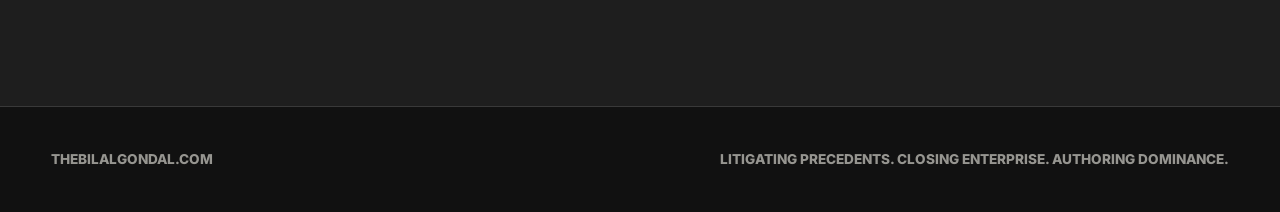
==== commit a2c5b3cf: "Add Billa 47 photo slider and cinematic gallery" ====
--- a/index.html
+++ b/index.html
@@ -8,7 +8,7 @@
   <link rel="preconnect" href="https://fonts.googleapis.com">
   <link rel="preconnect" href="https://fonts.gstatic.com" crossorigin>
   <link href="https://fonts.googleapis.com/css2?family=Inter:wght@400;500;600;700;800&family=Playfair+Display:wght@600;700;800&display=swap" rel="stylesheet">
-  <link rel="stylesheet" href="styles.css?v=2">
+  <link rel="stylesheet" href="styles.css?v=4">
 </head>
 <body>
   <header class="site-header">
@@ -46,7 +46,7 @@
         </div>
       </div>
       <figure class="hero-portrait" aria-label="Premium black-and-white executive portrait">
-        <img src="assets/main-photo.jpg" alt="Executive portrait of Bilal Gondal">
+        <img src="assets/main-photo.jpg?v=3" alt="Executive portrait of Bilal Gondal">
       </figure>
       <div class="hero-signature">
         <span>One Name.</span>
@@ -62,6 +62,25 @@
         <p>For over a decade, I have been building expertise across sales, business development, legal practice, publishing, and entrepreneurship.</p>
         <p>From managing key accounts and driving revenue growth to publishing books and pursuing legal excellence, my journey has been defined by continuous learning, strategic thinking, and execution.</p>
         <p>TheBilalGondal.com serves as the central platform documenting my professional journey, ventures, publications, achievements, and future ambitions.</p>
+      </div>
+    </section>
+
+    <section class="photo-stream section-band" aria-label="Billa 47 photo stream">
+      <div class="section-inner photo-stream-layout">
+        <div class="photo-stream-copy">
+          <p class="section-kicker">Billa 47 Archive</p>
+          <h2>Motion, presence, and documented execution.</h2>
+        </div>
+        <div class="photo-slider" data-photo-slider>
+          <div class="slider-frame">
+            <div class="slider-orbit" data-slider-orbit></div>
+            <div class="slider-scanline"></div>
+          </div>
+          <div class="slider-console">
+            <span>Shuffle Sequence</span>
+            <strong data-slider-count>00 / 42</strong>
+          </div>
+        </div>
       </div>
     </section>
 
--- a/styles.css
+++ b/styles.css
@@ -265,6 +265,182 @@
   background: var(--charcoal);
 }
 
+.photo-stream {
+  overflow: hidden;
+  background:
+    linear-gradient(180deg, rgba(17, 17, 17, 0.95), rgba(30, 30, 30, 0.94)),
+    repeating-linear-gradient(90deg, rgba(200, 164, 93, 0.06) 0 1px, transparent 1px 92px);
+}
+
+.photo-stream:before {
+  content: "";
+  position: absolute;
+  inset: 0;
+  background:
+    linear-gradient(120deg, transparent 0 18%, rgba(200, 164, 93, 0.09) 18% 19%, transparent 19% 100%),
+    linear-gradient(60deg, transparent 0 72%, rgba(255, 255, 255, 0.055) 72% 73%, transparent 73% 100%);
+  pointer-events: none;
+}
+
+.photo-stream-layout {
+  position: relative;
+  z-index: 1;
+  display: grid;
+  grid-template-columns: minmax(250px, 0.72fr) minmax(0, 1.28fr);
+  align-items: center;
+  gap: clamp(32px, 5vw, 72px);
+}
+
+.photo-stream-copy h2 {
+  font-size: clamp(2.25rem, 4vw, 4.7rem);
+}
+
+.photo-slider {
+  position: relative;
+  min-width: 0;
+}
+
+.slider-frame {
+  position: relative;
+  min-height: clamp(460px, 56vw, 650px);
+  border: 1px solid rgba(200, 164, 93, 0.3);
+  background:
+    linear-gradient(135deg, rgba(255, 255, 255, 0.08), transparent 34%),
+    rgba(255, 255, 255, 0.035);
+  box-shadow: 0 30px 90px rgba(0, 0, 0, 0.45);
+  overflow: hidden;
+}
+
+.slider-frame:before,
+.slider-frame:after {
+  content: "";
+  position: absolute;
+  inset: 18px;
+  border: 1px solid rgba(200, 164, 93, 0.16);
+  pointer-events: none;
+  z-index: 3;
+}
+
+.slider-frame:after {
+  inset: auto 22px 22px auto;
+  width: 86px;
+  height: 86px;
+  border-left: 0;
+  border-top: 0;
+}
+
+.slider-orbit {
+  position: absolute;
+  inset: 0;
+  perspective: 1400px;
+}
+
+.slider-photo {
+  position: absolute;
+  left: 50%;
+  top: 50%;
+  width: min(42vw, 320px);
+  aspect-ratio: 3 / 4.4;
+  margin: 0;
+  opacity: 0;
+  transform: translate(-50%, -50%) scale(0.72) rotateY(24deg);
+  transition: opacity 600ms ease, transform 700ms ease, filter 700ms ease;
+  filter: saturate(0.75) contrast(1.12) brightness(0.62);
+  will-change: transform, opacity;
+}
+
+.slider-photo:before {
+  content: attr(data-index);
+  position: absolute;
+  top: 10px;
+  left: 10px;
+  z-index: 2;
+  display: grid;
+  place-items: center;
+  width: 38px;
+  height: 30px;
+  border: 1px solid rgba(200, 164, 93, 0.7);
+  background: rgba(17, 17, 17, 0.72);
+  color: var(--gold);
+  font-size: 0.72rem;
+  font-weight: 800;
+}
+
+.slider-photo img {
+  width: 100%;
+  height: 100%;
+  object-fit: cover;
+  border: 1px solid rgba(247, 244, 236, 0.16);
+}
+
+.slider-photo.is-active {
+  z-index: 5;
+  opacity: 1;
+  transform: translate(-50%, -50%) scale(1.08) rotateY(0deg);
+  filter: saturate(0.95) contrast(1.08) brightness(0.98);
+}
+
+.slider-photo.is-next {
+  z-index: 4;
+  opacity: 0.74;
+  transform: translate(calc(-50% + 190px), calc(-50% + 18px)) scale(0.86) rotateY(-18deg);
+}
+
+.slider-photo.is-prev {
+  z-index: 4;
+  opacity: 0.74;
+  transform: translate(calc(-50% - 190px), calc(-50% - 18px)) scale(0.86) rotateY(18deg);
+}
+
+.slider-photo.is-far-next {
+  z-index: 3;
+  opacity: 0.36;
+  transform: translate(calc(-50% + 320px), calc(-50% - 46px)) scale(0.66) rotateY(-28deg);
+}
+
+.slider-photo.is-far-prev {
+  z-index: 3;
+  opacity: 0.36;
+  transform: translate(calc(-50% - 320px), calc(-50% + 46px)) scale(0.66) rotateY(28deg);
+}
+
+.slider-scanline {
+  position: absolute;
+  inset: 0;
+  z-index: 6;
+  height: 28%;
+  background: linear-gradient(180deg, transparent, rgba(200, 164, 93, 0.13), transparent);
+  animation: scanline 4.8s linear infinite;
+  pointer-events: none;
+  mix-blend-mode: screen;
+}
+
+.slider-console {
+  display: flex;
+  align-items: center;
+  justify-content: space-between;
+  gap: 18px;
+  margin-top: 14px;
+  color: rgba(247, 244, 236, 0.62);
+  font-size: 0.76rem;
+  font-weight: 800;
+  text-transform: uppercase;
+}
+
+.slider-console strong {
+  color: var(--gold);
+}
+
+@keyframes scanline {
+  0% {
+    transform: translateY(-110%);
+  }
+
+  100% {
+    transform: translateY(370%);
+  }
+}
+
 .statement p:not(.section-kicker),
 .section-heading p,
 .law-layout p,
@@ -653,6 +829,88 @@
 .media-item h3 {
   margin-top: 16px;
   overflow-wrap: anywhere;
+}
+
+.cinematic-gallery-section {
+  background:
+    linear-gradient(180deg, rgba(17, 17, 17, 0.98), rgba(30, 30, 30, 0.92)),
+    repeating-linear-gradient(0deg, rgba(255, 255, 255, 0.035) 0 1px, transparent 1px 72px);
+}
+
+.cinematic-intro {
+  margin-bottom: clamp(34px, 5vw, 64px);
+}
+
+.cinematic-gallery {
+  display: grid;
+  grid-template-columns: repeat(12, minmax(0, 1fr));
+  grid-auto-flow: dense;
+  grid-auto-rows: 92px;
+  gap: clamp(10px, 1.5vw, 18px);
+}
+
+.cinematic-tile {
+  position: relative;
+  grid-column: span 3;
+  grid-row: span 4;
+  margin: 0;
+  overflow: hidden;
+  border: 1px solid rgba(255, 255, 255, 0.12);
+  background: var(--panel);
+}
+
+.cinematic-tile.feature {
+  grid-column: span 6;
+  grid-row: span 6;
+}
+
+.cinematic-tile.tall {
+  grid-column: span 3;
+  grid-row: span 6;
+}
+
+.cinematic-tile.wide {
+  grid-column: span 6;
+  grid-row: span 4;
+}
+
+.cinematic-tile.compact {
+  grid-column: span 3;
+  grid-row: span 3;
+}
+
+.cinematic-tile img {
+  width: 100%;
+  height: 100%;
+  object-fit: cover;
+  filter: saturate(0.82) contrast(1.08);
+  transform: scale(1.01);
+  transition: transform 500ms ease, filter 500ms ease;
+}
+
+.cinematic-tile:hover img {
+  filter: saturate(1) contrast(1.12);
+  transform: scale(1.055);
+}
+
+.cinematic-tile figcaption {
+  position: absolute;
+  left: 12px;
+  right: 12px;
+  bottom: 12px;
+  display: flex;
+  align-items: center;
+  justify-content: space-between;
+  gap: 10px;
+  color: rgba(247, 244, 236, 0.86);
+  font-size: 0.72rem;
+  font-weight: 800;
+  text-shadow: 0 1px 18px rgba(0, 0, 0, 0.8);
+  text-transform: uppercase;
+}
+
+.cinematic-tile figcaption span {
+  color: var(--gold);
 }
 
 .insight-grid {
@@ -802,6 +1060,7 @@
   .law-layout,
   .books-grid,
   .media-layout,
+  .photo-stream-layout,
   .contact-layout {
     grid-template-columns: 1fr;
   }
@@ -817,6 +1076,51 @@
 
   .hero-portrait img {
     height: 520px;
+  }
+
+  .photo-stream-copy {
+    max-width: 720px;
+  }
+
+  .slider-frame {
+    min-height: 560px;
+  }
+
+  .slider-photo {
+    width: min(58vw, 300px);
+  }
+
+  .slider-photo.is-next {
+    transform: translate(calc(-50% + 142px), calc(-50% + 18px)) scale(0.82) rotateY(-16deg);
+  }
+
+  .slider-photo.is-prev {
+    transform: translate(calc(-50% - 142px), calc(-50% - 18px)) scale(0.82) rotateY(16deg);
+  }
+
+  .slider-photo.is-far-next,
+  .slider-photo.is-far-prev {
+    opacity: 0.18;
+  }
+
+  .cinematic-gallery {
+    grid-template-columns: repeat(6, minmax(0, 1fr));
+    grid-auto-rows: 86px;
+  }
+
+  .cinematic-tile,
+  .cinematic-tile.compact {
+    grid-column: span 2;
+    grid-row: span 4;
+  }
+
+  .cinematic-tile.feature,
+  .cinematic-tile.wide {
+    grid-column: span 4;
+  }
+
+  .cinematic-tile.tall {
+    grid-column: span 2;
   }
 
   .expertise-grid,
@@ -927,6 +1231,60 @@
     width: 100%;
     max-width: 330px;
     margin: 52px auto 0;
+  }
+
+  .photo-stream-layout {
+    gap: 28px;
+  }
+
+  .slider-frame {
+    min-height: 440px;
+  }
+
+  .slider-photo {
+    width: min(72vw, 245px);
+  }
+
+  .slider-photo.is-active {
+    transform: translate(-50%, -50%) scale(1);
+  }
+
+  .slider-photo.is-next {
+    transform: translate(calc(-50% + 92px), calc(-50% + 18px)) scale(0.72) rotateY(-14deg);
+  }
+
+  .slider-photo.is-prev {
+    transform: translate(calc(-50% - 92px), calc(-50% - 18px)) scale(0.72) rotateY(14deg);
+  }
+
+  .slider-photo.is-far-next,
+  .slider-photo.is-far-prev {
+    opacity: 0;
+  }
+
+  .slider-console {
+    align-items: flex-start;
+    flex-direction: column;
+  }
+
+  .cinematic-gallery {
+    grid-template-columns: repeat(2, minmax(0, 1fr));
+    grid-auto-rows: 82px;
+  }
+
+  .cinematic-tile,
+  .cinematic-tile.feature,
+  .cinematic-tile.tall,
+  .cinematic-tile.wide,
+  .cinematic-tile.compact {
+    grid-column: span 1;
+    grid-row: span 4;
+  }
+
+  .cinematic-tile.feature,
+  .cinematic-tile.wide {
+    grid-column: span 2;
+    grid-row: span 4;
   }
 
   .timeline article {
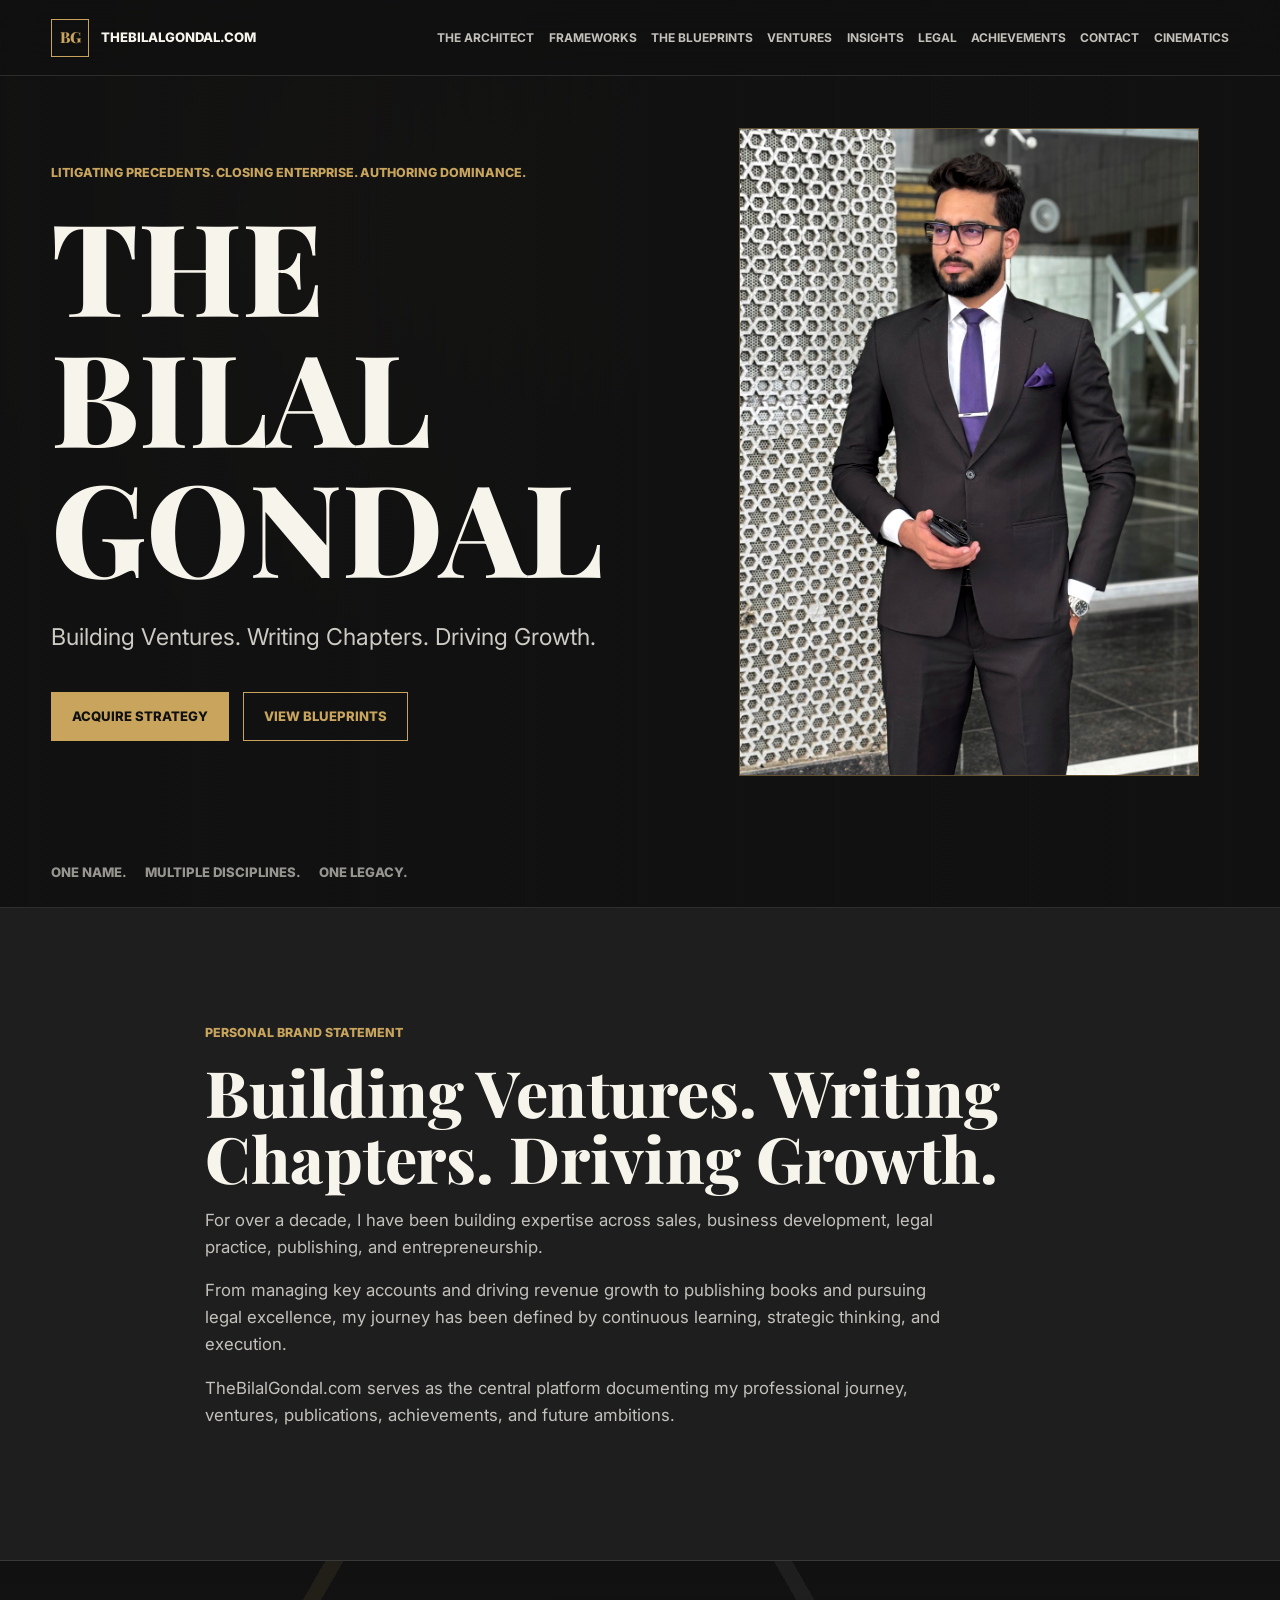
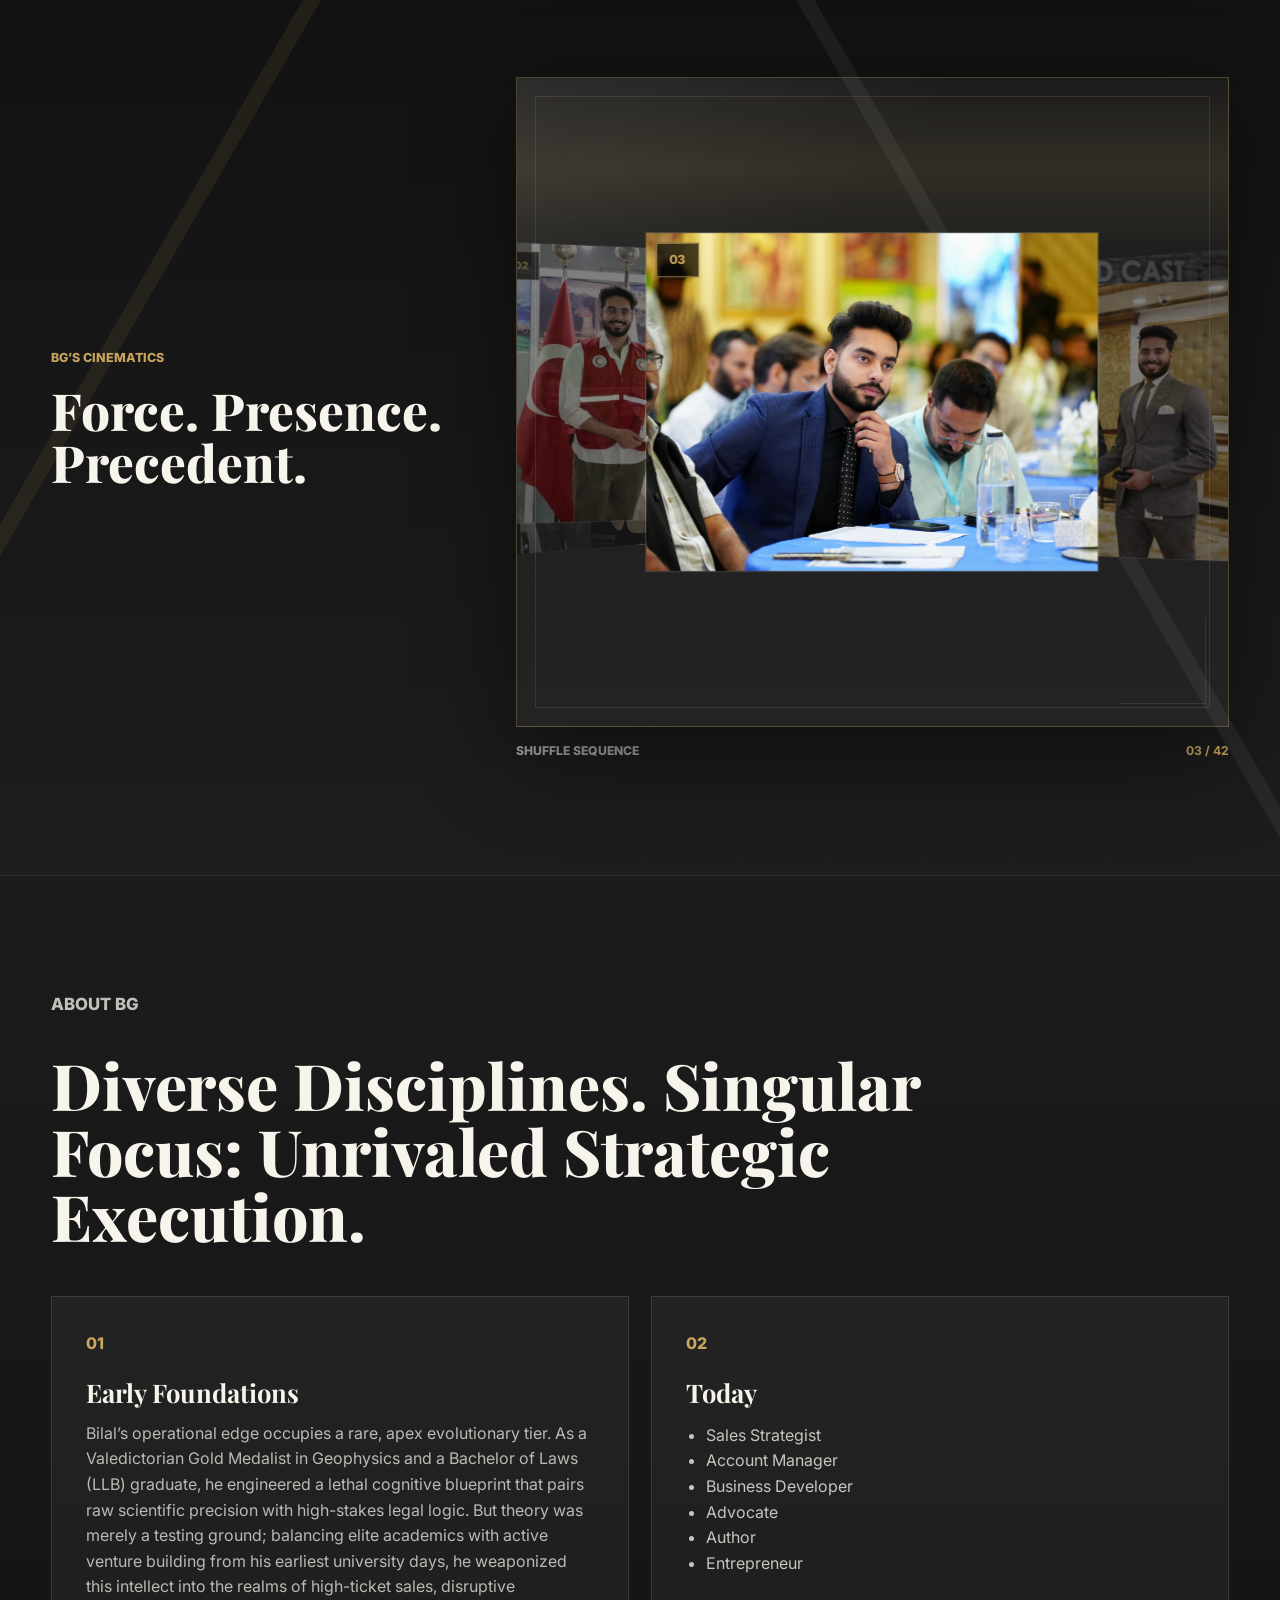
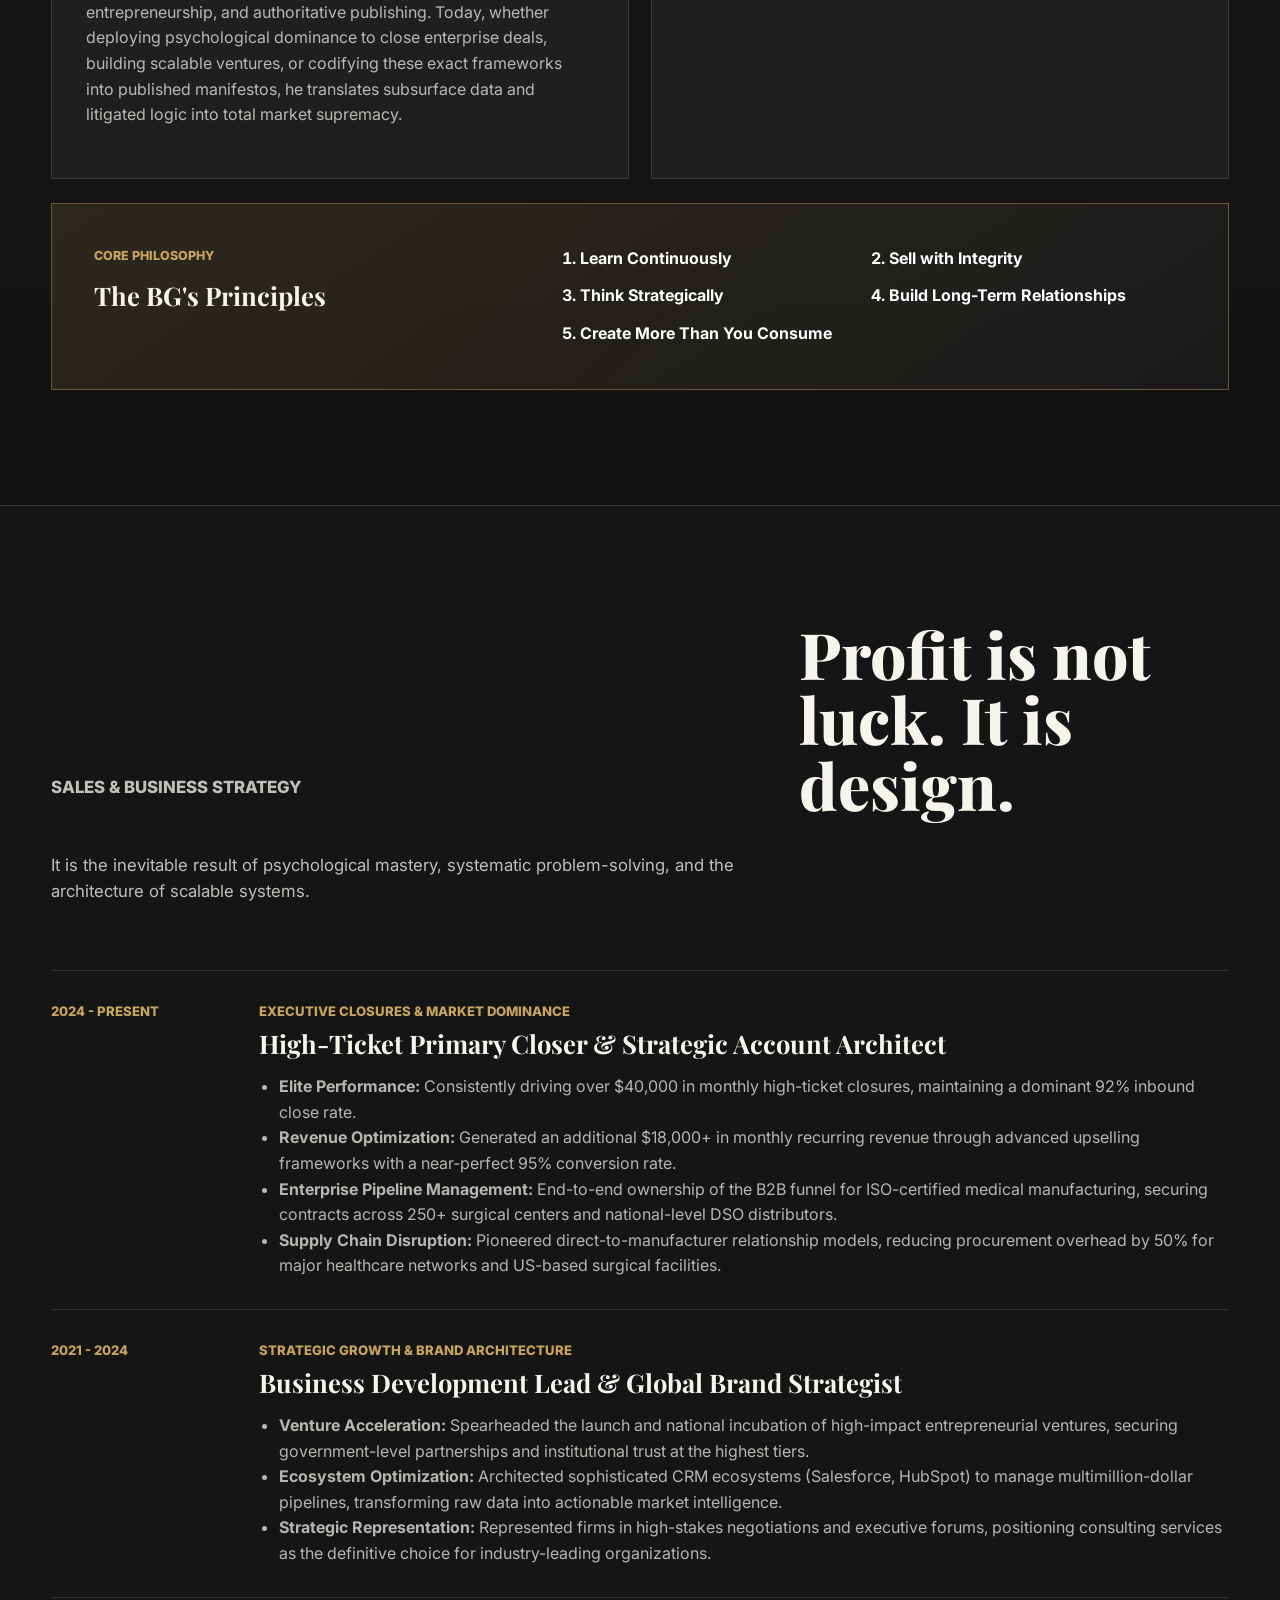
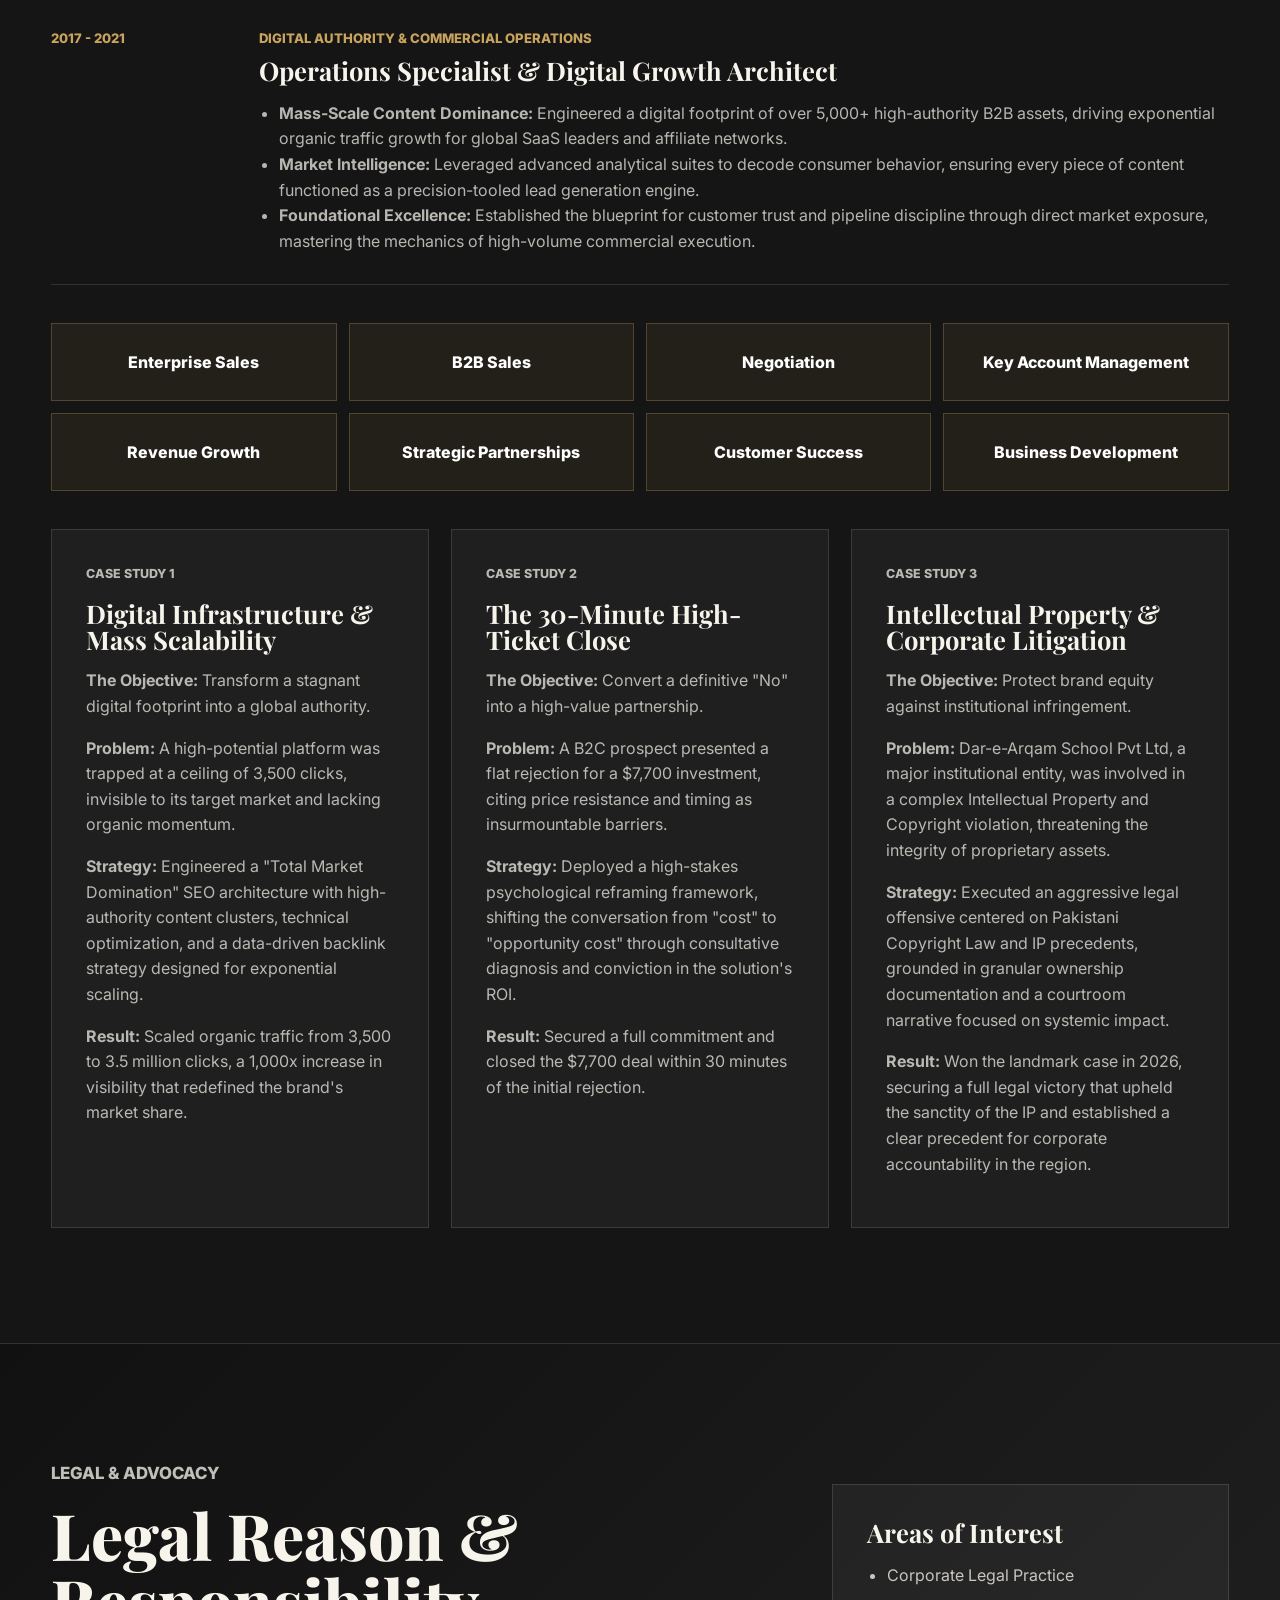
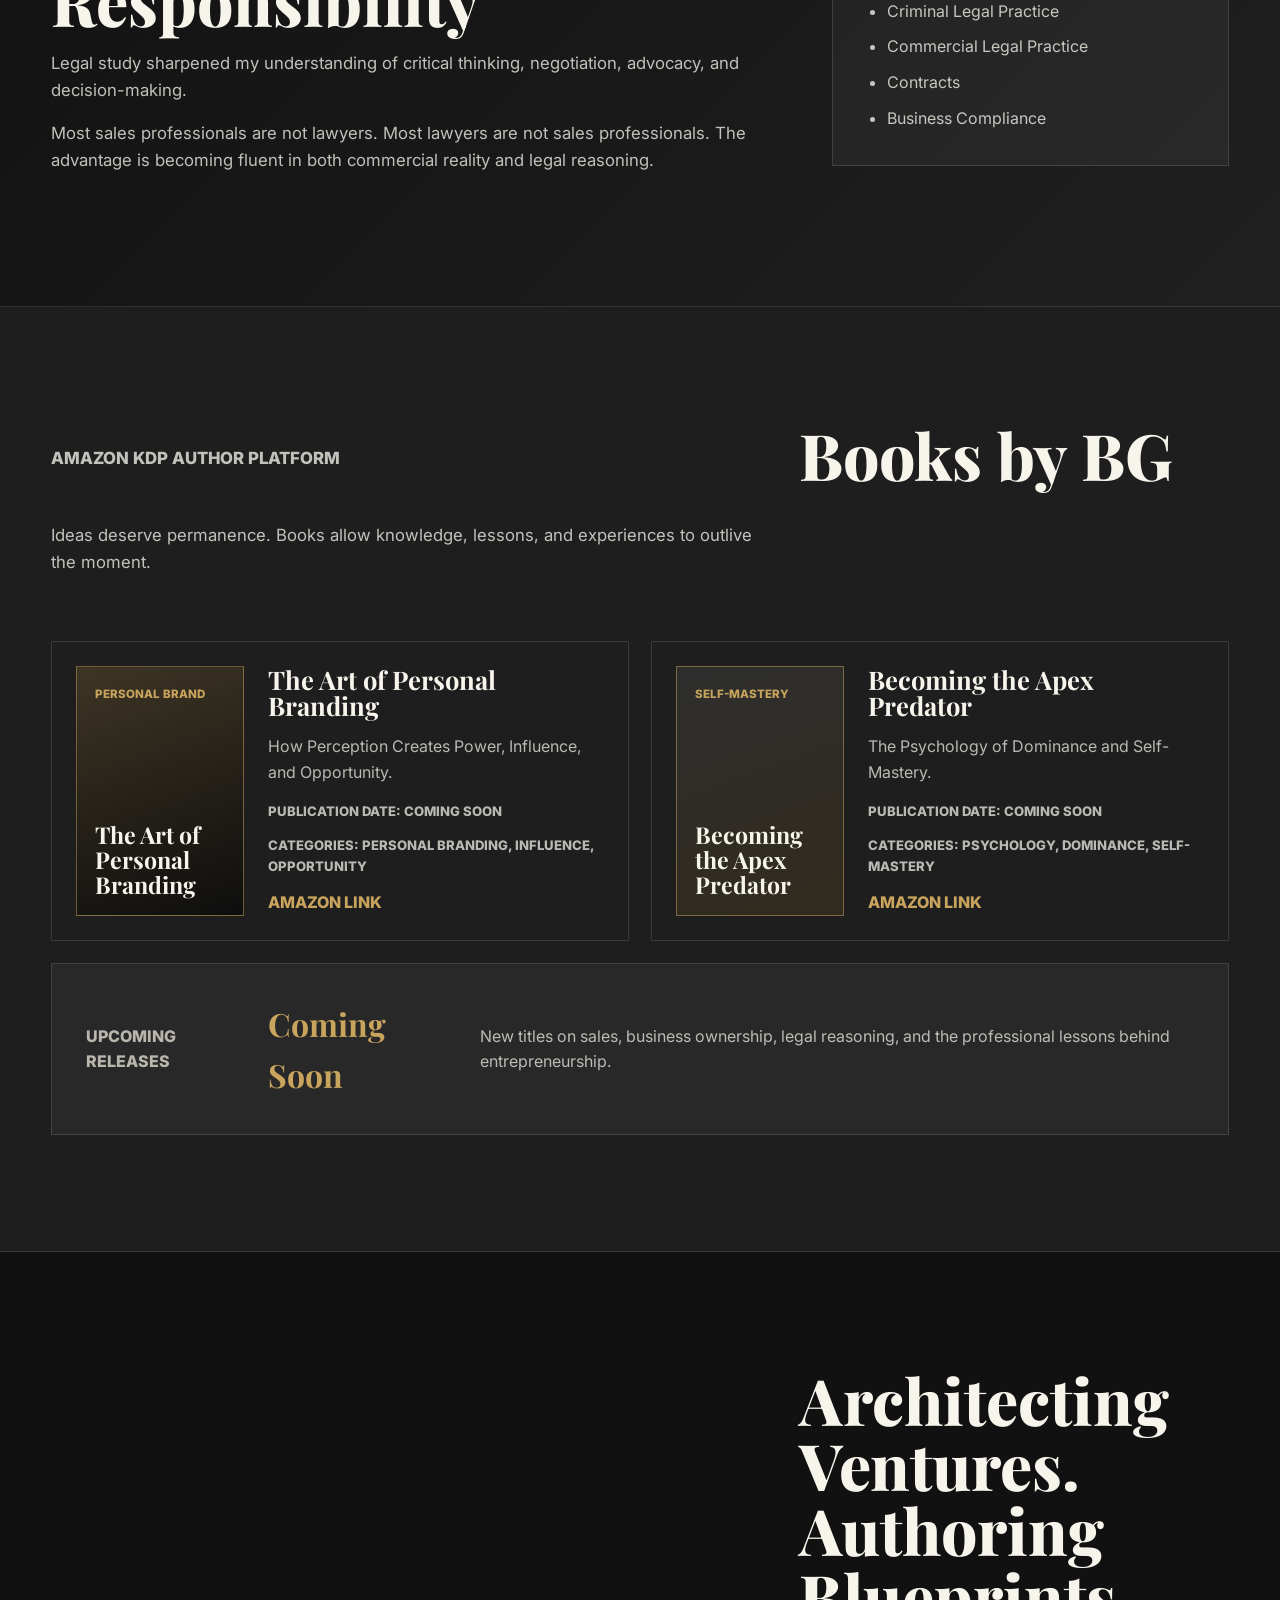
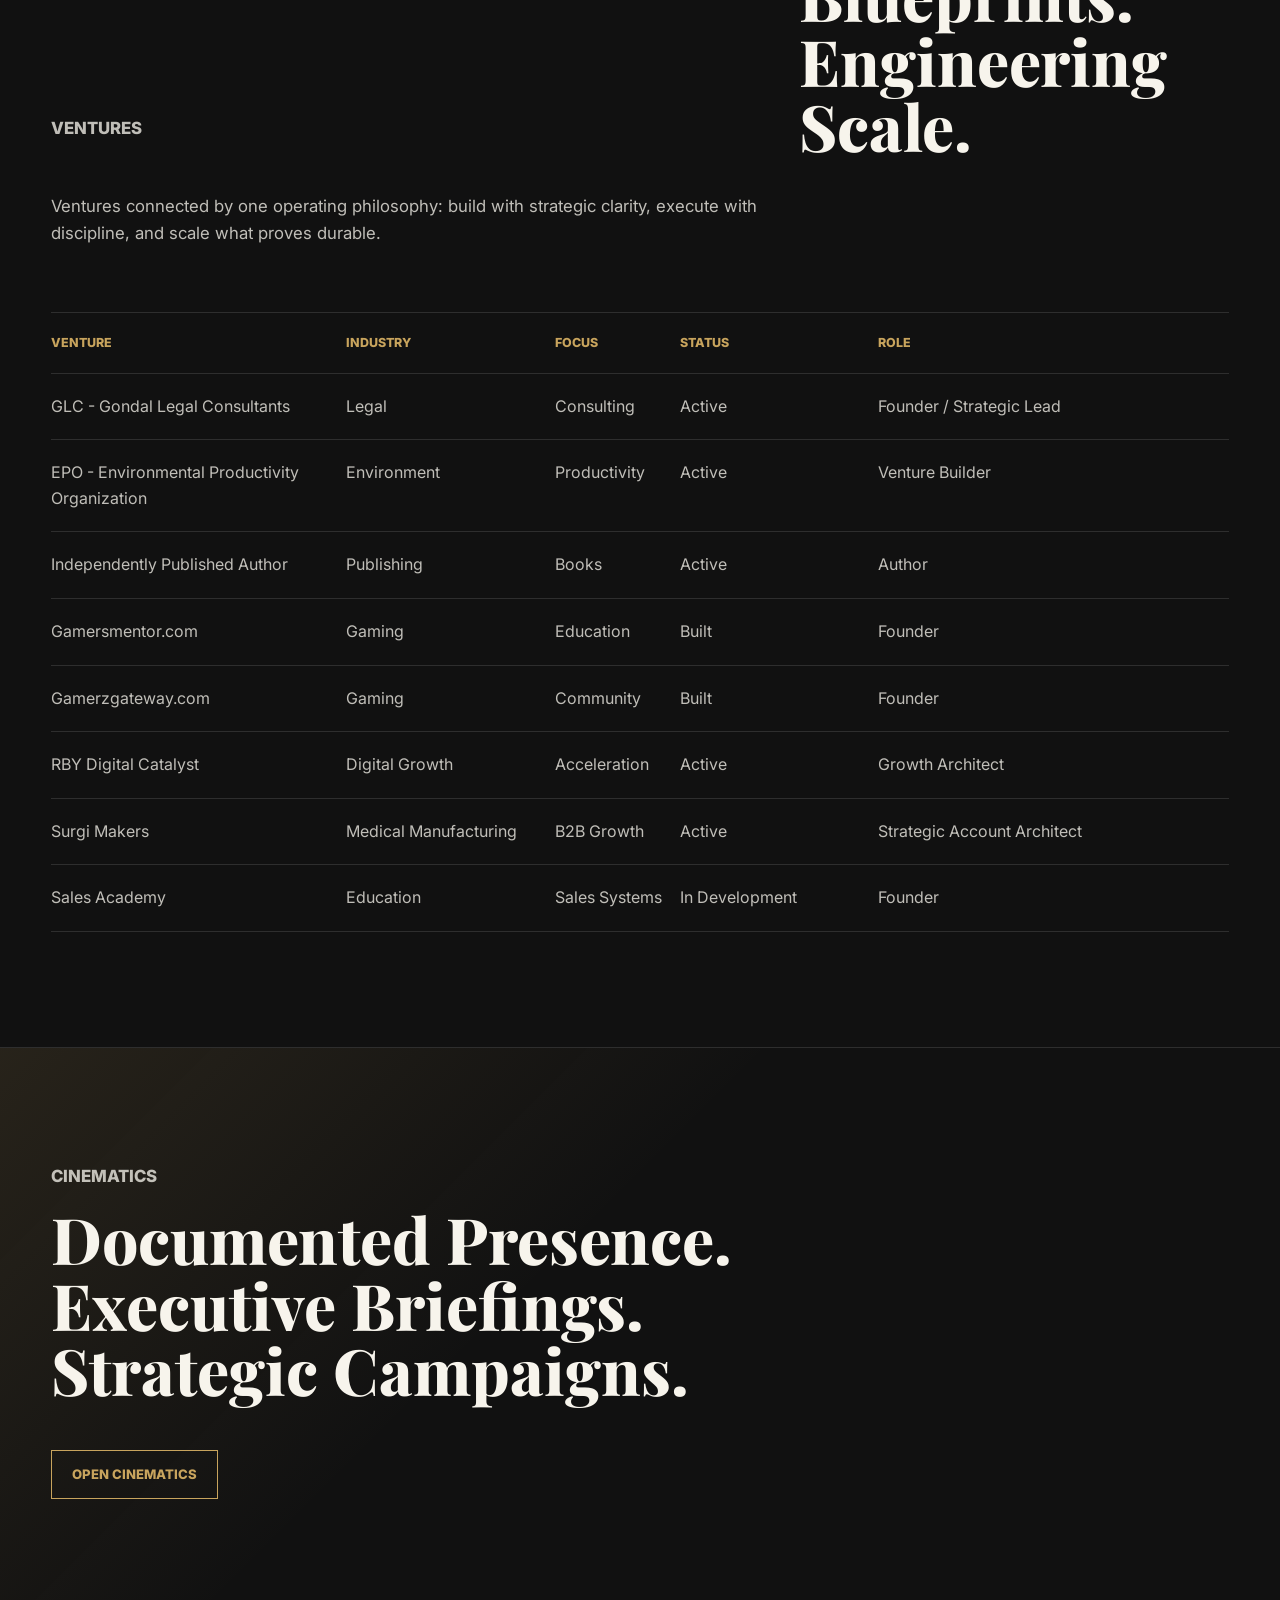
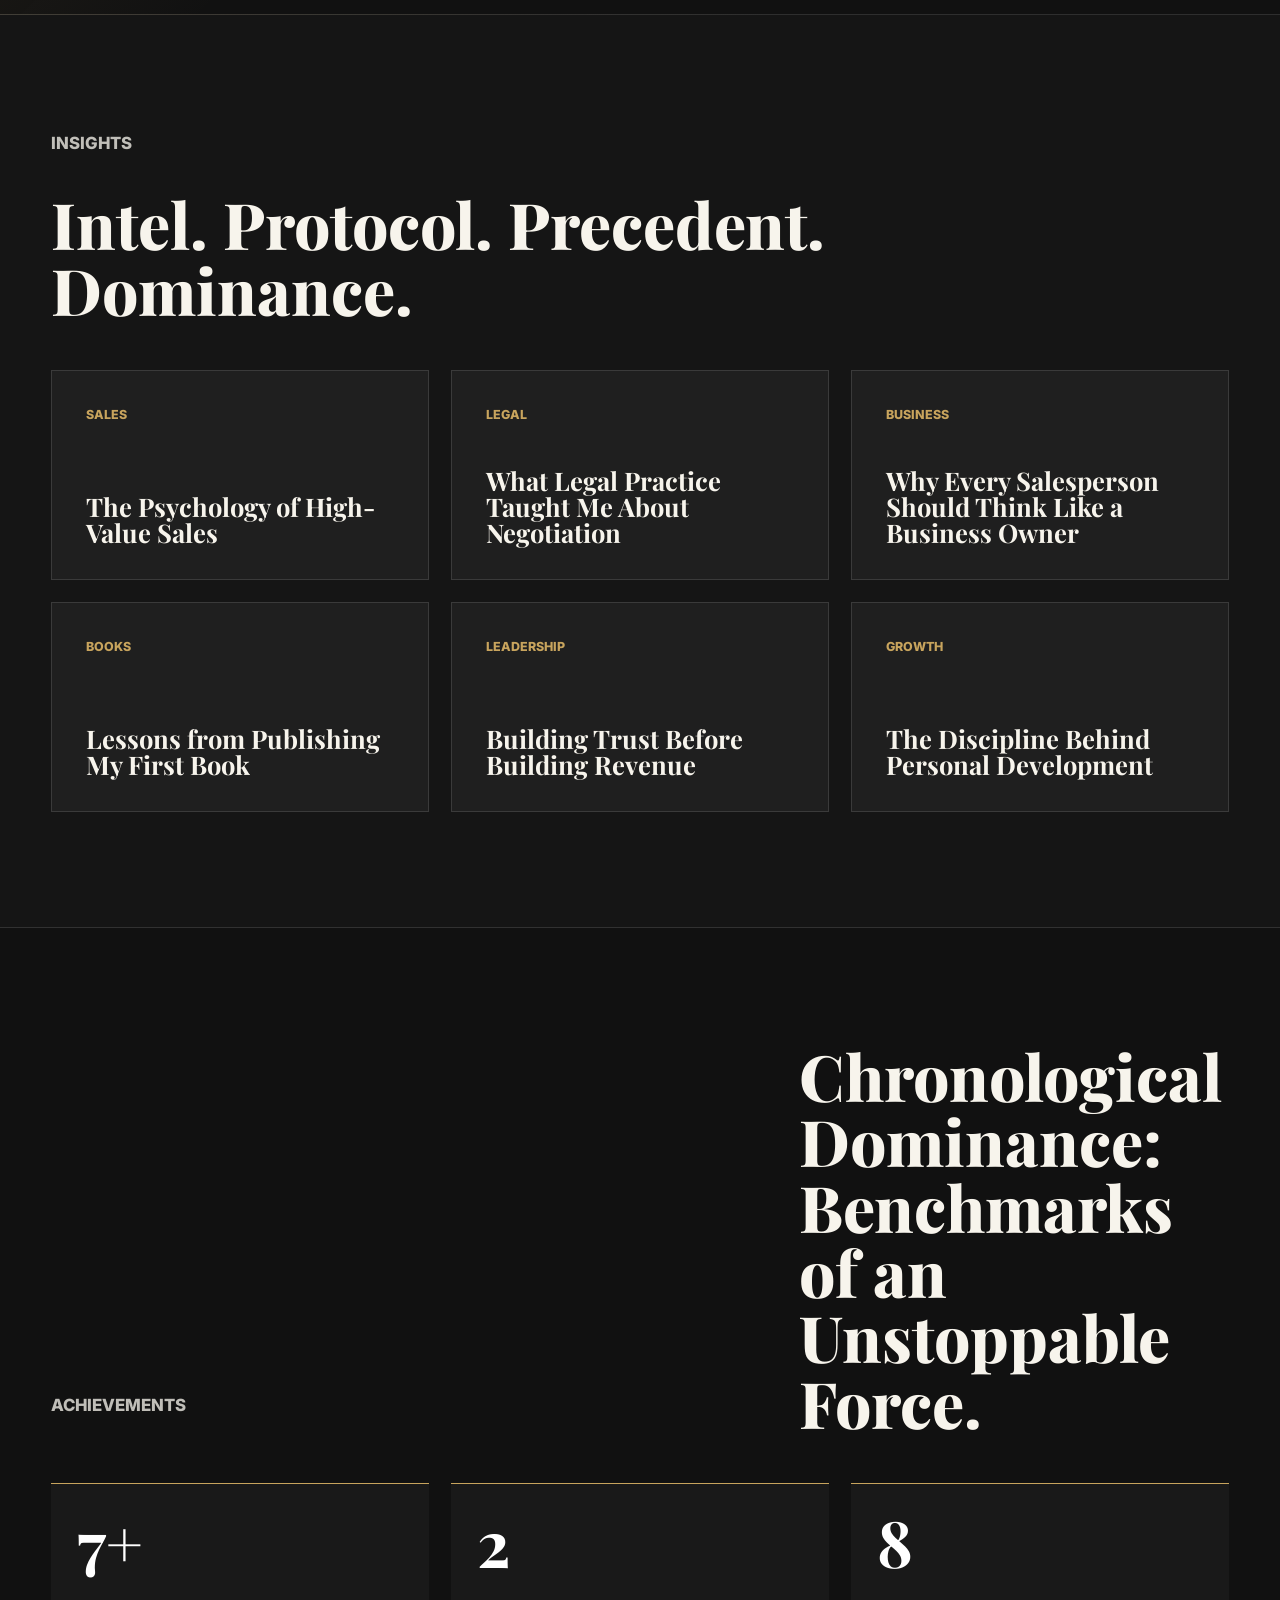
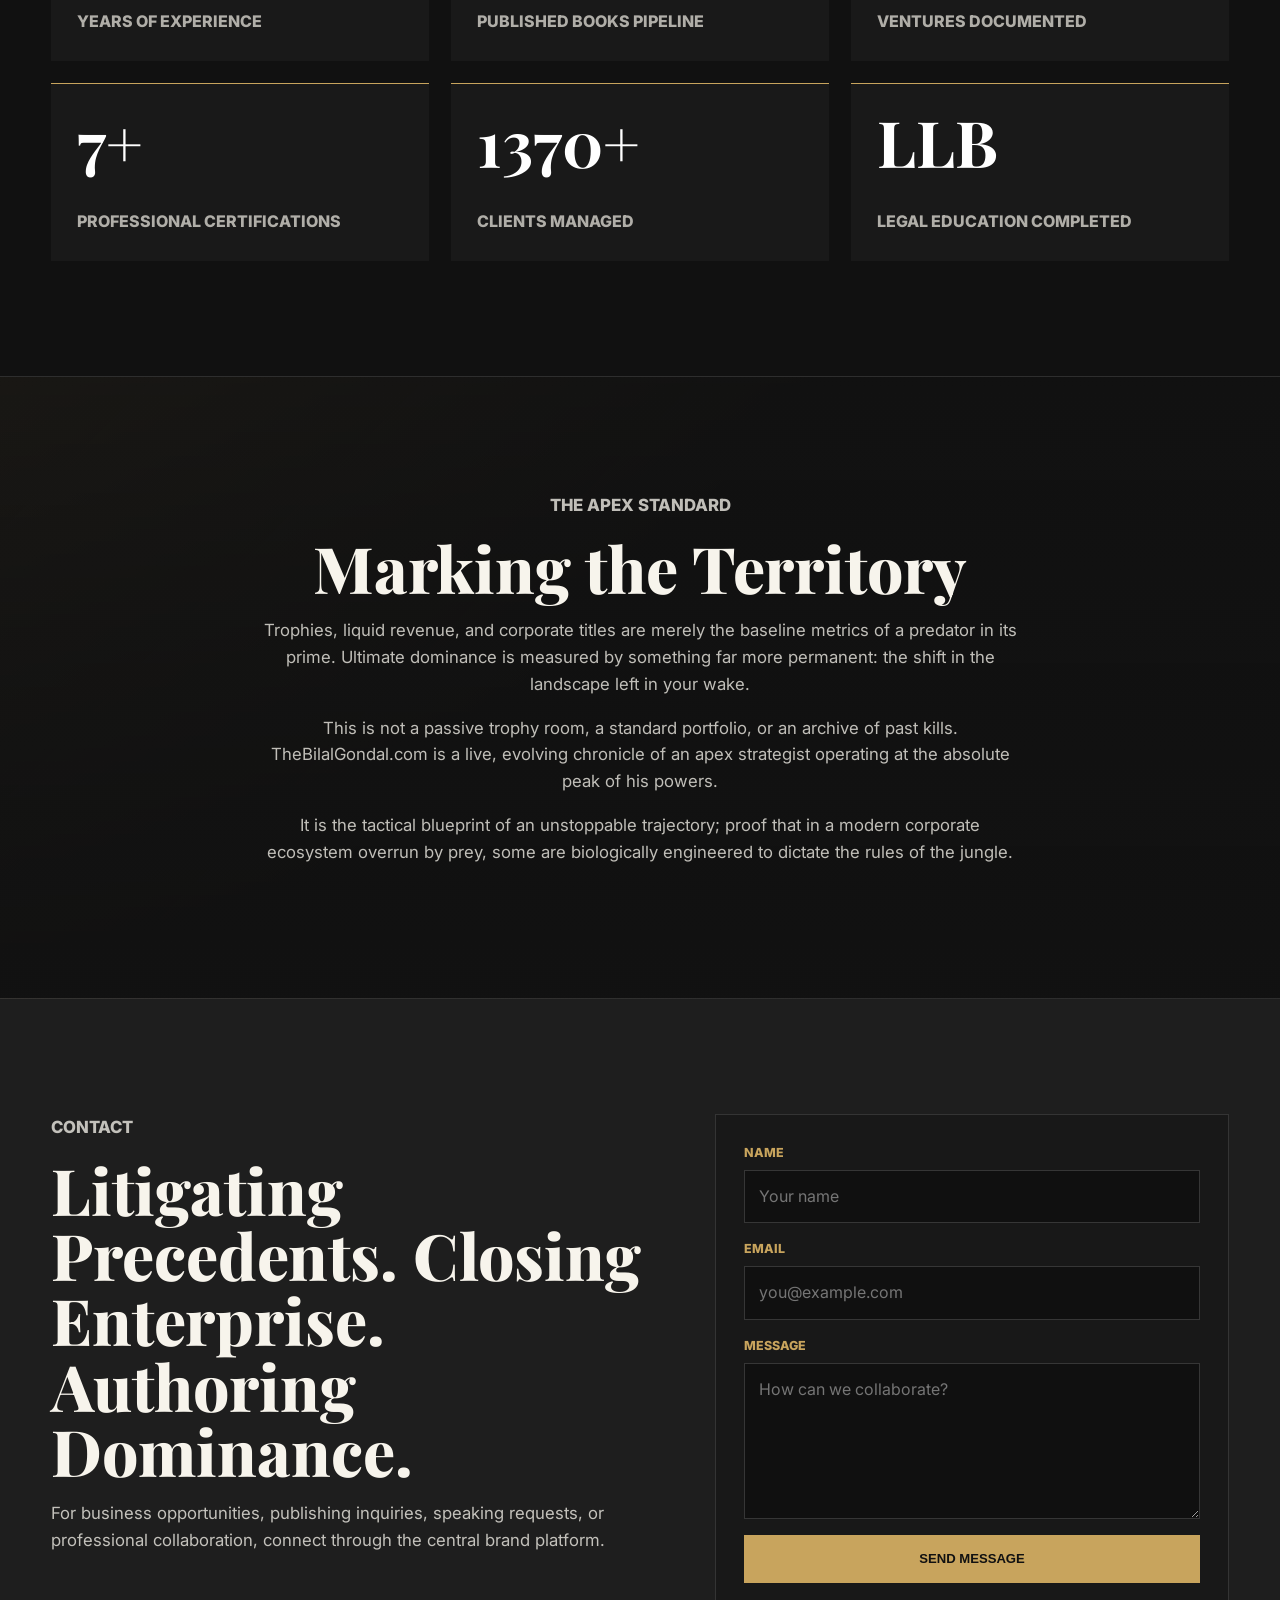
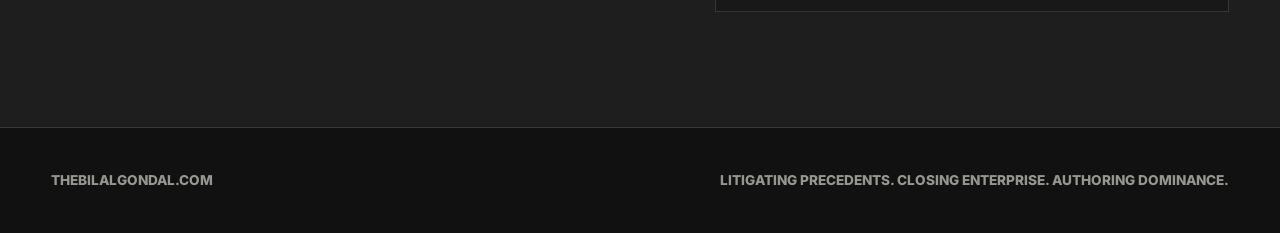
==== commit f3695dc9: "Update Bilal Gondal site copy and media frames" ====
--- a/index.html
+++ b/index.html
@@ -68,8 +68,8 @@
     <section class="photo-stream section-band" aria-label="Billa 47 photo stream">
       <div class="section-inner photo-stream-layout">
         <div class="photo-stream-copy">
-          <p class="section-kicker">Billa 47 Archive</p>
-          <h2>Motion, presence, and documented execution.</h2>
+          <p class="section-kicker">BG&rsquo;s Cinematics</p>
+          <h2>Force. Presence. Precedent.</h2>
         </div>
         <div class="photo-slider" data-photo-slider>
           <div class="slider-frame">
@@ -94,8 +94,7 @@
           <article>
             <span class="article-number">01</span>
             <h3>Early Foundations</h3>
-            <p>Bilal's strategic edge was forged at a rare intersection. As a Valedictorian Gold Medalist in Geophysics who went on to earn a Bachelor of Laws (LLB), he built an elite cognitive blueprint blending rigorous scientific discipline with sharp legal reasoning.</p>
-            <p>Yet, his true focus was always market execution; balancing his demanding academics with active entrepreneurial ventures from his early university years, he rapidly mastered the arts of high-stakes communication and sales strategy.</p>
+            <p>Bilal&rsquo;s operational edge occupies a rare, apex evolutionary tier. As a Valedictorian Gold Medalist in Geophysics and a Bachelor of Laws (LLB) graduate, he engineered a lethal cognitive blueprint that pairs raw scientific precision with high-stakes legal logic. But theory was merely a testing ground; balancing elite academics with active venture building from his earliest university days, he weaponized this intellect into the realms of high-ticket sales, disruptive entrepreneurship, and authoritative publishing. Today, whether deploying psychological dominance to close enterprise deals, building scalable ventures, or codifying these exact frameworks into published manifestos, he translates subsurface data and litigated logic into total market supremacy.</p>
           </article>
           <article>
             <span class="article-number">02</span>
@@ -130,7 +129,7 @@
       <div class="section-inner">
         <div class="section-heading wide">
           <p class="section-kicker">Sales &amp; Business Strategy</p>
-          <h2>Revenue growth is not a byproduct of luck.</h2>
+          <h2>Profit is not luck. It is design.</h2>
           <p>It is the inevitable result of psychological mastery, systematic problem-solving, and the architecture of scalable systems.</p>
         </div>
         <div class="timeline">
--- a/styles.css
+++ b/styles.css
@@ -339,8 +339,8 @@
   position: absolute;
   left: 50%;
   top: 50%;
-  width: min(42vw, 320px);
-  aspect-ratio: 3 / 4.4;
+  width: min(46vw, 420px);
+  aspect-ratio: 4 / 3;
   margin: 0;
   opacity: 0;
   transform: translate(-50%, -50%) scale(0.72) rotateY(24deg);
@@ -843,40 +843,33 @@
 
 .cinematic-gallery {
   display: grid;
-  grid-template-columns: repeat(12, minmax(0, 1fr));
-  grid-auto-flow: dense;
-  grid-auto-rows: 92px;
+  grid-template-columns: repeat(3, minmax(0, 1fr));
   gap: clamp(10px, 1.5vw, 18px);
 }
 
 .cinematic-tile {
   position: relative;
-  grid-column: span 3;
-  grid-row: span 4;
   margin: 0;
   overflow: hidden;
+  aspect-ratio: 4 / 3;
   border: 1px solid rgba(255, 255, 255, 0.12);
   background: var(--panel);
 }
 
 .cinematic-tile.feature {
-  grid-column: span 6;
-  grid-row: span 6;
+  grid-column: span 2;
 }
 
 .cinematic-tile.tall {
-  grid-column: span 3;
-  grid-row: span 6;
+  grid-column: span 1;
 }
 
 .cinematic-tile.wide {
-  grid-column: span 6;
-  grid-row: span 4;
+  grid-column: span 2;
 }
 
 .cinematic-tile.compact {
-  grid-column: span 3;
-  grid-row: span 3;
+  grid-column: span 1;
 }
 
 .cinematic-tile img {
@@ -1083,11 +1076,11 @@
   }
 
   .slider-frame {
-    min-height: 560px;
+    min-height: 500px;
   }
 
   .slider-photo {
-    width: min(58vw, 300px);
+    width: min(64vw, 420px);
   }
 
   .slider-photo.is-next {
@@ -1104,23 +1097,21 @@
   }
 
   .cinematic-gallery {
-    grid-template-columns: repeat(6, minmax(0, 1fr));
-    grid-auto-rows: 86px;
+    grid-template-columns: repeat(2, minmax(0, 1fr));
   }
 
   .cinematic-tile,
   .cinematic-tile.compact {
-    grid-column: span 2;
-    grid-row: span 4;
+    grid-column: span 1;
   }
 
   .cinematic-tile.feature,
   .cinematic-tile.wide {
-    grid-column: span 4;
+    grid-column: span 2;
   }
 
   .cinematic-tile.tall {
-    grid-column: span 2;
+    grid-column: span 1;
   }
 
   .expertise-grid,
@@ -1238,11 +1229,11 @@
   }
 
   .slider-frame {
-    min-height: 440px;
+    min-height: 360px;
   }
 
   .slider-photo {
-    width: min(72vw, 245px);
+    width: min(74vw, 310px);
   }
 
   .slider-photo.is-active {
@@ -1269,7 +1260,6 @@
 
   .cinematic-gallery {
     grid-template-columns: repeat(2, minmax(0, 1fr));
-    grid-auto-rows: 82px;
   }
 
   .cinematic-tile,
@@ -1278,13 +1268,11 @@
   .cinematic-tile.wide,
   .cinematic-tile.compact {
     grid-column: span 1;
-    grid-row: span 4;
   }
 
   .cinematic-tile.feature,
   .cinematic-tile.wide {
     grid-column: span 2;
-    grid-row: span 4;
   }
 
   .timeline article {
